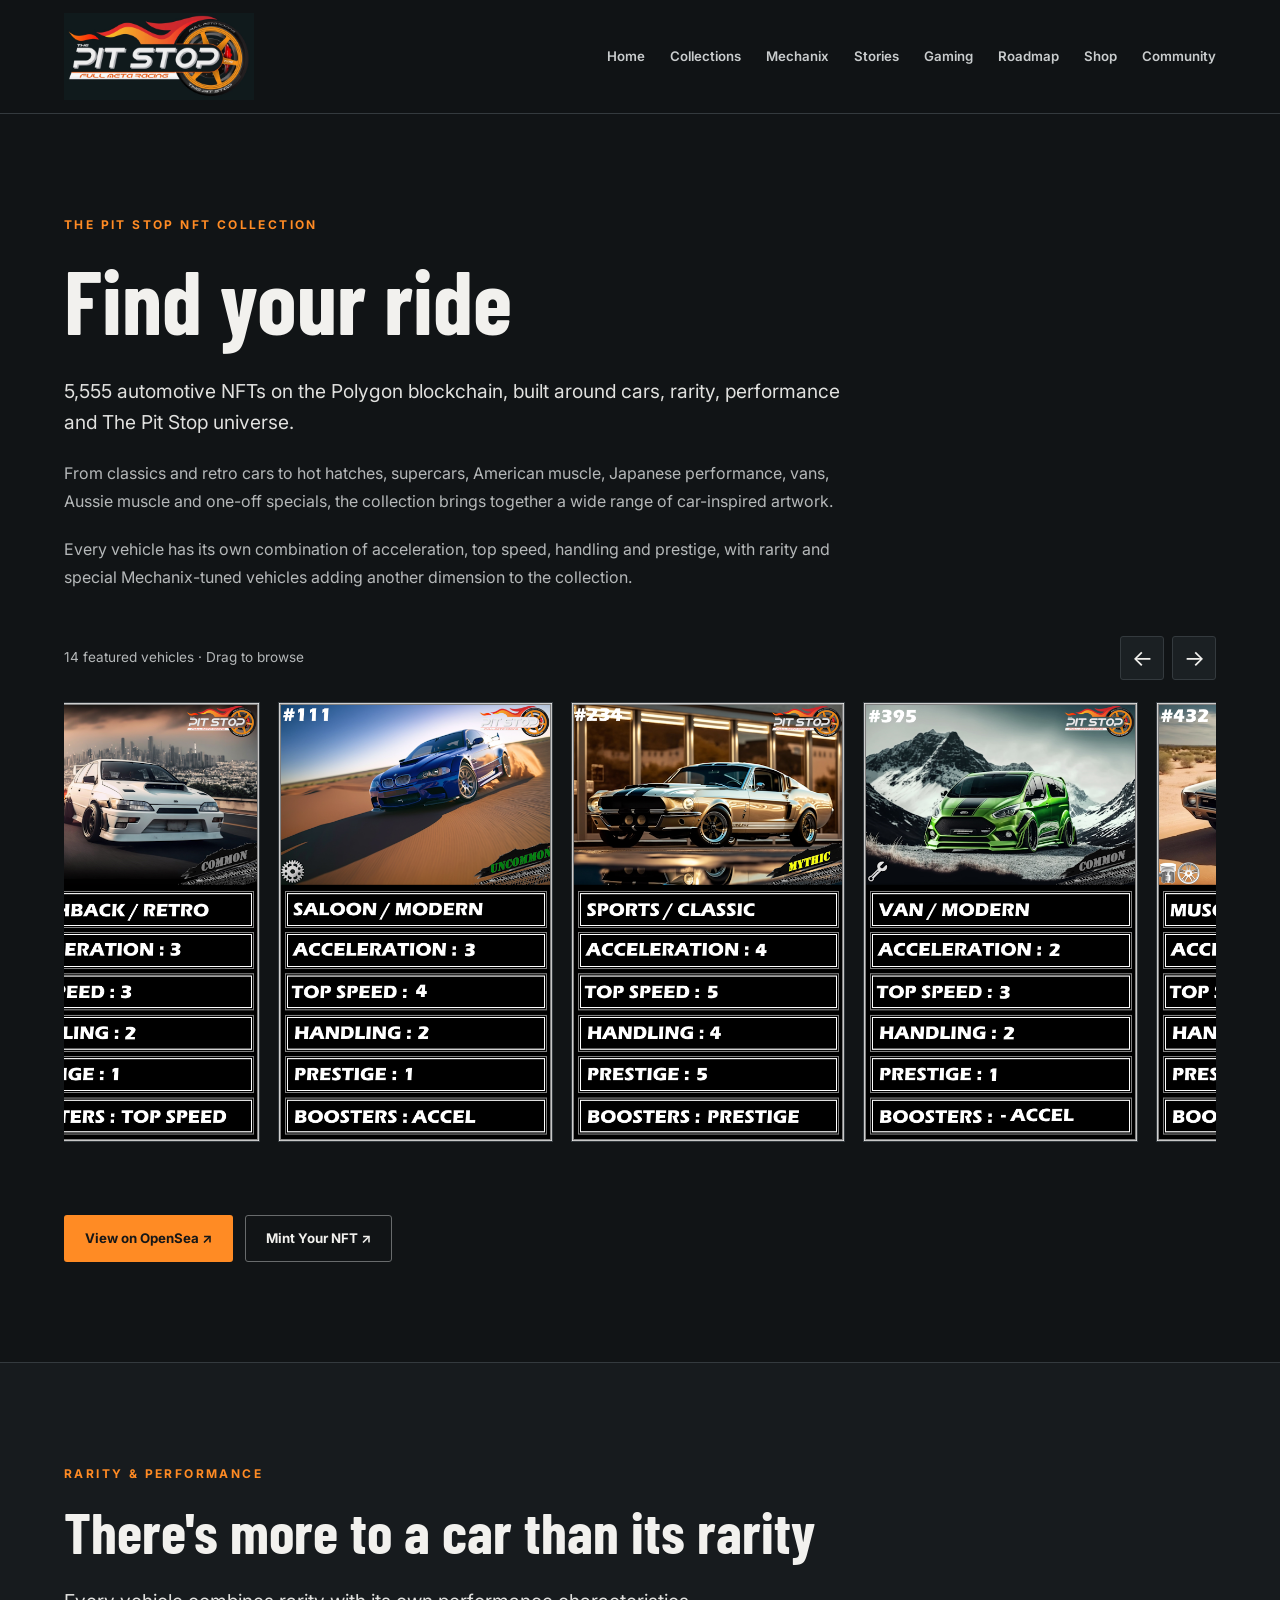
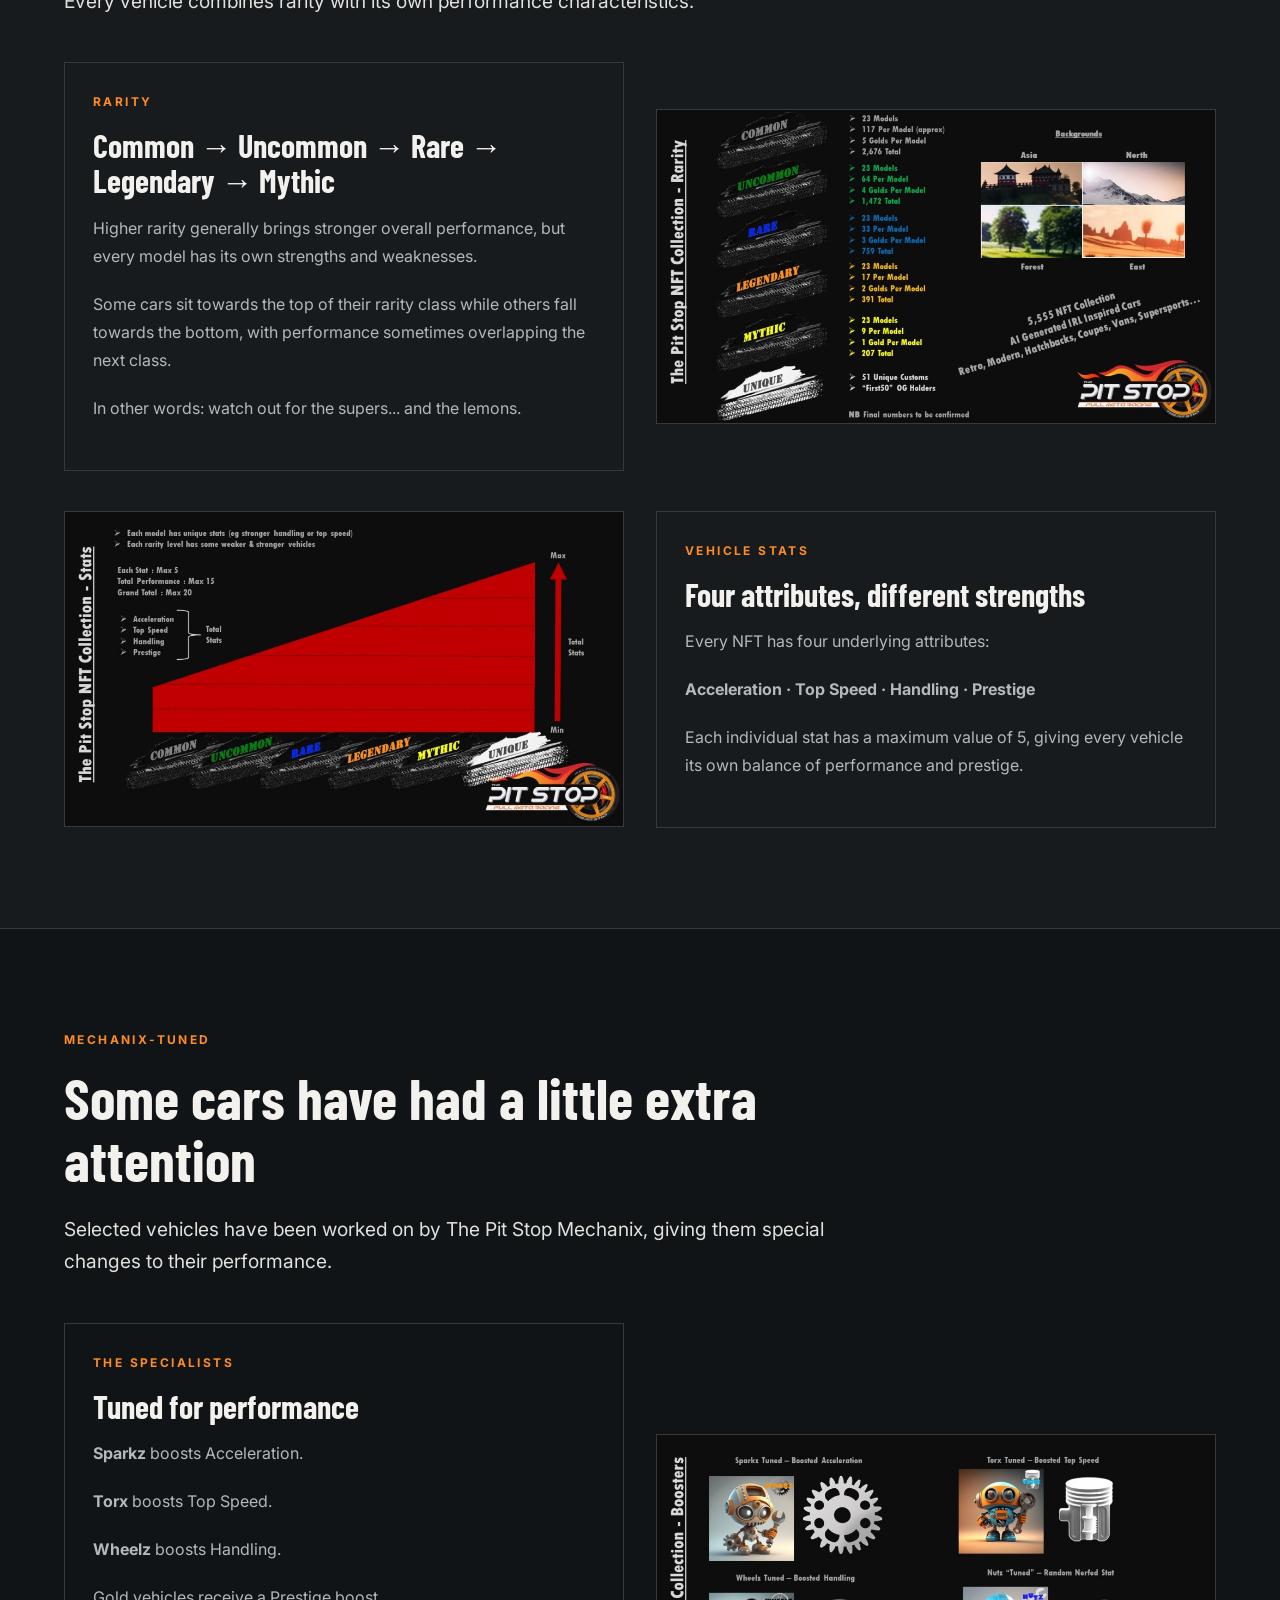
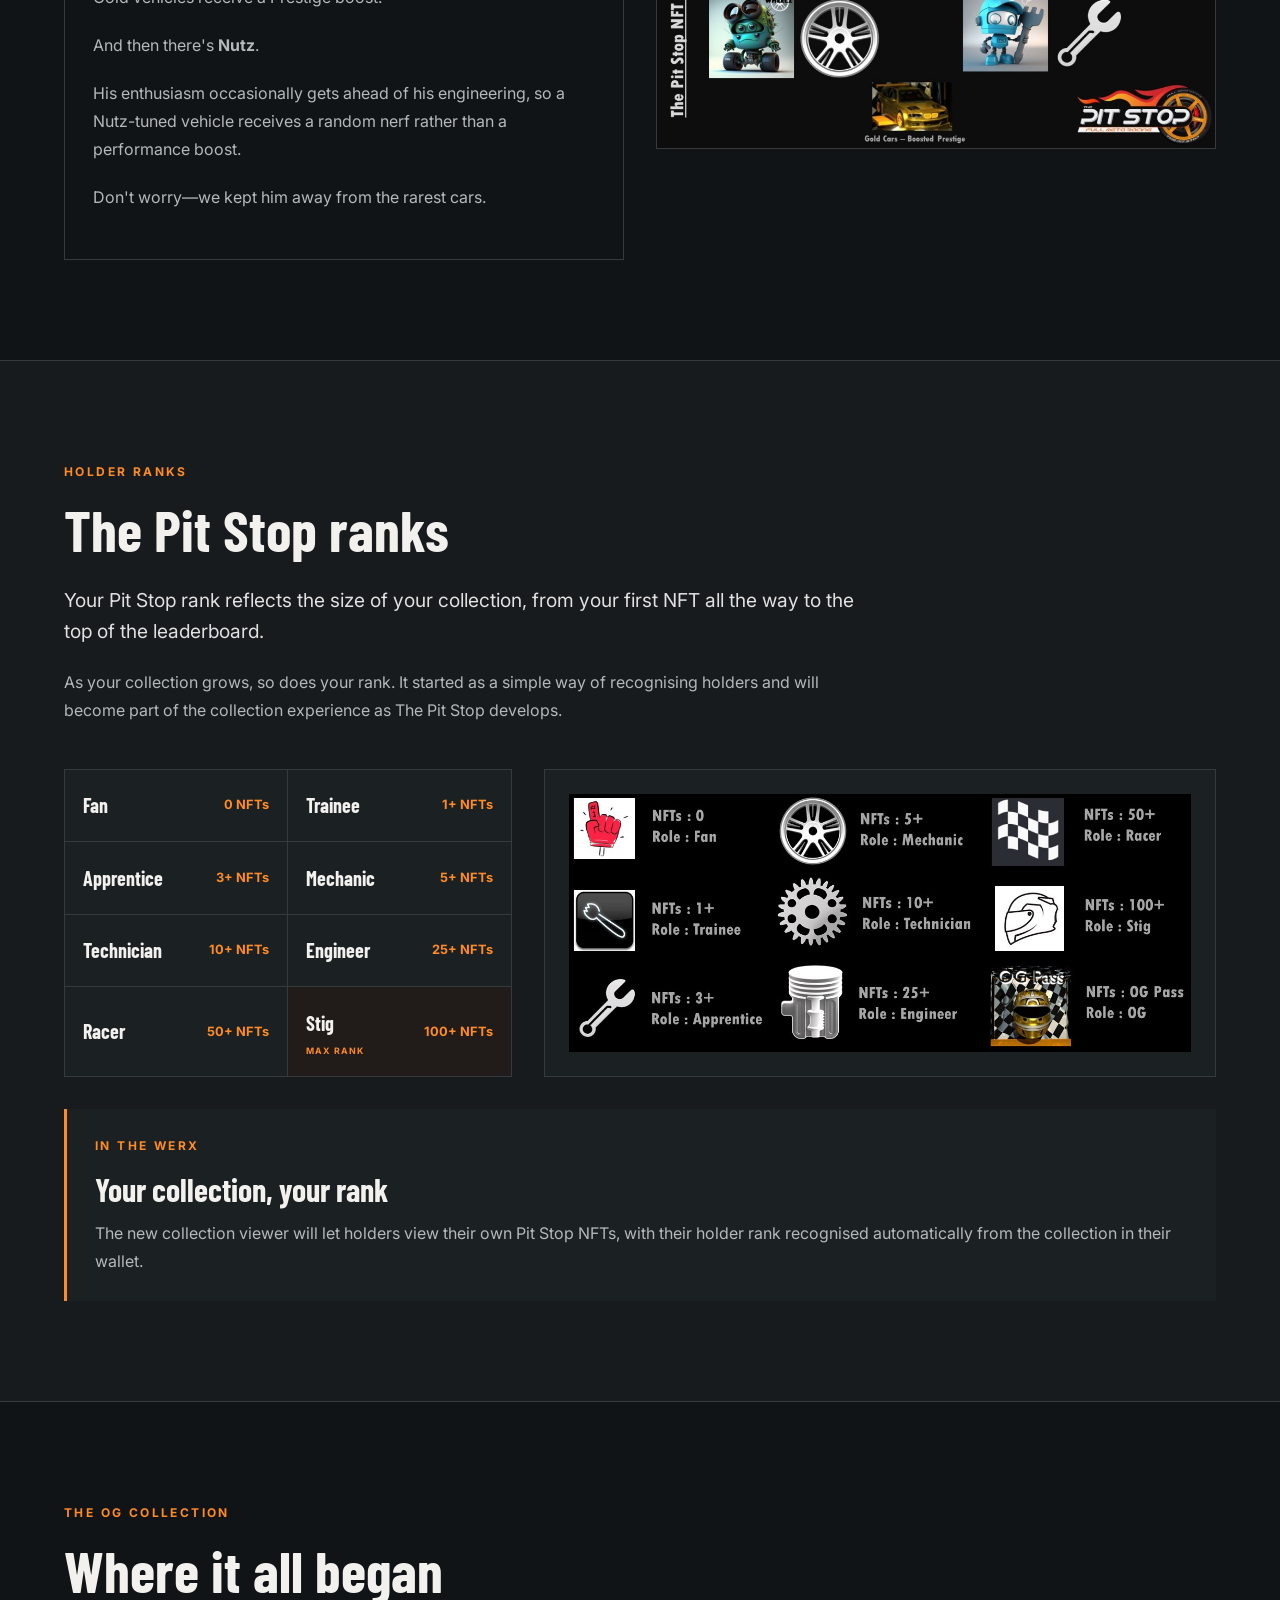
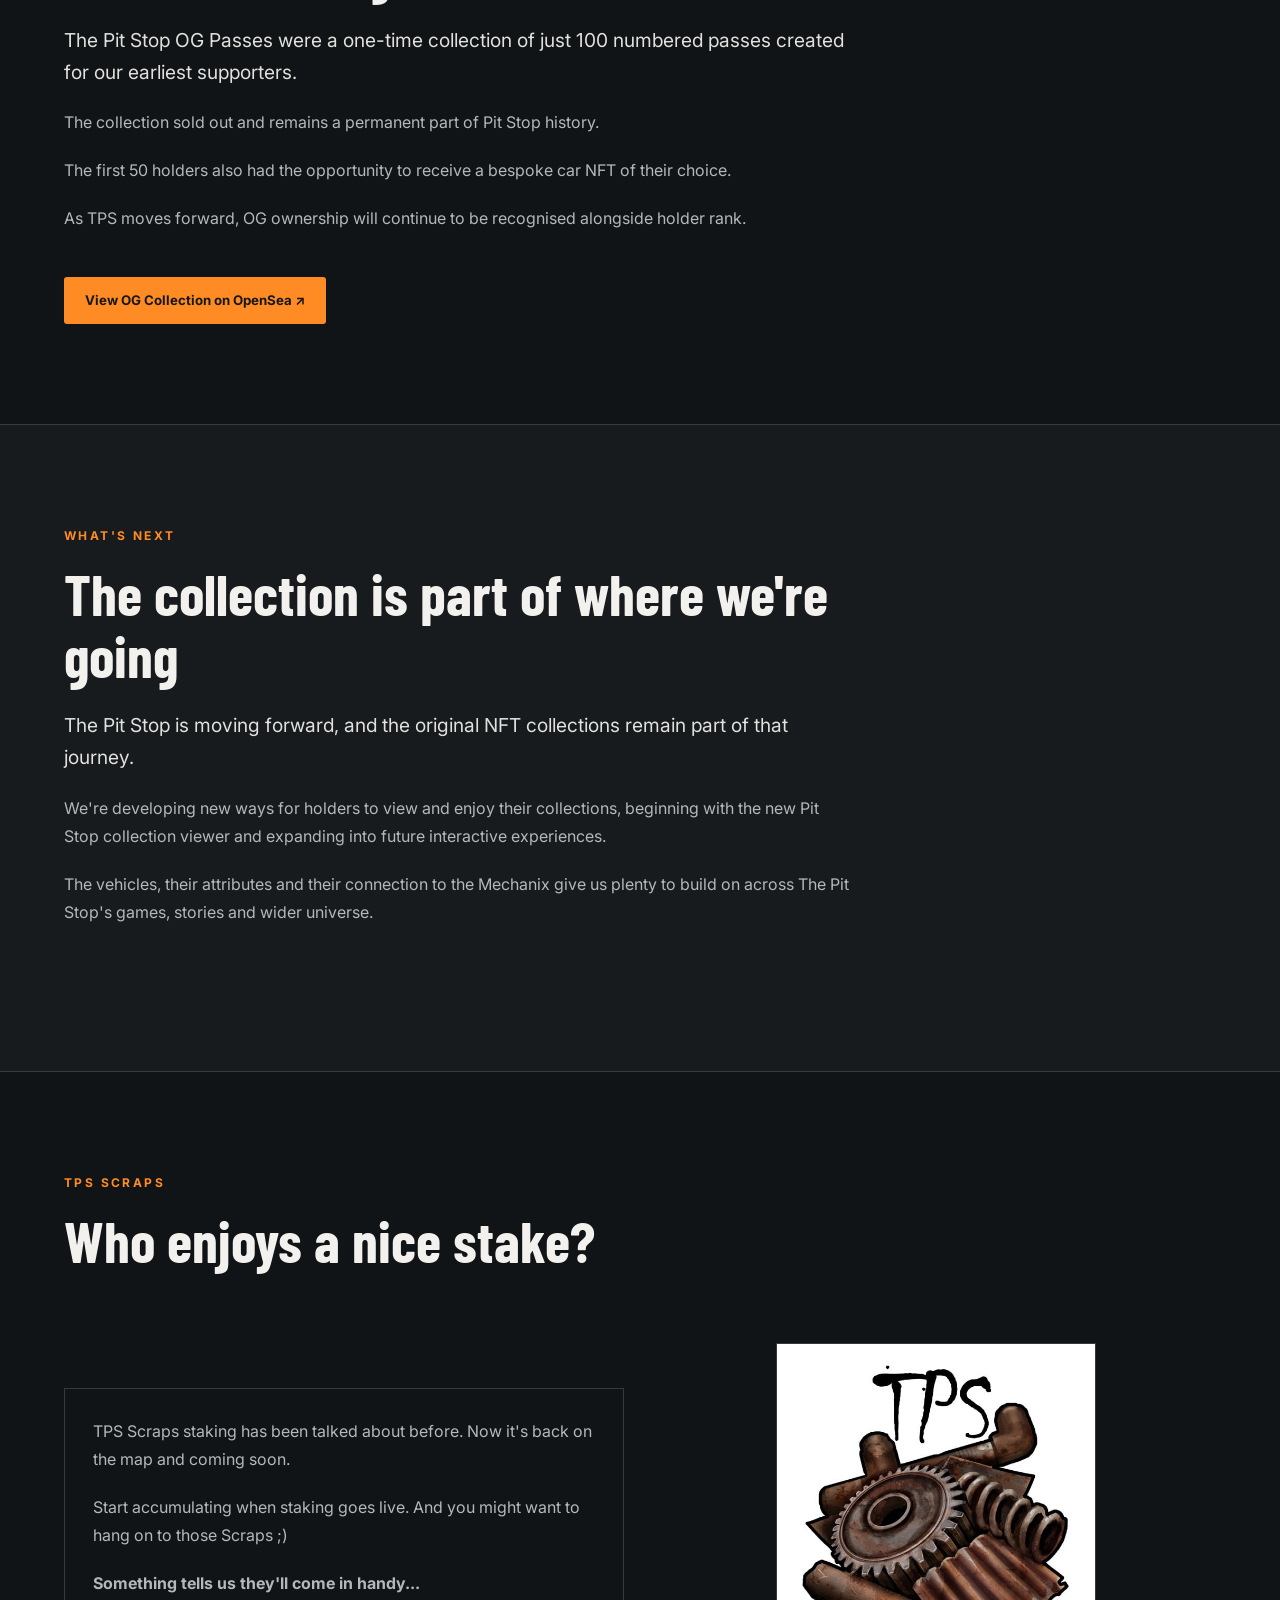
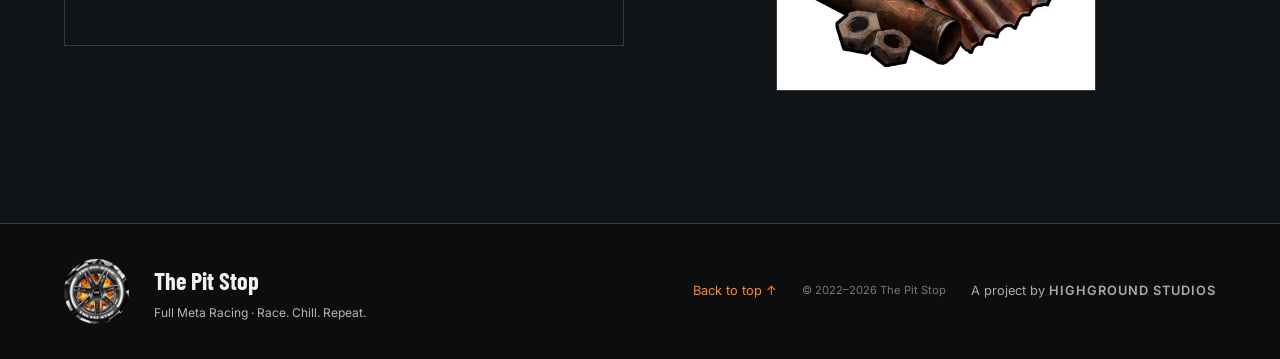
==== collections.html @ e1a6be69 "New Collections Page" ====
<!DOCTYPE html>
<html lang="en">

<head>
    <meta charset="utf-8" />
    <meta content="width=device-width,initial-scale=1" name="viewport" />
    <title>The Pit Stop | NFT Collection</title>

    <link href="styles.css" rel="stylesheet" />
    <link href="assets/images/favicon.png" rel="icon" type="image/png" />
</head>

<body>

<header>
    <a href="index.html#home">
        <img alt="The Pit Stop" src="assets/images/main-banner.jpg" />
    </a>

    <button aria-expanded="false" id="menu">
        Menu ☰
    </button>

    <nav id="nav">
        <a href="index.html#home">Home</a>
        <a href="collections.html">Collections</a>
        <a href="index.html#mechanix">Mechanix</a>
        <a href="index.html#stories">Stories</a>
        <a href="index.html#gaming">Gaming</a>
        <a href="roadmap.html">Roadmap</a>
        <a href="index.html#shop">Shop</a>
        <a href="index.html#community">Community</a>
    </nav>
</header>


<main>

<!-- COLLECTION INTRODUCTION -->

<section>

    <div class="heading">

        <p class="eyebrow">THE PIT STOP NFT COLLECTION</p>

        <h1>Find your ride</h1>

        <p class="lead">
            5,555 automotive NFTs on the Polygon blockchain, built around
            cars, rarity, performance and The Pit Stop universe.
        </p>

        <p>
            From classics and retro cars to hot hatches, supercars,
            American muscle, Japanese performance, vans, Aussie muscle
            and one-off specials, the collection brings together a wide
            range of car-inspired artwork.
        </p>

        <p>
            Every vehicle has its own combination of acceleration,
            top speed, handling and prestige, with rarity and special
            Mechanix-tuned vehicles adding another dimension to the collection.
        </p>

    </div>


    <!-- SHOWCASE VIEWER -->

    <div aria-label="Featured Pit Stop vehicle artwork"
         class="carousel">

        <div class="carousel-controls">

            <p class="carousel-count">
                <span id="card-count">14</span>
                featured vehicles · Drag to browse
            </p>

            <div class="carousel-buttons">

                <button aria-label="Previous vehicles"
                        id="cards-prev"
                        title="Click to move, hold to scroll"
                        type="button">
                    ←
                </button>

                <button aria-label="Next vehicles"
                        id="cards-next"
                        title="Click to move, hold to scroll"
                        type="button">
                    →
                </button>

            </div>

        </div>

        <div aria-label="Vehicle gallery"
             class="carousel-track"
             id="collection-cards"
             tabindex="0">
        </div>

    </div>


    <dialog aria-label="Vehicle artwork"
            class="card-dialog"
            id="card-dialog">

        <button aria-label="Close artwork"
                class="dialog-close"
                type="button">
            ×
        </button>

        <img alt="" id="card-dialog-image" />

        <p id="card-dialog-caption"></p>

    </dialog>


    <div class="actions">

        <a class="button primary"
           href="https://opensea.io/collection/the-pit-stop-nfts"
           rel="noopener noreferrer"
           target="_blank">
            View on OpenSea ↗
        </a>

        <a class="button secondary"
           href="https://launchpad.heymint.xyz/mint/the-pit-stop"
           rel="noopener noreferrer"
           target="_blank">
            Mint Your NFT ↗
        </a>

    </div>

</section>


<!-- RARITY & PERFORMANCE -->

<section class="dark">

    <div class="heading">

        <p class="eyebrow">RARITY &amp; PERFORMANCE</p>

        <h2>There's more to a car than its rarity</h2>

        <p class="lead">
            Every vehicle combines rarity with its own performance
            characteristics.
        </p>

    </div>


    <div class="collection-detail-row">

        <div class="collection-detail-copy">

            <p class="eyebrow">RARITY</p>

            <h3>
                Common → Uncommon → Rare → Legendary → Mythic
            </h3>

            <p>
                Higher rarity generally brings stronger overall performance,
                but every model has its own strengths and weaknesses.
            </p>

            <p>
                Some cars sit towards the top of their rarity class while
                others fall towards the bottom, with performance sometimes
                overlapping the next class.
            </p>

            <p>
                In other words: watch out for the supers... and the lemons.
            </p>

        </div>

        <div class="collection-detail-image">
            <img alt="The Pit Stop NFT collection rarity structure"
                 loading="lazy"
                 src="assets/images/nft-rarity.jpg" />
        </div>

    </div>


    <div class="collection-detail-row reverse">

        <div class="collection-detail-copy">

            <p class="eyebrow">VEHICLE STATS</p>

            <h3>Four attributes, different strengths</h3>

            <p>
                Every NFT has four underlying attributes:
            </p>

            <p>
                <strong>
                    Acceleration · Top Speed · Handling · Prestige
                </strong>
            </p>

            <p>
                Each individual stat has a maximum value of 5, giving
                every vehicle its own balance of performance and prestige.
            </p>

        </div>

        <div class="collection-detail-image">
            <img alt="The Pit Stop NFT collection stats"
                 loading="lazy"
                 src="assets/images/nft-stats.jpg" />
        </div>

    </div>

</section>


<!-- MECHANIX TUNING -->

<section>

    <div class="heading">

        <p class="eyebrow">MECHANIX-TUNED</p>

        <h2>Some cars have had a little extra attention</h2>

        <p class="lead">
            Selected vehicles have been worked on by The Pit Stop Mechanix,
            giving them special changes to their performance.
        </p>

    </div>


    <div class="collection-detail-row">

        <div class="collection-detail-copy">

            <p class="eyebrow">THE SPECIALISTS</p>

            <h3>Tuned for performance</h3>

            <p>
                <strong>Sparkz</strong> boosts Acceleration.
            </p>

            <p>
                <strong>Torx</strong> boosts Top Speed.
            </p>

            <p>
                <strong>Wheelz</strong> boosts Handling.
            </p>

            <p>
                Gold vehicles receive a Prestige boost.
            </p>

            <p>
                And then there's <strong>Nutz</strong>.
            </p>

            <p>
                His enthusiasm occasionally gets ahead of his engineering,
                so a Nutz-tuned vehicle receives a random nerf rather than
                a performance boost.
            </p>

            <p>
                Don't worry—we kept him away from the rarest cars.
            </p>

        </div>

        <div class="collection-detail-image">
            <img alt="The Pit Stop Mechanix NFT boosters"
                 loading="lazy"
                 src="assets/images/nft-boosters.jpg" />
        </div>

    </div>

</section>


<!-- HOLDER RANKS -->

<section class="dark">

    <div class="heading">

        <p class="eyebrow">HOLDER RANKS</p>

        <h2>The Pit Stop ranks</h2>

        <p class="lead">
            Your Pit Stop rank reflects the size of your collection,
            from your first NFT all the way to the top of the leaderboard.
        </p>

        <p>
            As your collection grows, so does your rank. It started as
            a simple way of recognising holders and will become part of
            the collection experience as The Pit Stop develops.
        </p>

    </div>


    <div class="ranks-layout">

        <div class="ranks-list">

            <div class="rank-item">
                <span>Fan</span>
                <strong>0 NFTs</strong>
            </div>

            <div class="rank-item">
                <span>Trainee</span>
                <strong>1+ NFTs</strong>
            </div>

            <div class="rank-item">
                <span>Apprentice</span>
                <strong>3+ NFTs</strong>
            </div>

            <div class="rank-item">
                <span>Mechanic</span>
                <strong>5+ NFTs</strong>
            </div>

            <div class="rank-item">
                <span>Technician</span>
                <strong>10+ NFTs</strong>
            </div>

            <div class="rank-item">
                <span>Engineer</span>
                <strong>25+ NFTs</strong>
            </div>

            <div class="rank-item">
                <span>Racer</span>
                <strong>50+ NFTs</strong>
            </div>

            <div class="rank-item rank-max">
                <span>
                    Stig
                    <small>MAX RANK</small>
                </span>
                <strong>100+ NFTs</strong>
            </div>

        </div>


        <div class="ranks-artwork">

            <img
                alt="The Pit Stop NFT holder ranks"
                loading="lazy"
                src="assets/images/ranks.png"
            />

        </div>

    </div>


    <div class="rank-future">

        <p class="eyebrow">IN THE WERX</p>

        <h3>Your collection, your rank</h3>

        <p>
            The new collection viewer will let holders view their own
            Pit Stop NFTs, with their holder rank recognised automatically
            from the collection in their wallet.
        </p>

    </div>

</section>

<!-- OG COLLECTION -->

<section>

    <div class="heading">

        <p class="eyebrow">THE OG COLLECTION</p>

        <h2>Where it all began</h2>

        <p class="lead">
            The Pit Stop OG Passes were a one-time collection of just
            100 numbered passes created for our earliest supporters.
        </p>

        <p>
            The collection sold out and remains a permanent part of
            Pit Stop history.
        </p>

        <p>
            The first 50 holders also had the opportunity to receive
            a bespoke car NFT of their choice.
        </p>

        <p>
            As TPS moves forward, OG ownership will continue to be
            recognised alongside holder rank.
        </p>

    </div>


    <div class="actions">

        <a class="button primary"
           href="https://opensea.io/collection/the-pit-stop-og-pass-collection"
           rel="noopener noreferrer"
           target="_blank">
            View OG Collection on OpenSea ↗
        </a>

    </div>

</section>


<!-- WHAT'S NEXT -->

<section class="dark">

    <div class="heading">

        <p class="eyebrow">WHAT'S NEXT</p>

        <h2>The collection is part of where we're going</h2>

        <p class="lead">
            The Pit Stop is moving forward, and the original NFT
            collections remain part of that journey.
        </p>

        <p>
            We're developing new ways for holders to view and enjoy
            their collections, beginning with the new Pit Stop collection
            viewer and expanding into future interactive experiences.
        </p>

        <p>
            The vehicles, their attributes and their connection to the
            Mechanix give us plenty to build on across The Pit Stop's
            games, stories and wider universe.
        </p>

    </div>
</section>

<section class="section">
    <div class="container">

        <p class="eyebrow">TPS SCRAPS</p>
        <h2>Who enjoys a nice stake?</h2>

        <div class="collection-detail-row">

            <div class="collection-detail-copy">

                <p>
                    TPS Scraps staking has been talked about before.
                    Now it's back on the map and coming soon.
                </p>

                <p>
                    Start accumulating when staking goes live.
                    And you might want to hang on to those Scraps ;)
                </p>

                <p>
                    <strong>Something tells us they'll come in handy...</strong>
                </p>

            </div>

            <div class="collection-detail-image scraps-artwork">

                <img
                    src="assets/images/scraps.png"
                    alt="TPS Scraps"
                    loading="lazy"
                />

            </div>

        </div>

    </div>
</section>

</main>


<footer>

    <img alt="The Pit Stop"
         src="assets/images/alt-logo.jpg" />

    <div>
        <strong>The Pit Stop</strong>

        <p>
            Full Meta Racing · Race. Chill. Repeat.
        </p>
    </div>

    <a href="#">
        Back to top ↑
    </a>

    <small>
        © 2022–<span id="year"></span>
        The Pit Stop
    </small>

    <div class="studio-credit">
        A project by
        <a href="https://highgroundstudios.net/"
           target="_blank"
           rel="noopener noreferrer">
            HIGHGROUND STUDIOS
        </a>
    </div>

</footer>


<script defer src="collection.js"></script>
<script defer src="site.js"></script>

</body>
</html>
---- styles.css ----
@import url('https://fonts.googleapis.com/css2?family=Barlow+Condensed:wght@500;600;700;800&family=Inter:wght@400;500;600;700&display=swap');
:root {
    --bg:#111416;
    --surface:#1b2023;
    --text:#f2f1ee;
    --muted:#b5b8b9;
    --orange:#ff8b24;
    --line:#343a3e;
    --max:1180px
}



* {
    box-sizing:border-box
}



html {
    scroll-behavior:smooth;
    scroll-padding-top:95px
}



body {
    margin:0;
    background:var(--bg);
    color:var(--text);
    font:16px/1.75 Inter,Arial,sans-serif
}



img {
    max-width:100%;
    display:block
}



a {
    color:inherit;
    text-decoration:none
}



button {
    font:inherit
}



h1,h2,h3,p {
    margin-top:0
}



h1,h2,h3 {
    font-family:'Barlow Condensed',Impact,sans-serif;
    line-height:1.08
}



h1 {
    font-size:clamp(3.8rem,7vw,7rem);
    margin-bottom:28px
}



h2 {
    font-size:clamp(2.7rem,4.5vw,4.3rem);
    margin-bottom:24px
}



h3 {
    font-size:2rem;
    margin-bottom:16px
}



p {
    color:var(--muted);
    margin-bottom:20px
}



h1 em {
    font-style:normal;
    color:var(--orange)
}



.lead {
    font-size:clamp(1.08rem,1.5vw,1.3rem);
    color:#e1e1df;
    line-height:1.65
}



.eyebrow {
    font-size:.75rem;
    font-weight:700;
    letter-spacing:.2em;
    color:var(--orange);
    text-transform:uppercase;
    margin-bottom:16px
}



header {
    position:sticky;
    top:0;
    z-index:10;
    display:flex;
    align-items:center;
    justify-content:space-between;
    gap:30px;
    padding:13px max(5%,calc((100% - var(--max))/2));
    background:rgba(17,20,22,.97);
    border-bottom:1px solid var(--line)
}



header>a {
    width:190px;
    flex-shrink:0
}



header nav {
    display:flex;
    gap:25px
}



header nav a {
    font-size:.83rem;
    font-weight:600;
    color:#c9cccd;
    white-space:nowrap
}



header nav a:hover {
    color:var(--orange)
}



#menu {
    display:none;
    background:none;
    border:1px solid var(--line);
    color:var(--text);
    padding:8px 12px;
    border-radius:4px
}



main>section {
    padding:100px max(5%,calc((100% - var(--max))/2));
    border-bottom:1px solid var(--line)
}



.dark {
    background:#171b1e
}



.hero {
    min-height:650px;
    display:grid;
    grid-template-columns:1fr 1fr;
    align-items:center;
    gap:8%;
    background:radial-gradient(ellipse at 75% 40%,#29201b,#111416 55%)
}



.hero-art {
    border:1px solid #3d332b;
    background:#151b1c;
    padding:35px 25px;
    box-shadow:0 25px 80px #0005
}



.actions {
    display:flex;
    flex-wrap:wrap;
    gap:12px;
    margin-top:30px
}



.button {
    display:inline-flex;
    align-items:center;
    justify-content:center;
    padding:13px 20px;
    border:1px solid transparent;
    border-radius:3px;
    font-size:.83rem;
    font-weight:700;
    line-height:1.4;
    transition:background .2s,transform .2s
}



.button:hover {
    transform:translateY(-2px)
}



.primary {
    background:var(--orange);
    color:#171717
}



.primary:hover {
    background:#ffac57
}



.secondary {
    border-color:#686b6c
}



.secondary:hover {
    border-color:var(--orange);
    color:var(--orange)
}



.heading {
    max-width:790px;
    margin-bottom:45px
}



.feature {
    display:grid;
    grid-template-columns:1.1fr .9fr;
    align-items:center;
    gap:8%;
    margin-bottom:50px
}



.info-grid {
    display:grid;
    grid-template-columns:repeat(2,minmax(0,1fr));
    gap:20px
}



.panel {
    padding:30px;
    background:var(--surface);
    border:1px solid var(--line)
}



.panel p:last-child {
    margin-bottom:0
}



.og {
    display:grid;
    grid-template-columns:1fr 220px;
    align-items:center;
    gap:40px;
    margin-top:35px;
    padding:35px;
    background:#191d20;
    border:1px solid var(--line)
}



.og img {
    width:100%;
    max-height:220px;
    object-fit:contain
}



.crew {
    display:grid;
    grid-template-columns:repeat(2,minmax(0,1fr));
    gap:24px
}



.crew article {
    background:var(--surface);
    border:1px solid var(--line);
    overflow:hidden
}



.crew img {
    width:100%;
    height:320px;
    object-fit:contain;
    background:radial-gradient(ellipse,#333a3d,#1b2023 70%);
    padding:18px
}



.crew article>div {
    padding:25px 30px 30px
}



.crew article p:last-child {
    margin-bottom:0
}



.story-art {
    min-height:340px;
    background:linear-gradient(135deg,#29211c,#15191b);
    border:1px solid var(--line);
    display:flex;
    flex-direction:column;
    align-items:center;
    justify-content:center;
    gap:35px;
    padding:40px
}



.story-art img {
    max-width:380px
}



.story-art span {
    font-family:'Barlow Condensed',sans-serif;
    letter-spacing:.25em;
    color:var(--orange)
}



.status {
    display:inline-block;
    margin-top:12px;
    padding:5px 10px;
    border:1px solid #5b4937;
    color:#e7a76c;
    font-size:.7rem;
    font-weight:700;
    letter-spacing:.08em;
    text-transform:uppercase
}



.games {
    display:grid;
    grid-template-columns:repeat(3,minmax(0,1fr));
    gap:20px
}



.games .panel {
    display:flex;
    flex-direction:column;
    align-items:flex-start
}



.games .status {
    margin-top:auto
}


.community {
    text-align:center;
    background:radial-gradient(ellipse at center,#29201b,#111416 70%)
}

.community {
    padding-top: 130px;
}


.community h2 {
    font-size:clamp(3rem,6vw,5.5rem)
}



.community>p:not(.eyebrow) {
    max-width:680px;
    margin-left:auto;
    margin-right:auto
}



.community .button {
    margin-top:15px
}


.community-links {
    display: flex;
    justify-content: center;
    flex-wrap: wrap;
    gap: 12px;
    margin-top: 30px;
}

.community-links .button {
    margin-top: 0;
}

@media (max-width: 700px) {
    .community-links {
        flex-direction: column;
    }
}


footer {
    display:flex;
    align-items:center;
    gap:25px;
    padding:35px max(5%,calc((100% - var(--max))/2));
    background:#0b0d0e
}



footer img {
    width:65px;
    height:65px;
    object-fit:cover;
    border-radius:50%
}



footer strong {
    font-family:'Barlow Condensed',sans-serif;
    font-size:1.5rem
}



footer p {
    font-size:.75rem;
    margin:0
}



footer a {
    margin-left:auto;
    font-size:.8rem;
    color:var(--orange)
}



footer small {
    font-size:.7rem;
    color:#777
}

.inline-link {
    color: var(--orange);
    font-weight: 600;
}

.inline-link:hover {
    text-decoration: underline;
}

@media(max-width:1000px) {
    header {
    flex-wrap:wrap
}



header nav {
    gap:15px
}



header nav a {
    font-size:.75rem
}



.hero {
    gap:5%
}



main>section {
    padding-top:80px;
    padding-bottom:80px
}



.games {
    grid-template-columns:1fr 1fr
}



.games .panel:last-child {
    grid-column:1/-1
}


}



@media(max-width:700px) {
    html {
        scroll-padding-top:75px
    }

    .community {
        padding-top:80px
    }

    header {
    padding:12px 5%;
    flex-wrap:nowrap
}



header>a {
    width:150px
}



#menu {
    display:block
}



header nav {
    display:none;
    position:absolute;
    top:100%;
    left:0;
    right:0;
    background:#171b1e;
    padding:15px 5% 25px;
    border-bottom:1px solid var(--line);
    flex-direction:column;
    align-items:stretch;
    gap:0
}



header nav.open {
    display:flex
}



header nav a {
    font-size:.95rem;
    padding:10px 0
}



main>section {
    padding:65px 6%
}



.hero {
    min-height:0;
    grid-template-columns:1fr;
    gap:40px
}



.hero-art {
    padding:20px
}



.feature {
    grid-template-columns:1fr;
    gap:30px
}



.info-grid,.crew,.games {
    grid-template-columns:1fr
}



.games .panel:last-child {
    grid-column:auto
}



.crew img {
    height:280px
}



.og {
    grid-template-columns:1fr;
    gap:15px
}



.og img {
    max-width:160px
}



.story-art {
    min-height:260px;
    padding:25px
}



.actions {
    flex-direction:column
}



.button {
    width:100%
}



footer {
    flex-wrap:wrap;
    padding:30px 6%
}



footer a {
    margin-left:0
}



footer small {
    width:100%
}


}



@media(prefers-reduced-motion:reduce) {
    html {
    scroll-behavior:auto
}



*,*:before,*:after {
    transition:none!important;
    animation:none!important
}


}




/* Collection carousel */
.collection-intro {
    display: block;
    max-width: 850px;
}



.carousel {
    margin: 35px 0 55px;
}



.carousel-controls {
    display: flex;
    align-items: center;
    justify-content: space-between;
    gap: 20px;
    margin-bottom: 18px;
}



.carousel-count {
    margin: 0;
    font-size: .85rem;
}



.carousel-buttons {
    display: flex;
    gap: 8px;
}



.carousel-buttons button,
.dialog-close {
    cursor: pointer;
    background: var(--surface);
    border: 1px solid var(--line);
    color: var(--text);
    border-radius: 3px;
}



.carousel-buttons button {
    width: 44px;
    height: 44px;
    font-size: 1.4rem;
}



.carousel-buttons button:hover,
.dialog-close:hover {
    border-color: var(--orange);
    color: var(--orange);
}



.carousel-track {
    display: flex;
    gap: 18px;
    overflow-x: auto;
    scroll-snap-type: x mandatory;
    scroll-behavior: smooth;
    scrollbar-width: thin;
    padding: 4px 0 18px;
}



.carousel-card {
    flex: 0 0 calc((100% - 54px) / 4);
    min-width: 0;
    padding: 0;
    border: 1px solid var(--line);
    background: var(--surface);
    cursor: pointer;
    scroll-snap-align: start;
    transition: transform .2s, border-color .2s;
}



.carousel-card:hover {
    transform: translateY(-4px);
    border-color: var(--orange);
}



.carousel-card img {
    width: 100%;
    height: auto;
}



.card-dialog {
    position: fixed;
    max-width: min(92vw, 620px);
    max-height: 92vh;
    padding: 28px;
    border: 1px solid var(--line);
    background: var(--surface);
    color: var(--text);
}



.card-dialog::backdrop {
    background: rgba(0, 0, 0, .85);
}



.card-dialog img {
    max-height: 75vh;
    width: auto;
    margin: auto;
    object-fit: contain;
}



.card-dialog p {
    text-align: center;
    margin: 12px 0 0;
}



.dialog-close {
    position: absolute;
    top: 8px;
    right: 8px;
    width: 34px;
    height: 34px;
    font-size: 1.5rem;
}



@media (max-width: 1000px) {
    .carousel-card {
    flex-basis: calc((100% - 36px) / 3);
}


}



@media (max-width: 700px) {
    .carousel-card {
    flex-basis: calc((100% - 12px) / 2);
}



    .carousel-track {
    gap: 12px;
}



    .card-dialog {
    padding: 20px 12px;
}


}



@media (max-width: 420px) {
    .carousel-card {
    flex-basis: 75%;
}


}



/* =========================================================
   Featured collection and interactive gallery
   ========================================================= */
.collection-featured {
    display: grid;
    grid-template-columns: minmax(0, 1fr) minmax(240px, .65fr);
    align-items: center;
    gap: 40px;
    margin: 35px 0 45px;
    padding: 30px;
    background: var(--surface);
    border: 1px solid var(--line);
}



#featured-card {
    display: block;
    width: 100%;
    padding: 0;
    border: 0;
    background: transparent;
    cursor: zoom-in;
}



#featured-image {
    width: 100%;
    max-height: 580px;
    object-fit: contain;
}



.carousel-track {
    scroll-snap-type: none;
    scroll-behavior: auto;
    cursor: grab;
    user-select: none;
    touch-action: pan-x pan-y;
    overscroll-behavior-x: contain;
}



.carousel-track.is-dragging {
    cursor: grabbing;
}



.carousel-card {
    touch-action: auto;
    user-select: none;
}



.carousel-card img {
    pointer-events: none;
    user-select: none;
    -webkit-user-drag: none;
}



.carousel-buttons button {
    touch-action: none;
    user-select: none;
}



.carousel-buttons button:disabled {
    opacity: .35;
    cursor: default;
}



/* Mechanix speech bubbles */
.crew-portrait {
    position: relative;
    outline-offset: -4px;
}



.crew-portrait:focus-visible {
    outline: 2px solid var(--orange);
}



.crew-portrait img {
    transition: transform .25s ease;
}



.crew-portrait:hover img,
.crew-portrait:focus img {
    transform: scale(1.035);
}



.crew-bubble {
    position: absolute;
    left: 50%;
    top: 12px;
    bottom: auto;
    width: max-content;
    max-width: calc(100% - 36px);
    padding: 10px 15px;
    background: #f2f1ee;
    color: #171717;
    border-radius: 8px;
    font-size: .85rem;
    font-weight: 600;
    line-height: 1.4;
    text-align: center;
    box-shadow: 0 5px 20px #0006;
    opacity: 0;
    visibility: hidden;
    transform: translate(-50%, 8px);
    transition: opacity .2s, transform .2s, visibility .2s;
    pointer-events: none;
}



.crew-bubble::after {
    content: "";
    position: absolute;
    top: 100%;
    left: 50%;
    transform: translateX(-50%);
    border: 7px solid transparent;
    border-top-color: #f2f1ee;
}



.crew-portrait:hover .crew-bubble,
.crew-portrait:focus .crew-bubble {
    opacity: 1;
    visibility: visible;
    transform: translate(-50%, 0);
}



/* Stories */
.story-feature {
    display: grid;
    grid-template-columns: 1.1fr .9fr;
    align-items: center;
    gap: 7%;
    margin-bottom: 30px;
}



.story-grid {
    display: grid;
    grid-template-columns: repeat(3, minmax(0, 1fr));
    gap: 20px;
}



.story-grid h3 {
    font-size: 1.65rem;
}



.story-note {
    margin-top: 25px;
    padding: 30px;
    border-left: 3px solid var(--orange);
    background: var(--surface);
}



.story-note p:last-child {
    margin-bottom: 0;
}



/* Games */
.garage-feature {
    display: grid;
    grid-template-columns: minmax(0, .8fr) minmax(0, 1.2fr);
    align-items: center;
    gap: 35px;
    margin-bottom: 25px;
}



.garage-feature h3 {
    font-size: clamp(2.5rem, 4vw, 4rem);
}



.garage-art {
    margin: 0;
}



.garage-art img {
    width: 100%;
    border: 1px solid var(--line);
}



.garage-art figcaption {
    margin-top: 10px;
    color: var(--muted);
    font-size: .75rem;
}



.games {
    grid-template-columns: repeat(2, minmax(0, 1fr));
}



.games .panel:last-child {
    grid-column: auto;
}


/* Collections detail rows */

.collection-detail-row {
  display: grid;
  grid-template-columns: 1fr 1fr;
  gap: 32px;
  align-items: center;
  margin-top: 40px;
}

.collection-detail-row.reverse .collection-detail-copy {
  order: 2;
}

.collection-detail-row.reverse .collection-detail-image {
  order: 1;
}

.collection-detail-copy {
  padding: 28px;
  border: 1px solid var(--line);
  background: var(--panel);
}

.collection-detail-copy h3 {
  margin-top: 0;
}

.collection-detail-image {
  display: flex;
  align-items: center;
  justify-content: center;
  min-width: 0;
}

.collection-detail-image img {
  display: block;
  width: 100%;
  height: auto;
  border: 1px solid var(--line);
}

.collection-ranks-image {
  display: flex;
  justify-content: center;
  margin-top: 36px;
}

.collection-ranks-image img {
  display: block;
  width: min(100%, 960px);
  height: auto;
}

@media (max-width: 800px) {

  .collection-detail-row {
    grid-template-columns: 1fr;
  }

  .collection-detail-row.reverse .collection-detail-copy,
  .collection-detail-row.reverse .collection-detail-image {
    order: initial;
  }

}


@media (max-width: 900px) {
    .collection-featured,
    .story-feature,
    .garage-feature {
    grid-template-columns: 1fr;
}



    .story-grid {
    grid-template-columns: 1fr;
}


}



@media (max-width: 700px) {
    .collection-featured {
    padding: 18px;
    gap: 20px;
}



    .garage-feature {
    padding: 20px;
}



    .games {
    grid-template-columns: 1fr;
}



    .story-note {
    padding: 22px;
}


}



@media (prefers-reduced-motion: reduce) {
    .crew-portrait img,
    .crew-bubble {
    transition: none;
}


}



/* Mechanix dialogue: anchored above the portrait, not at its feet. */
.crew-portrait {
    position: relative;
    overflow: visible;
}
.crew-portrait .crew-bubble {
    top: 12px;
    bottom: auto;
    z-index: 5;
}
.crew-portrait .crew-bubble::after {
    top: 100%;
    bottom: auto;
}
.crew article {
    overflow: visible;
}

/* Shop */
.shop-feature {
    display: grid;
    grid-template-columns: 1.1fr .9fr;
    align-items: center;
    gap: 7%;
    margin-top: 36px;
}
.shop-art img {
    display: block;
    width: 100%;
    height: auto;
    border-radius: 12px;
}
.shop-copy h3 {
    margin-top: 0;
}
.shop-copy .button {
    margin-top: 12px;
}

@media (max-width: 700px) {
    .shop-feature {
        grid-template-columns: 1fr;
        gap: 24px;
    }
}

.studio-credit {
    text-align: center;
    font-size: 0.8rem;
    color: #aaa;
}

.studio-credit a {
    color: inherit;
    text-decoration: none;
    font-weight: 600;
    letter-spacing: 0.08em;
}

.studio-credit a:hover {
    color: var(--orange);
}


/* =========================================================
   Roadmap
   ========================================================= */

.inline-link {
    color: var(--orange);
    font-weight: 600;
}

.inline-link:hover {
    text-decoration: underline;
}


/* Roadmap hero */

.roadmap-hero {
    min-height: 600px;
    display: grid;
    grid-template-columns: 1fr 1fr;
    align-items: center;
    gap: 8%;
    background:
        radial-gradient(ellipse at 75% 40%, #29201b, #111416 55%);
}

.roadmap-hero-copy {
    max-width: 650px;
}

.roadmap-hero-art {
    border: 1px solid #3d332b;
    background: #151b1c;
    padding: 35px 25px;
    box-shadow: 0 25px 80px #0005;
}

.roadmap-hero-art img {
    width: 100%;
}


/* Roadmap list */

.roadmap-list {
    position: relative;
    display: grid;
    gap: 24px;
    max-width: 950px;
}

.roadmap-list::before {
    content: "";
    position: absolute;
    top: 45px;
    bottom: 45px;
    left: 41px;
    width: 2px;
    background: linear-gradient(
        to bottom,
        var(--orange),
        #5b4937
    );
}

.roadmap-item {
    position: relative;
    display: grid;
    grid-template-columns: 82px 1fr;
    gap: 28px;
    padding: 34px 38px 34px 0;
}

.roadmap-item h3 {
    font-size: clamp(2rem, 3vw, 2.7rem);
}

.roadmap-marker {
    position: relative;
    z-index: 2;
    display: flex;
    justify-content: center;
    padding-top: 4px;
}

.roadmap-marker span {
    display: flex;
    align-items: center;
    justify-content: center;
    width: 52px;
    height: 52px;
    border: 2px solid var(--orange);
    border-radius: 50%;
    background: var(--bg);
    color: var(--orange);
    font-family: 'Barlow Condensed', sans-serif;
    font-size: 1.15rem;
    font-weight: 700;
}

.roadmap-item p:last-child {
    margin-bottom: 0;
}

.roadmap-item-featured {
    border-color: #5b4937;
    background:
        linear-gradient(135deg, #211c19, var(--surface) 65%);
}


/* Klipz teaser */

.roadmap-teaser {
    margin-top: 26px;
    padding: 17px 20px;
    border-left: 3px solid var(--orange);
    background: #15191b;
    color: #e1e1df;
    font-style: italic;
}


/* Closing */

.roadmap-outro {
    text-align: center;
    background:
        radial-gradient(ellipse at center, #29201b, #111416 70%);
}

.roadmap-outro > p {
    max-width: 760px;
    margin-left: auto;
    margin-right: auto;
}

.roadmap-signoff {
    margin-top: 38px;
    margin-bottom: 0;
    font-size: clamp(2.8rem, 5vw, 4.8rem);
}

.roadmap-signoff span {
    color: var(--orange);
}


/* Roadmap responsive */

@media (max-width: 900px) {

    .roadmap-hero {
        grid-template-columns: 1fr;
        gap: 45px;
    }

    .roadmap-hero-art {
        max-width: 650px;
    }

}


@media (max-width: 700px) {

    .roadmap-hero {
        min-height: 0;
    }

    .roadmap-hero-art {
        padding: 20px;
    }

    .roadmap-list {
        gap: 18px;
    }

    .roadmap-list::before {
        left: 28px;
    }

    .roadmap-item {
        grid-template-columns: 56px 1fr;
        gap: 16px;
        padding: 25px 20px 25px 0;
    }

    .roadmap-marker span {
        width: 42px;
        height: 42px;
        font-size: .95rem;
    }

    .roadmap-teaser {
        padding: 15px 17px;
    }

    
}

.scraps-teaser {
  display: grid;
  grid-template-columns: 1fr 220px;
  gap: 36px;
  align-items: center;
  margin-top: 36px;
  padding: 28px;
  border-left: 3px solid var(--accent);
  background: var(--panel);
}

.scraps-image-wrap {
  border: 1px solid var(--border);
  padding: 12px;
  background: #111;
}

.scraps-image {
  display: block;
  width: 100%;
  height: auto;
}

@media (max-width: 700px) {
  .scraps-teaser {
    grid-template-columns: 1fr;
  }

  .scraps-image-wrap {
    width: 180px;
    margin: 0 auto;
  }
}

/* TPS Scraps artwork */

.scraps-artwork {
    display: flex;
    align-items: center;
    justify-content: center;
    padding: 2rem;
}

.scraps-artwork img {
    display: block;
    width: 100%;
    max-width: 320px;
    height: auto;
    object-fit: contain;
}

/* =========================================================
   Holder ranks
   ========================================================= */

.ranks-layout {
    display: grid;
    grid-template-columns: minmax(300px, .8fr) minmax(0, 1.2fr);
    gap: 32px;
    align-items: stretch;
}

.ranks-list {
    display: grid;
    grid-template-columns: 1fr 1fr;
    border: 1px solid var(--line);
    background: var(--surface);
}

.rank-item {
    display: flex;
    align-items: center;
    justify-content: space-between;
    gap: 18px;
    padding: 16px 18px;
    border-bottom: 1px solid var(--line);
}

.rank-item:nth-child(odd) {
    border-right: 1px solid var(--line);
}

.rank-item:nth-last-child(-n+2) {
    border-bottom: 0;
}

.rank-item span {
    font-family: 'Barlow Condensed', sans-serif;
    font-size: 1.25rem;
    font-weight: 700;
    color: var(--text);
}

.rank-item strong {
    color: var(--orange);
    font-size: .8rem;
    white-space: nowrap;
}

.rank-item small {
    display: block;
    margin-top: 2px;
    font-family: Inter, Arial, sans-serif;
    font-size: .55rem;
    letter-spacing: .12em;
    color: var(--orange);
}

.rank-max {
    background: #211c19;
}

.ranks-artwork {
    display: flex;
    align-items: center;
    justify-content: center;
    padding: 24px;
    border: 1px solid var(--line);
    background: var(--surface);
}

.ranks-artwork img {
    display: block;
    width: 100%;
    max-width: 650px;
    height: auto;
    object-fit: contain;
}

.rank-future {
    margin-top: 32px;
    padding: 26px 28px;
    border-left: 3px solid var(--orange);
    background: var(--surface);
}

.rank-future h3 {
    margin-bottom: 12px;
}

.rank-future p:last-child {
    margin-bottom: 0;
}

@media (max-width: 800px) {

    .ranks-layout {
        grid-template-columns: 1fr;
    }

}

@media (max-width: 520px) {

    .ranks-list {
        grid-template-columns: 1fr;
    }

    .rank-item:nth-child(odd) {
        border-right: 0;
    }

    .rank-item:nth-last-child(2) {
        border-bottom: 1px solid var(--line);
    }

}
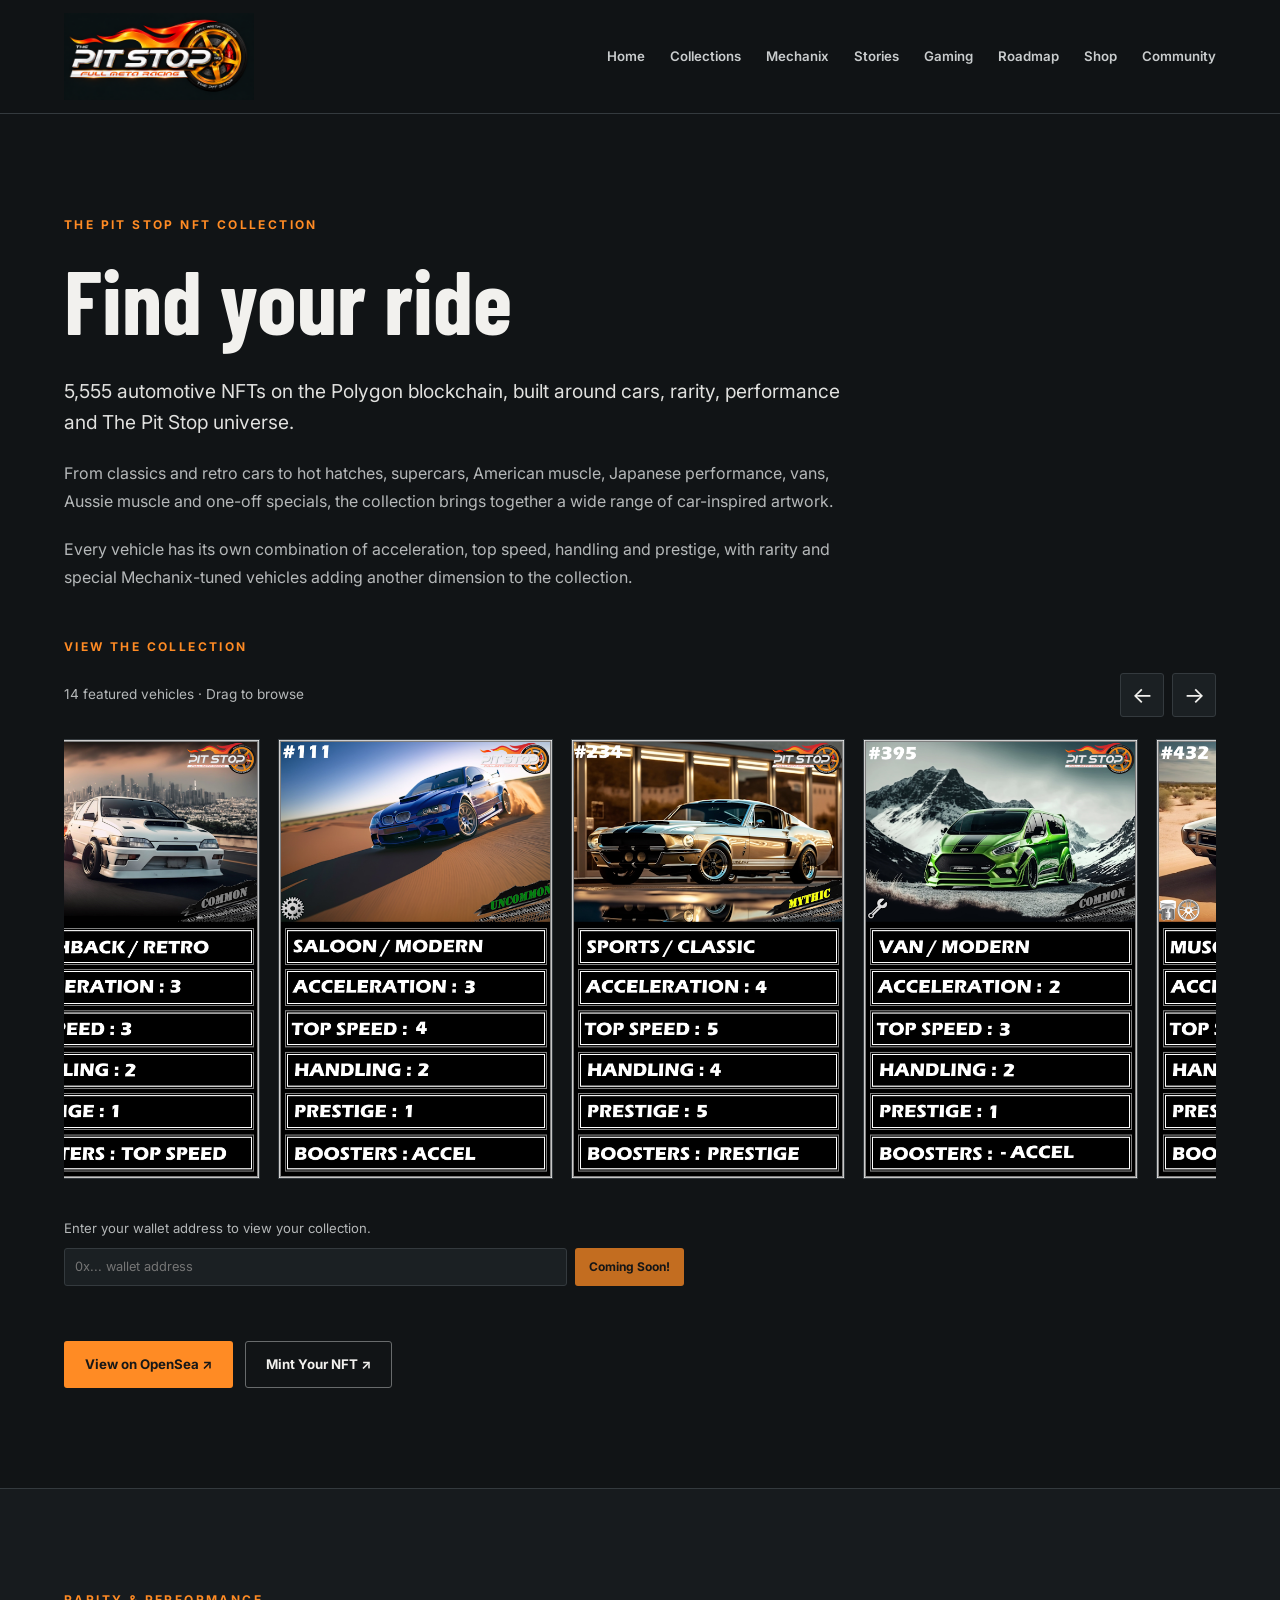
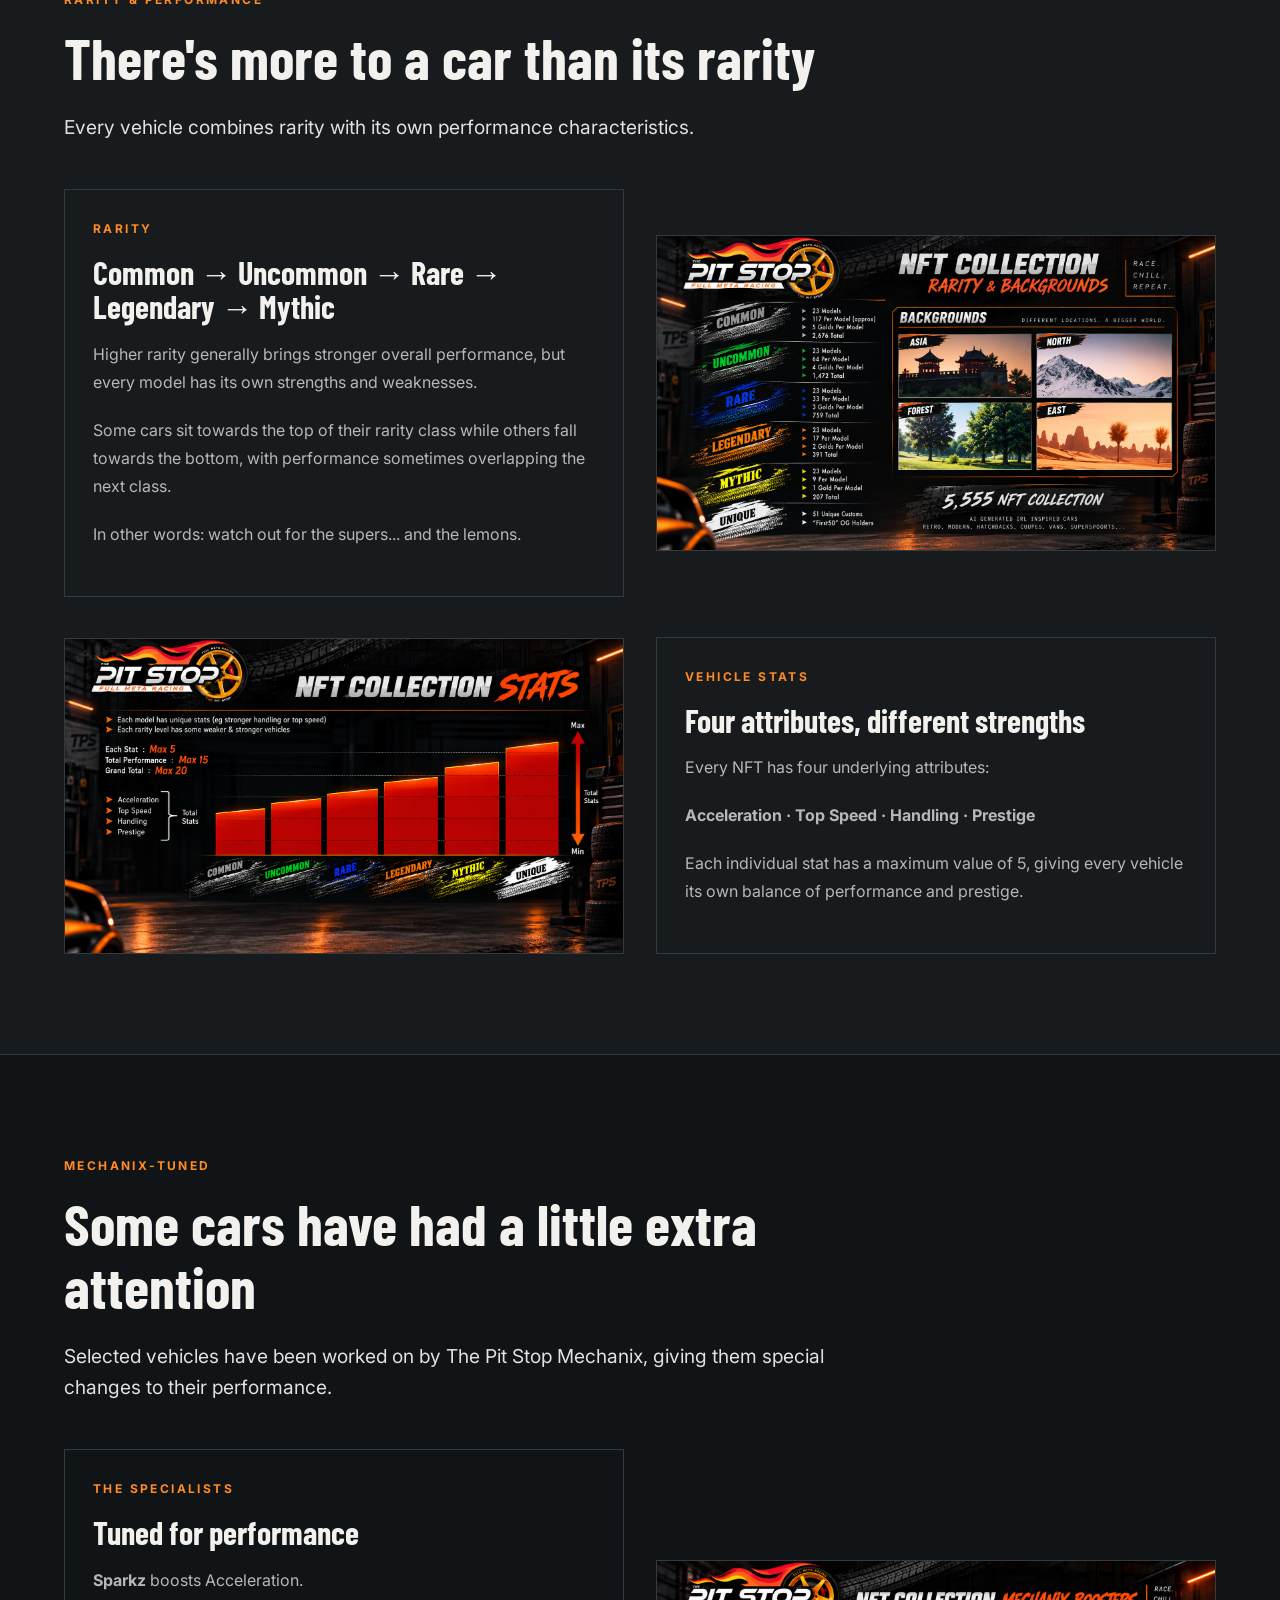
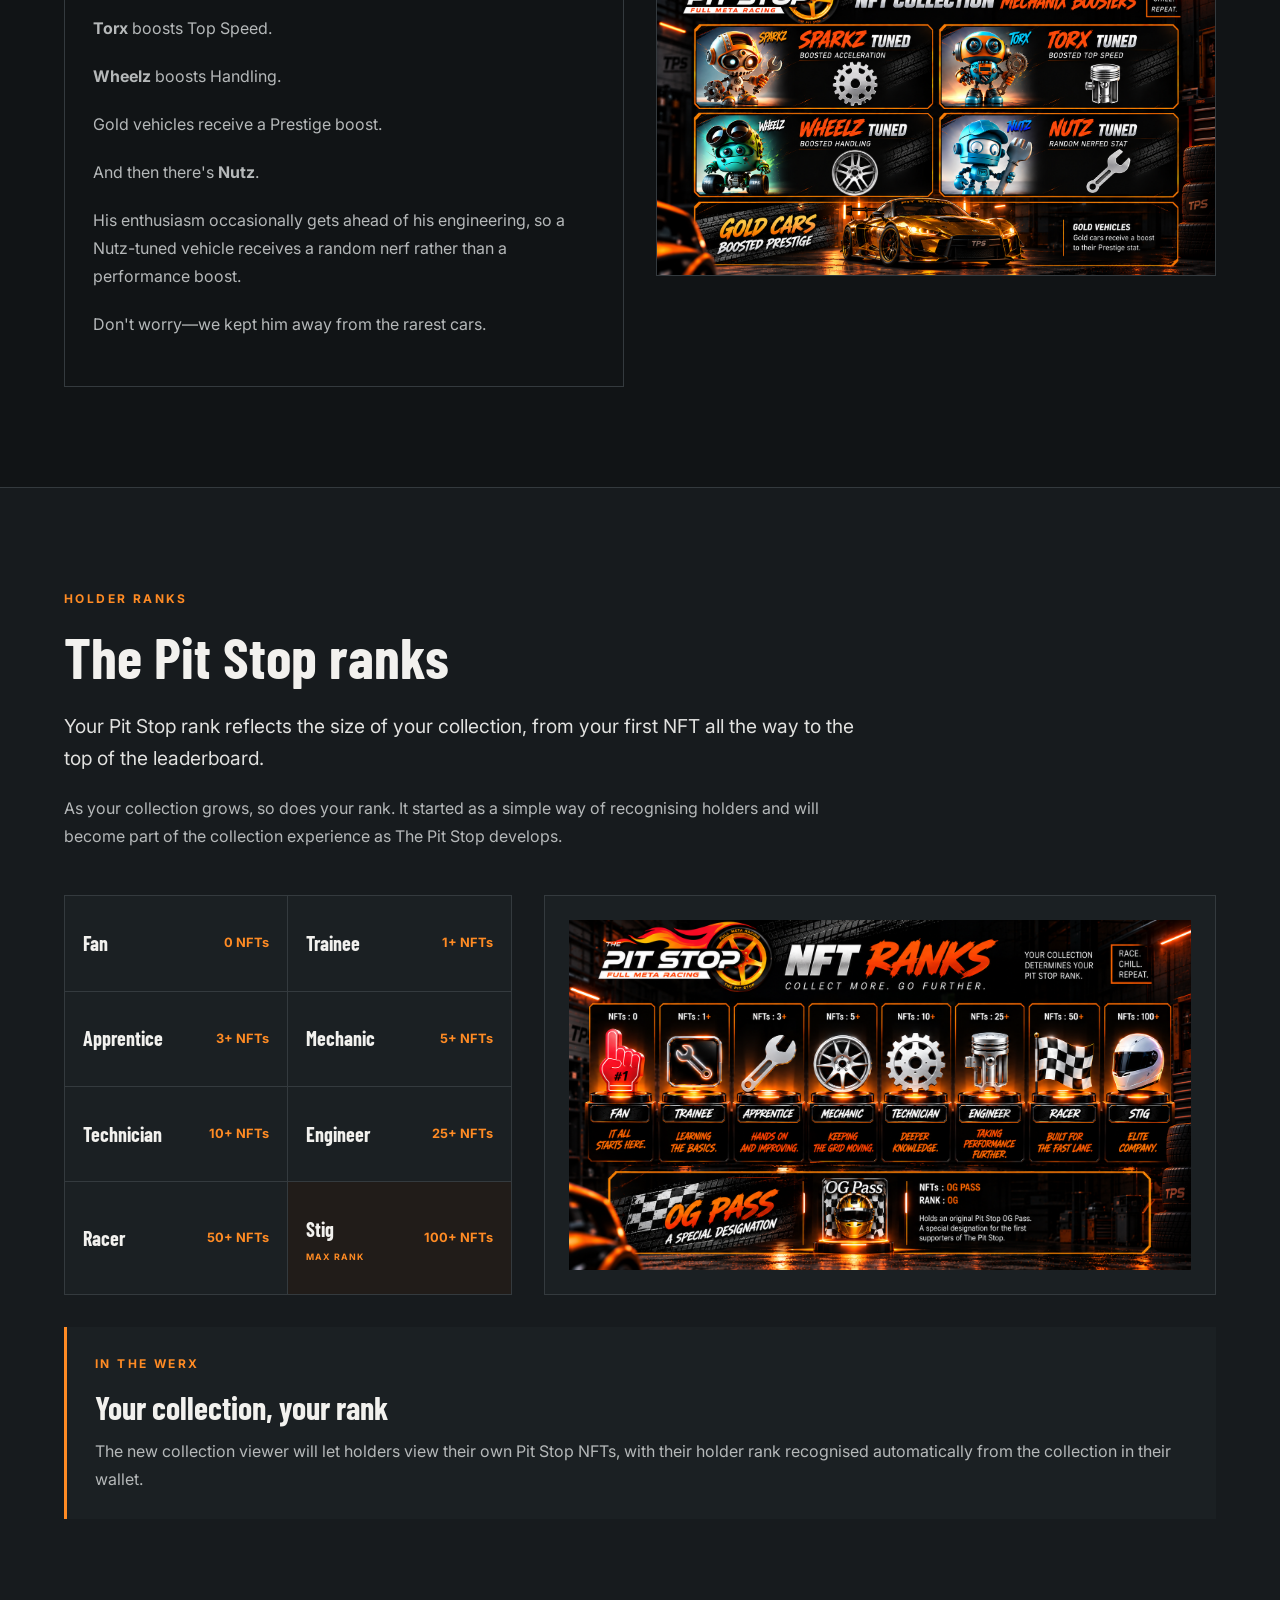
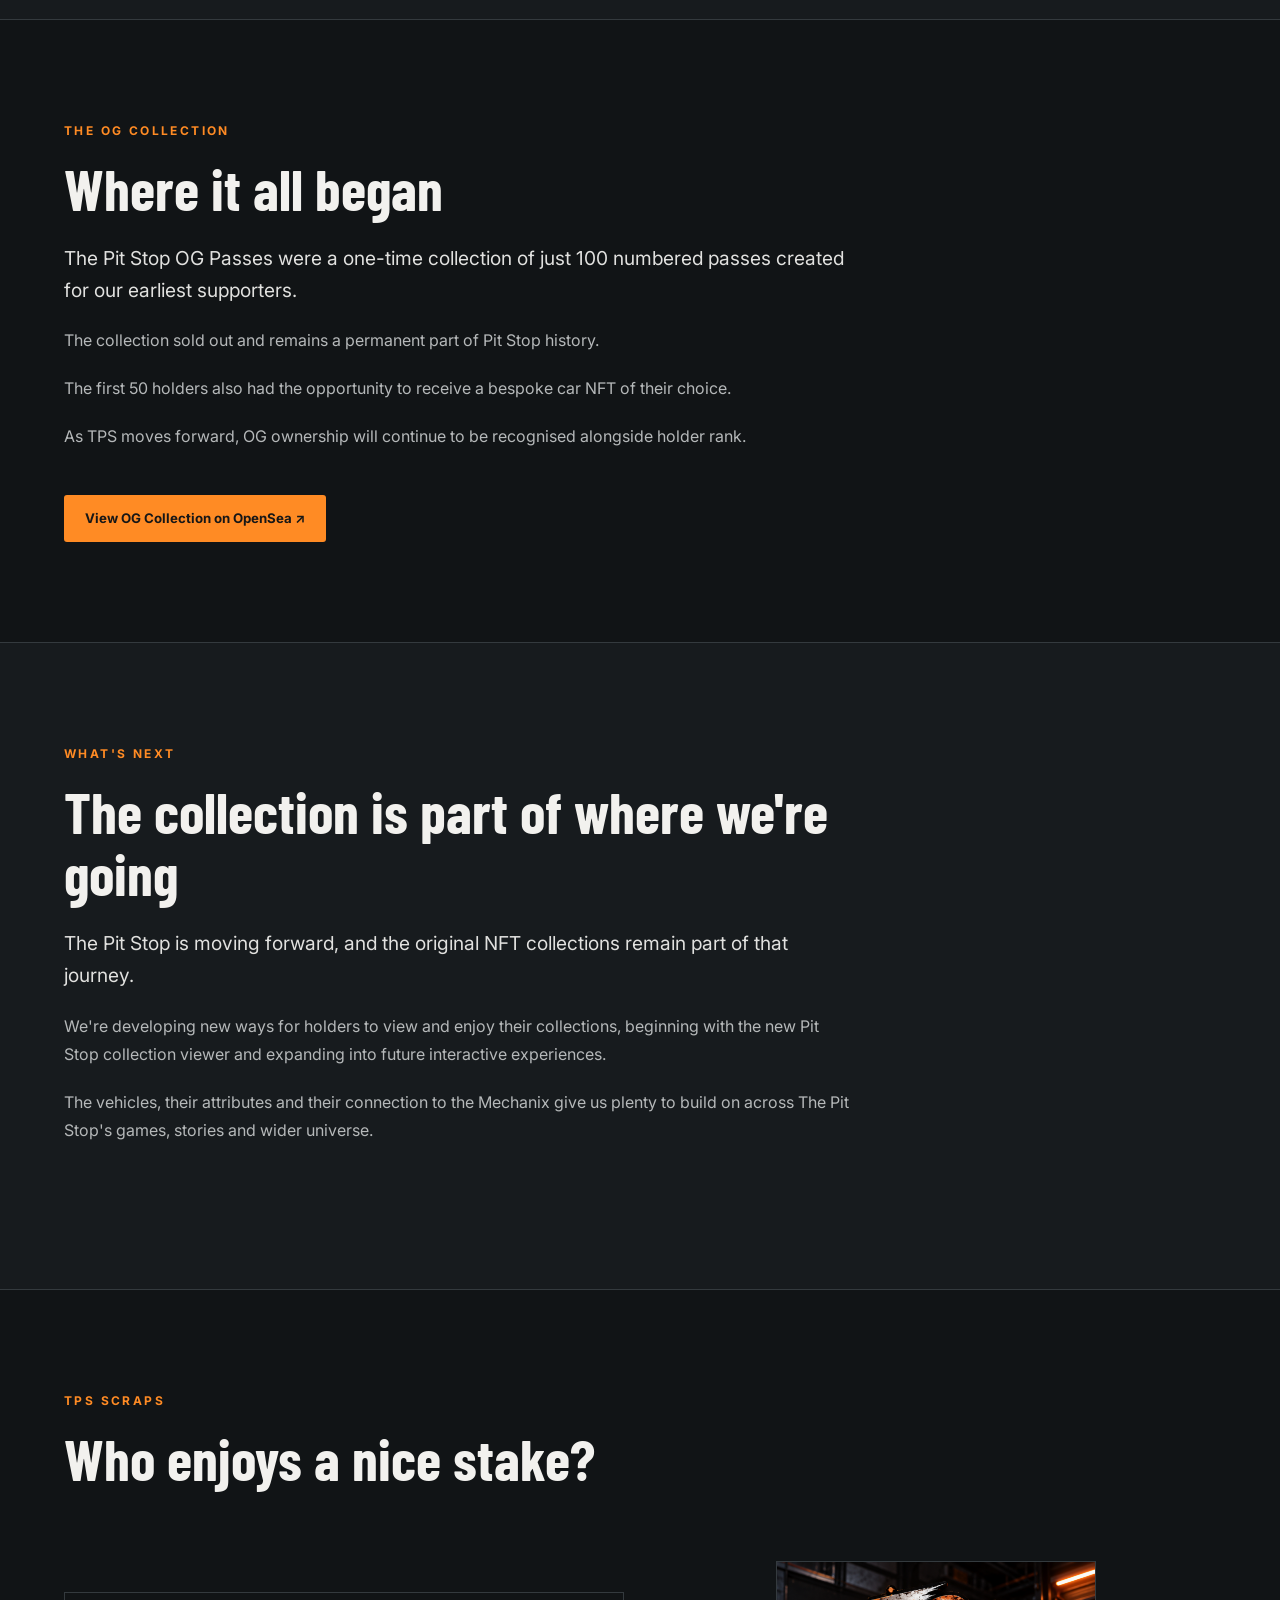
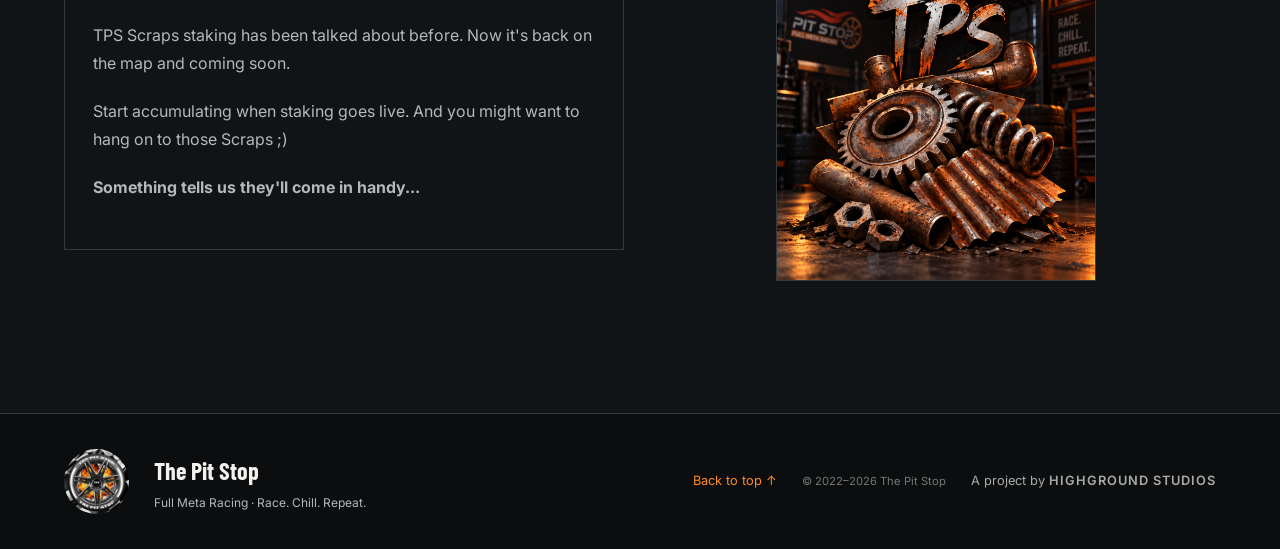
==== commit bd03613b: "Updated Viewer And Artwork" ====
--- a/collections.html
+++ b/collections.html
@@ -14,7 +14,7 @@
 
 <header>
     <a href="index.html#home">
-        <img alt="The Pit Stop" src="assets/images/main-banner.jpg" />
+        <img alt="The Pit Stop" src="assets/images/main-banner.png" />
     </a>
 
     <button aria-expanded="false" id="menu">
@@ -66,8 +66,9 @@
 
     </div>
 
-
     <!-- SHOWCASE VIEWER -->
+    <p class="eyebrow">VIEW THE COLLECTION</p>
+
 
     <div aria-label="Featured Pit Stop vehicle artwork"
          class="carousel">
@@ -105,6 +106,29 @@
              tabindex="0">
         </div>
 
+    <!-- WALLET VIEWER -->
+
+    <div class="wallet-viewer">
+
+        <p>
+            Enter your wallet address to view your collection.
+        </p>
+
+        <div class="wallet-input-row">
+            <input
+                type="text"
+                placeholder="0x... wallet address"
+                disabled
+                aria-label="Wallet address"
+            />
+
+            <button class="button primary" type="button" disabled>
+                Coming Soon!
+            </button>
+        </div>
+
+    </div>  
+
     </div>
 
 
@@ -123,7 +147,6 @@
         <p id="card-dialog-caption"></p>
 
     </dialog>
-
 
     <div class="actions">
 
@@ -194,7 +217,7 @@
         <div class="collection-detail-image">
             <img alt="The Pit Stop NFT collection rarity structure"
                  loading="lazy"
-                 src="assets/images/nft-rarity.jpg" />
+                 src="assets/images/nft-rarity.png" />
         </div>
 
     </div>
@@ -228,7 +251,7 @@
         <div class="collection-detail-image">
             <img alt="The Pit Stop NFT collection stats"
                  loading="lazy"
-                 src="assets/images/nft-stats.jpg" />
+                 src="assets/images/nft-stats.png" />
         </div>
 
     </div>
@@ -297,7 +320,7 @@
         <div class="collection-detail-image">
             <img alt="The Pit Stop Mechanix NFT boosters"
                  loading="lazy"
-                 src="assets/images/nft-boosters.jpg" />
+                 src="assets/images/nft-boosters.png" />
         </div>
 
     </div>
--- a/styles.css
+++ b/styles.css
@@ -200,10 +200,15 @@
 
 
 .hero-art {
-    border:1px solid #3d332b;
-    background:#151b1c;
-    padding:35px 25px;
-    box-shadow:0 25px 80px #0005
+    padding: 0;
+    background: transparent;
+    border: 0;
+    box-shadow: none;
+}
+
+.hero-art img {
+    width: 100%;
+    height: auto;
 }
 
 
@@ -1740,4 +1745,61 @@
         border-bottom: 1px solid var(--line);
     }
 
+}
+
+.wallet-viewer {
+    max-width: 620px;
+    margin: 20px 0 12px;
+}
+
+.wallet-viewer .eyebrow {
+    margin-bottom: 4px;
+}
+
+.wallet-viewer h3 {
+    margin: 0 0 2px;
+    font-size: 1.15rem;
+}
+
+.wallet-viewer > p:not(.eyebrow) {
+    margin: 0;
+    font-size: .82rem;
+}
+
+.wallet-input-row {
+    display: flex;
+    gap: 8px;
+    margin-top: 8px;
+}
+
+.wallet-input-row input {
+    flex: 1;
+    min-width: 0;
+    padding: 7px 10px;
+    border: 1px solid var(--line);
+    border-radius: 3px;
+    background: var(--surface);
+    color: var(--text);
+    font: inherit;
+    font-size: .8rem;
+}
+
+.wallet-input-row .button {
+    padding: 7px 13px;
+    font-size: .75rem;
+}
+
+.wallet-input-row .button:disabled {
+    opacity: .75;
+    cursor: default;
+}
+
+.carousel {
+    margin-top: 15px;
+}
+
+@media (max-width: 700px) {
+    .wallet-input-row {
+        flex-direction: column;
+    }
 }
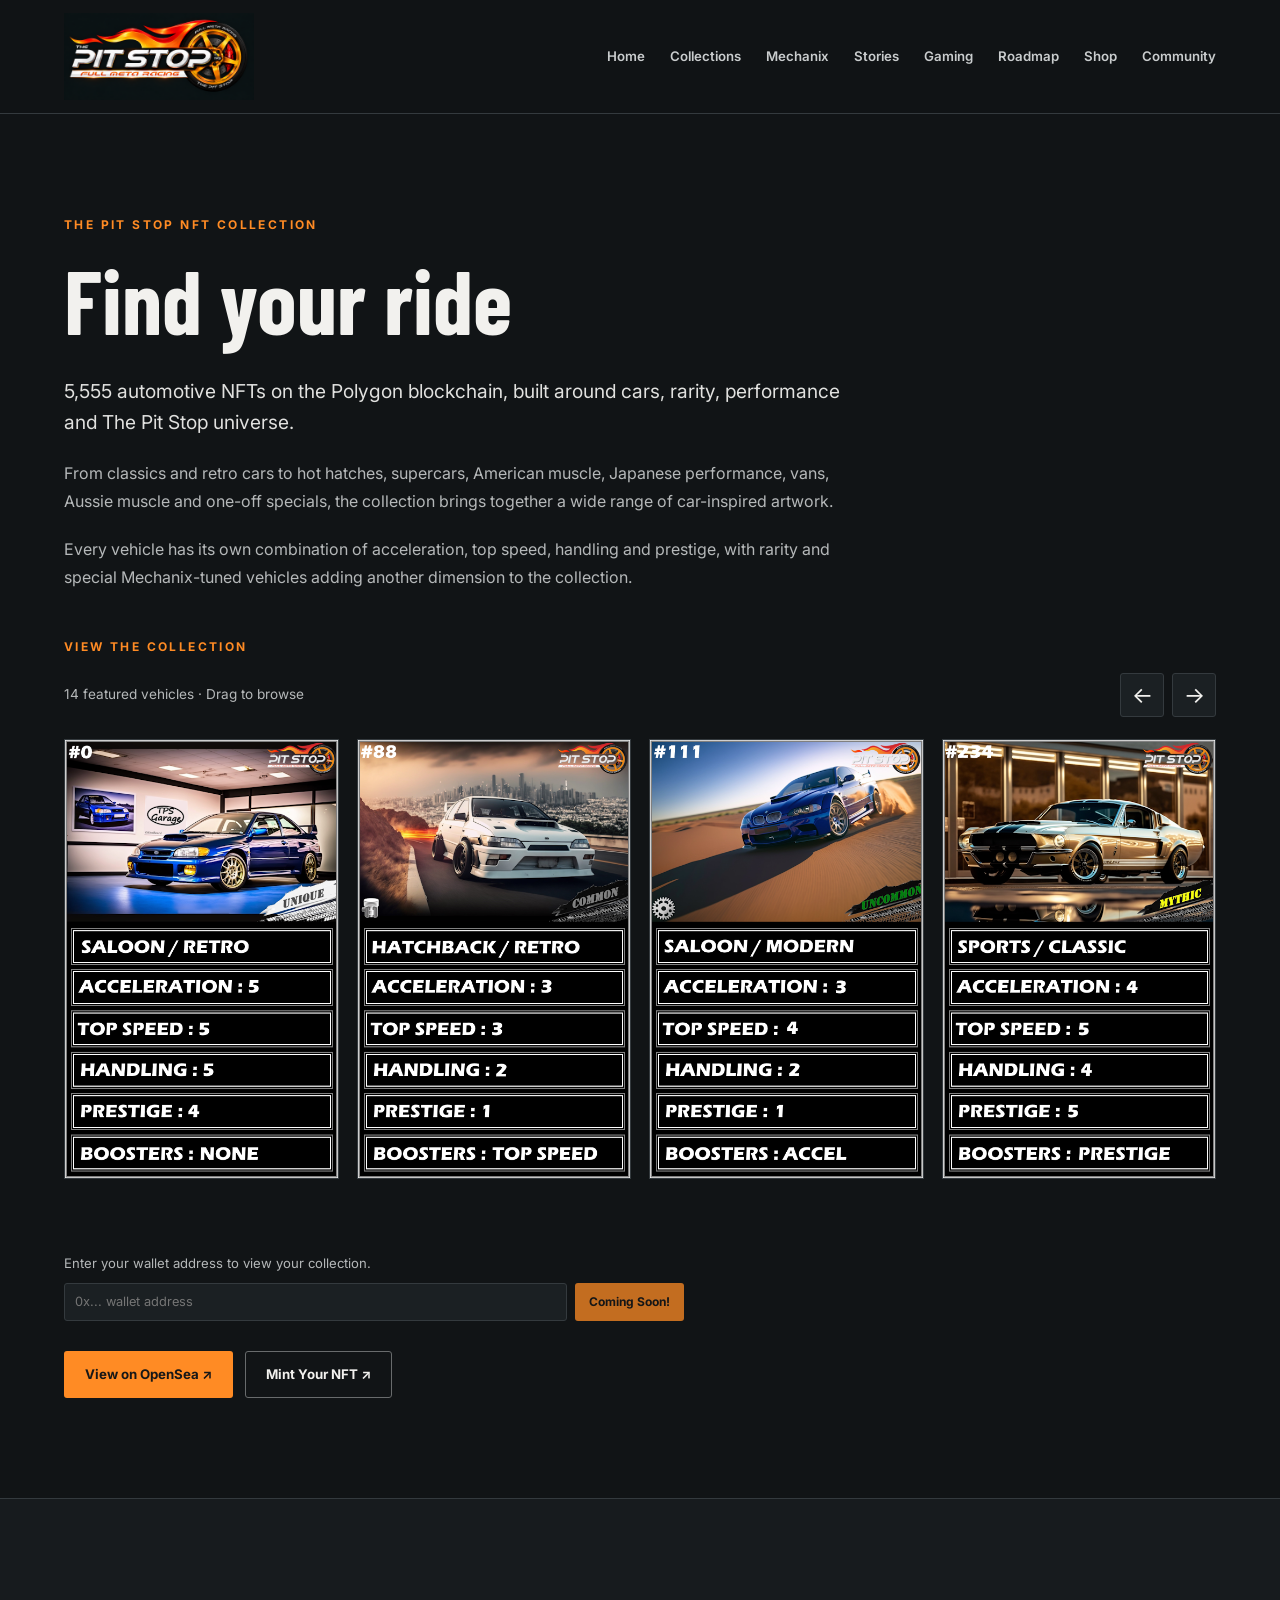
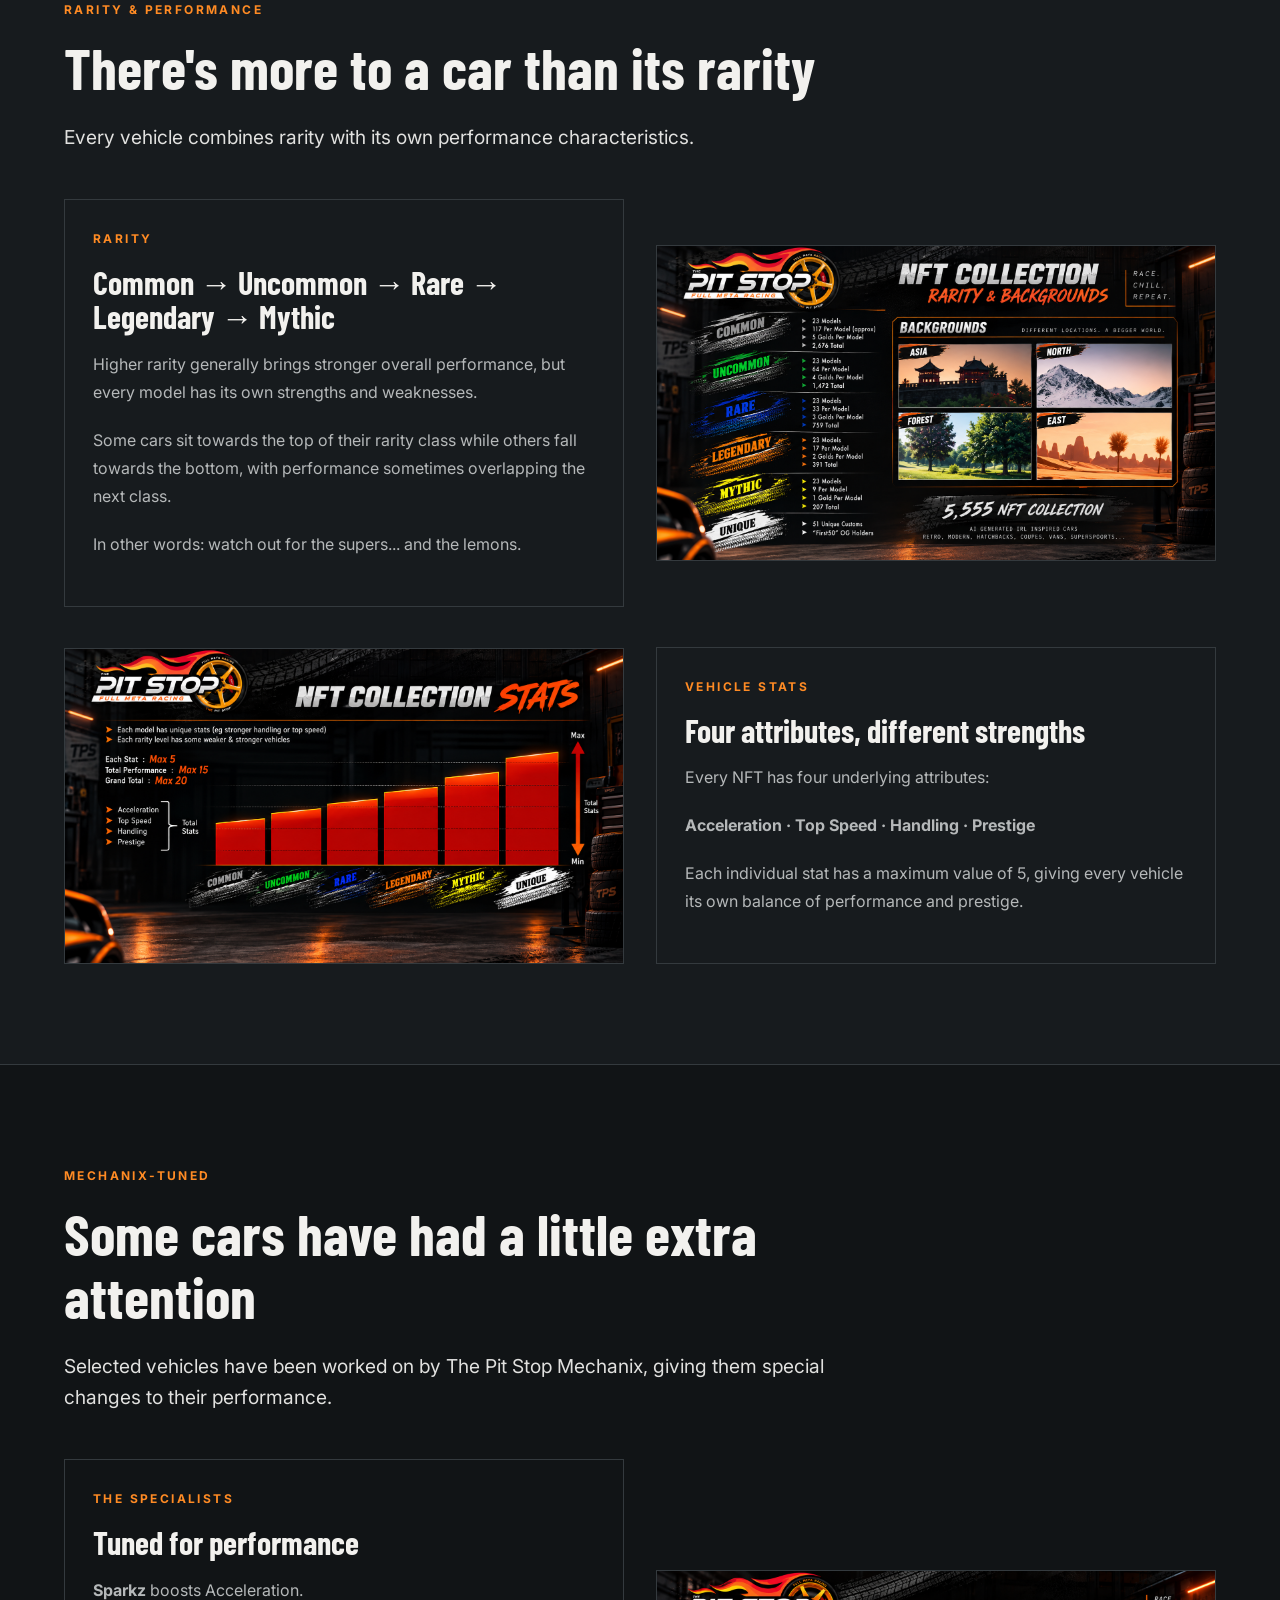
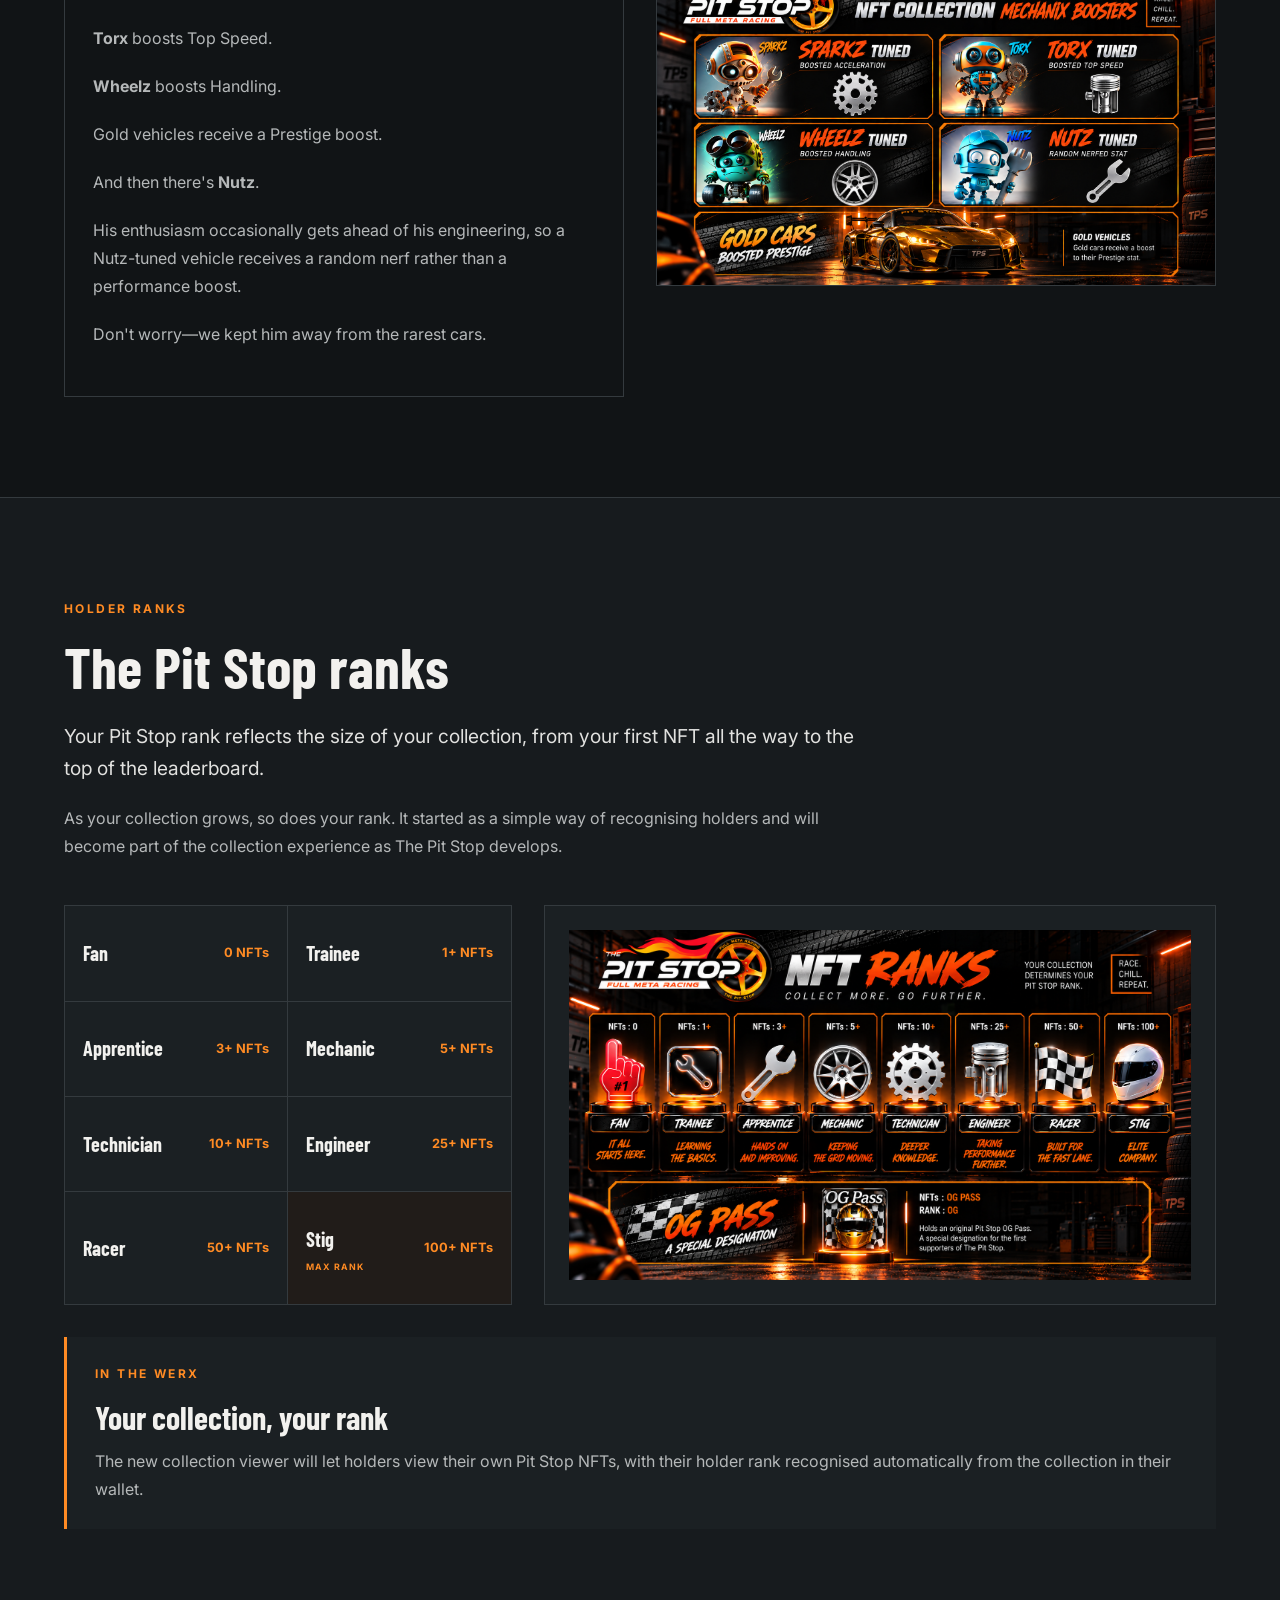
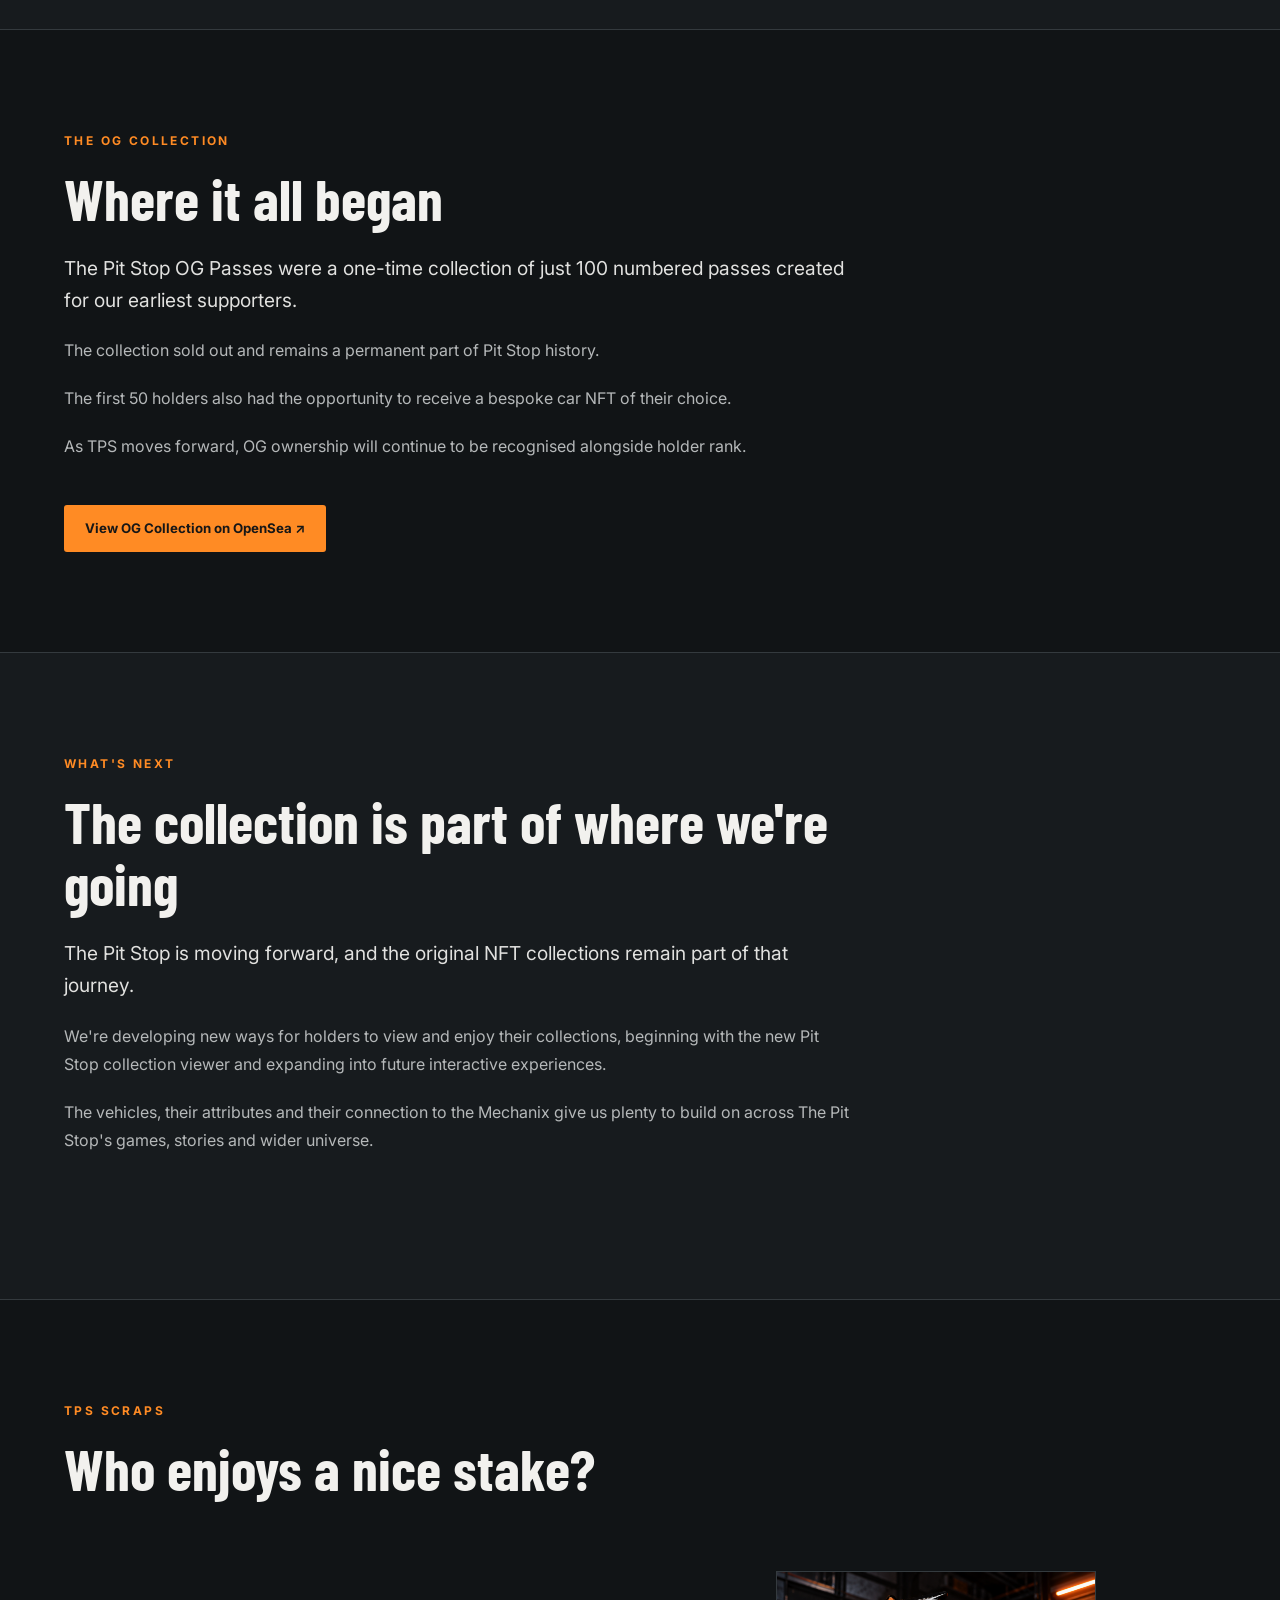
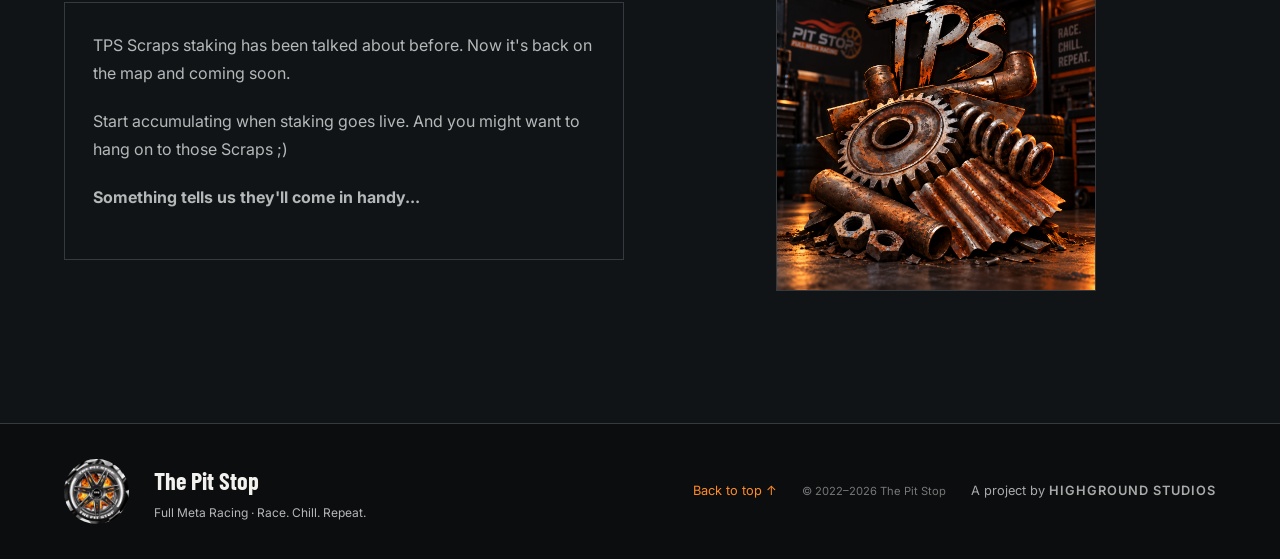
==== commit 09d67b77: "Add TPS NFT API function" ====
--- a/collections.html
+++ b/collections.html
@@ -105,6 +105,7 @@
              id="collection-cards"
              tabindex="0">
         </div>
+    </div>
 
     <!-- WALLET VIEWER -->
 
@@ -118,7 +119,7 @@
             <input
                 type="text"
                 placeholder="0x... wallet address"
-                disabled
+                
                 aria-label="Wallet address"
             />
 
@@ -128,8 +129,6 @@
         </div>
 
     </div>  
-
-    </div>
 
 
     <dialog aria-label="Vehicle artwork"
--- a/styles.css
+++ b/styles.css
@@ -1409,10 +1409,15 @@
 }
 
 .roadmap-hero-art {
-    border: 1px solid #3d332b;
-    background: #151b1c;
-    padding: 35px 25px;
-    box-shadow: 0 25px 80px #0005;
+    padding: 0;
+    background: transparent;
+    border: 0;
+    box-shadow: none;
+}
+
+.roadmap-hero-art img {
+    width: 100%;
+    height: auto;
 }
 
 .roadmap-hero-art img {
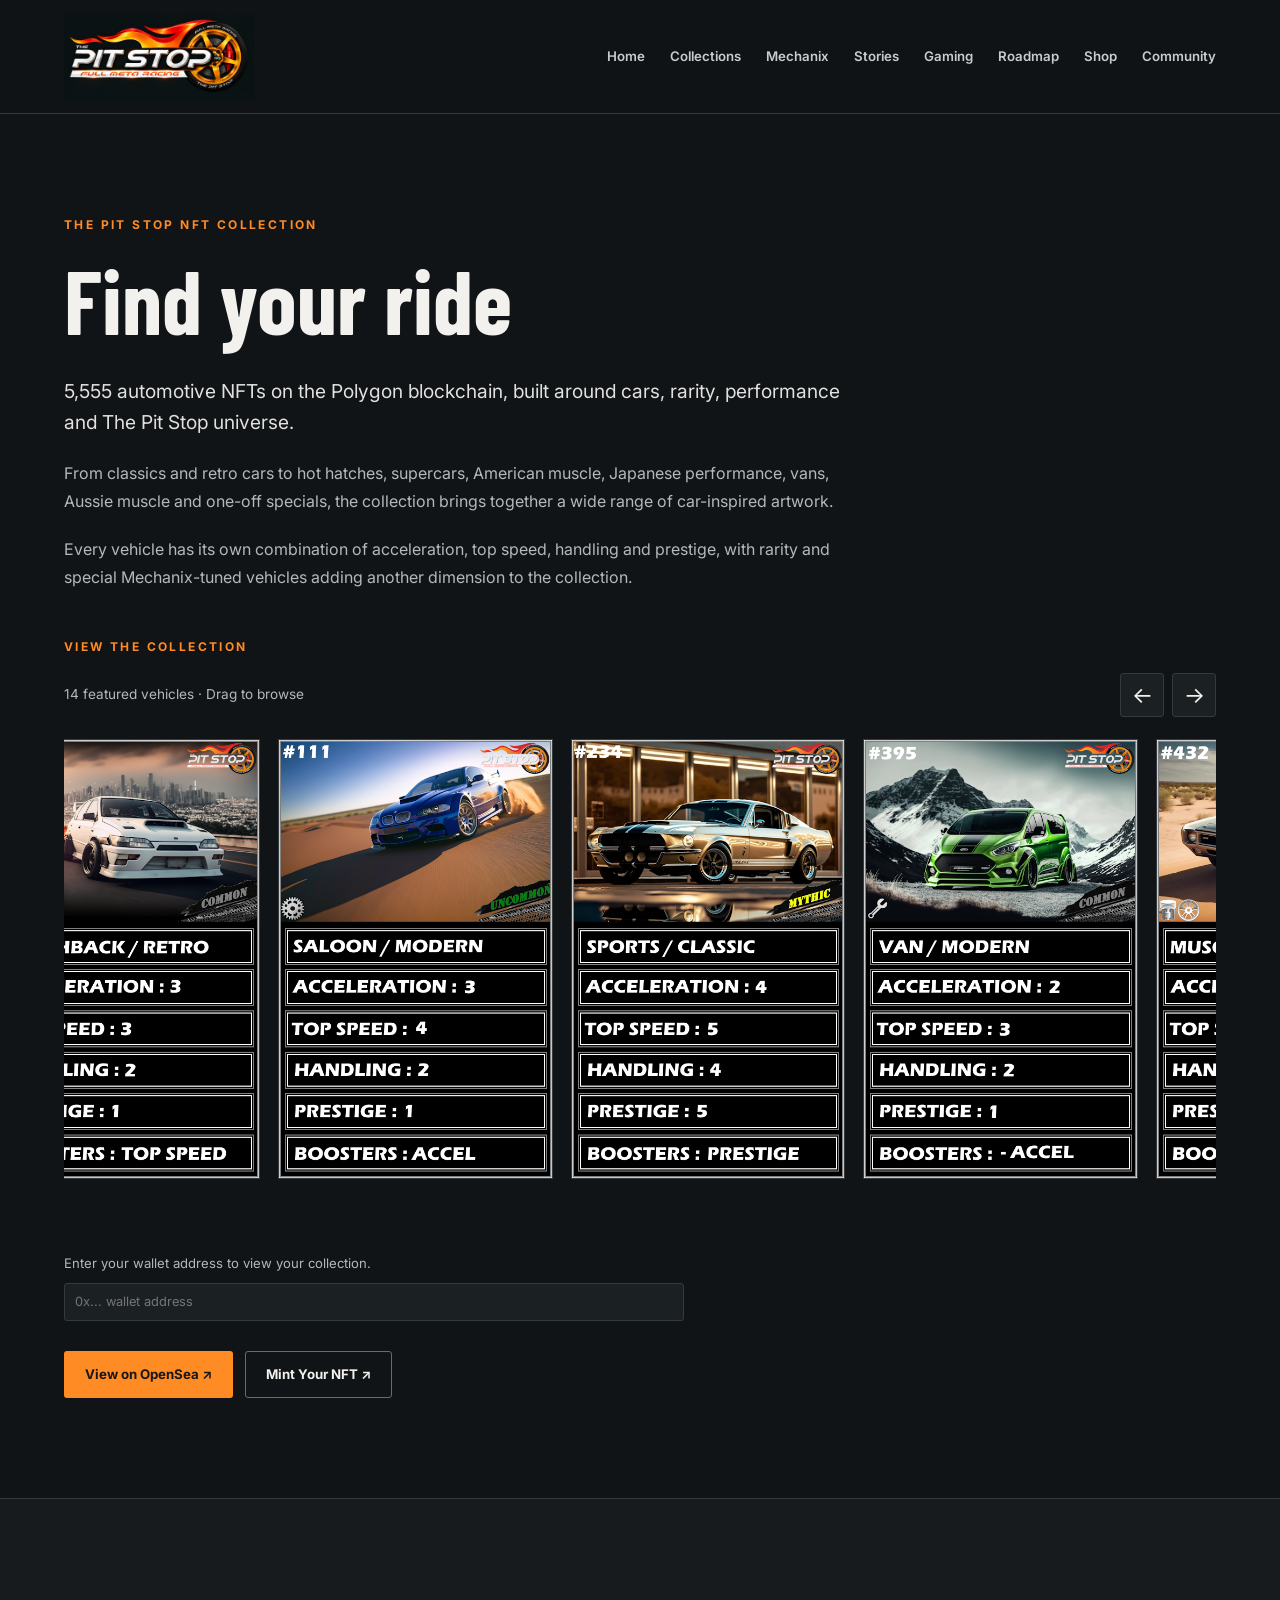
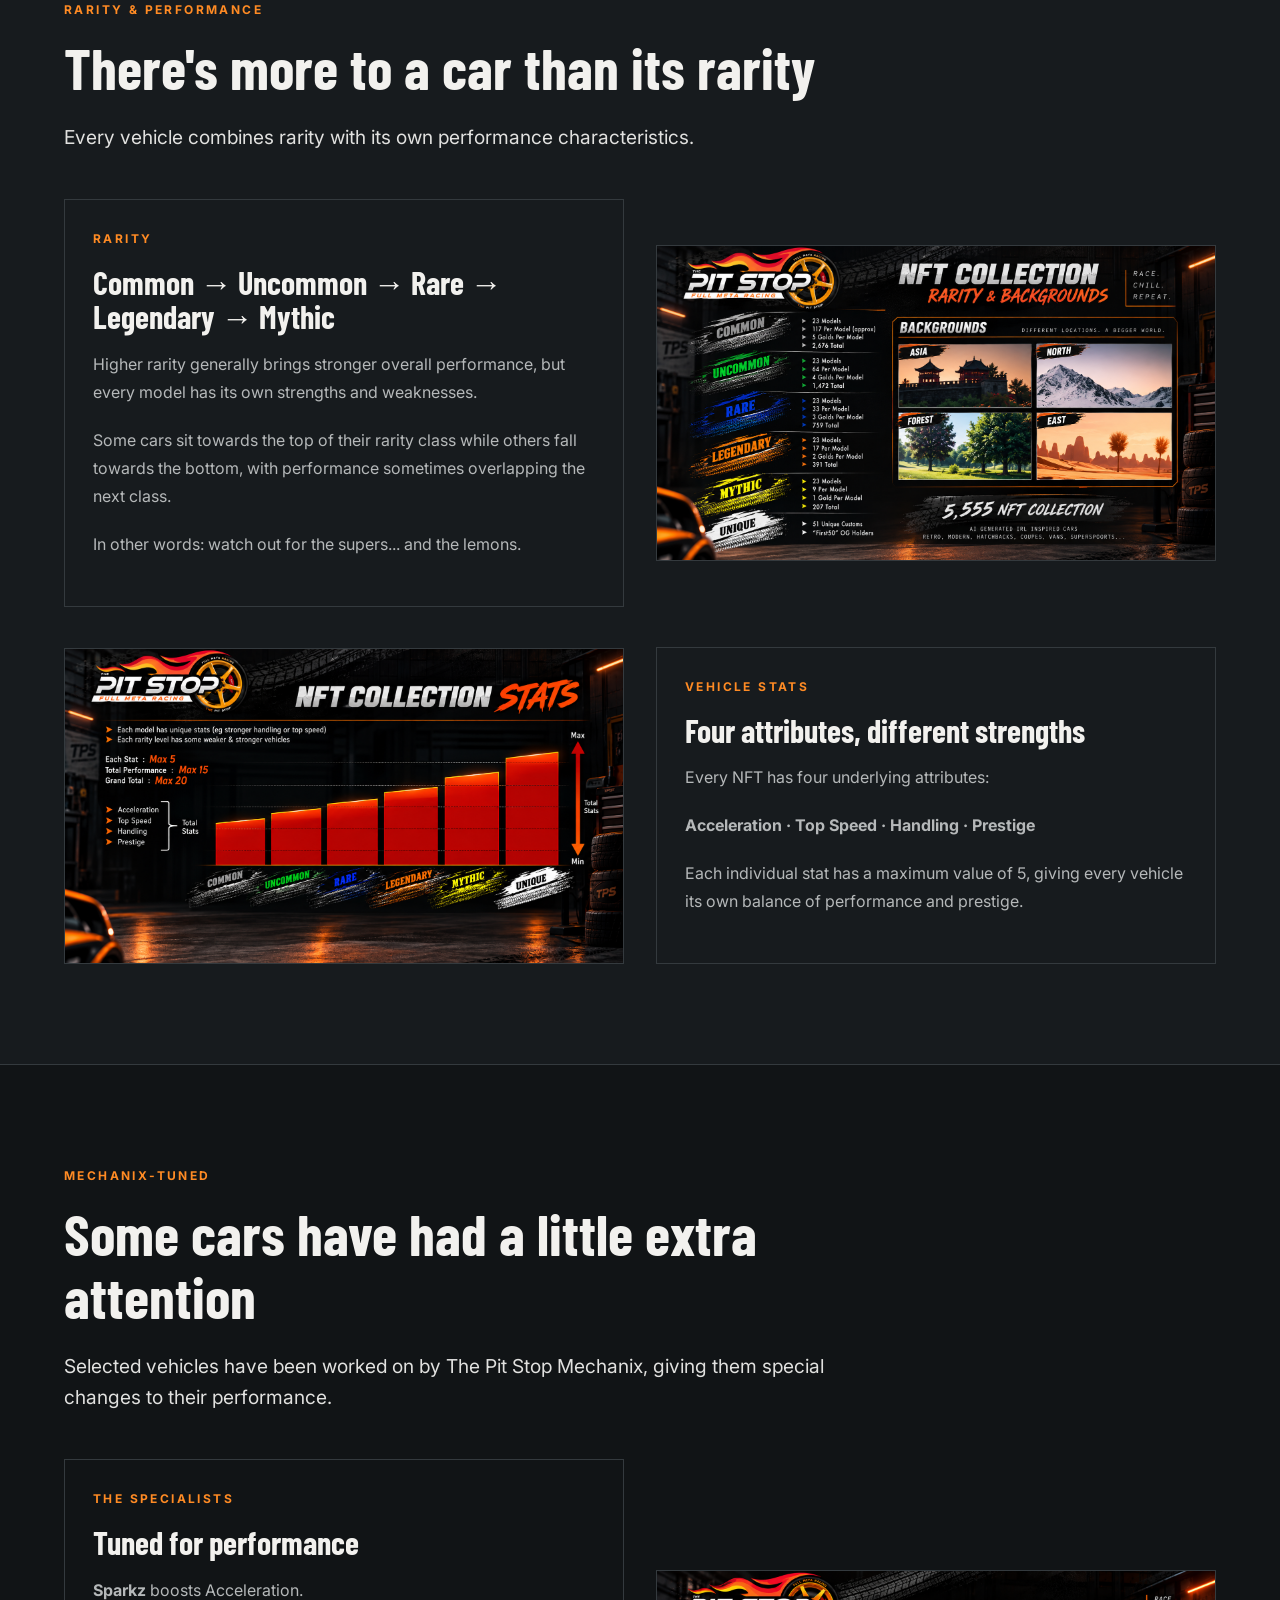
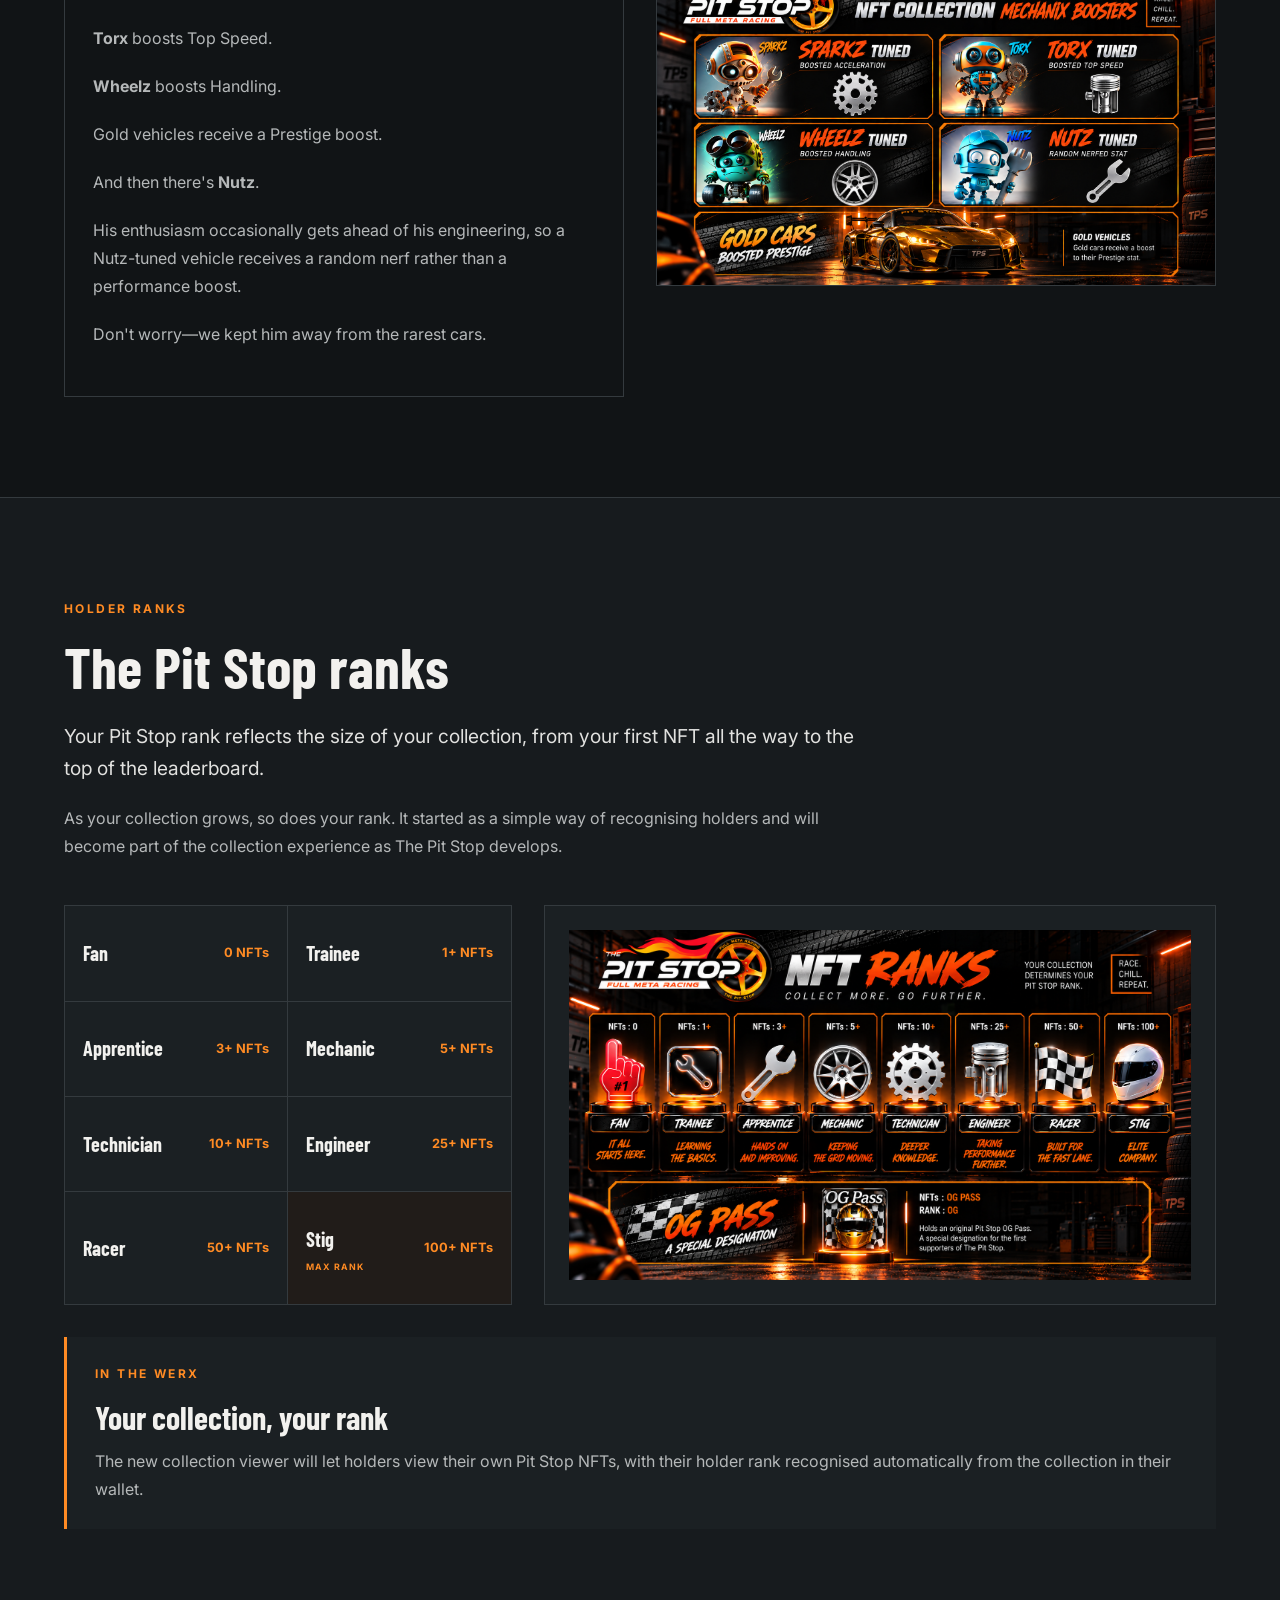
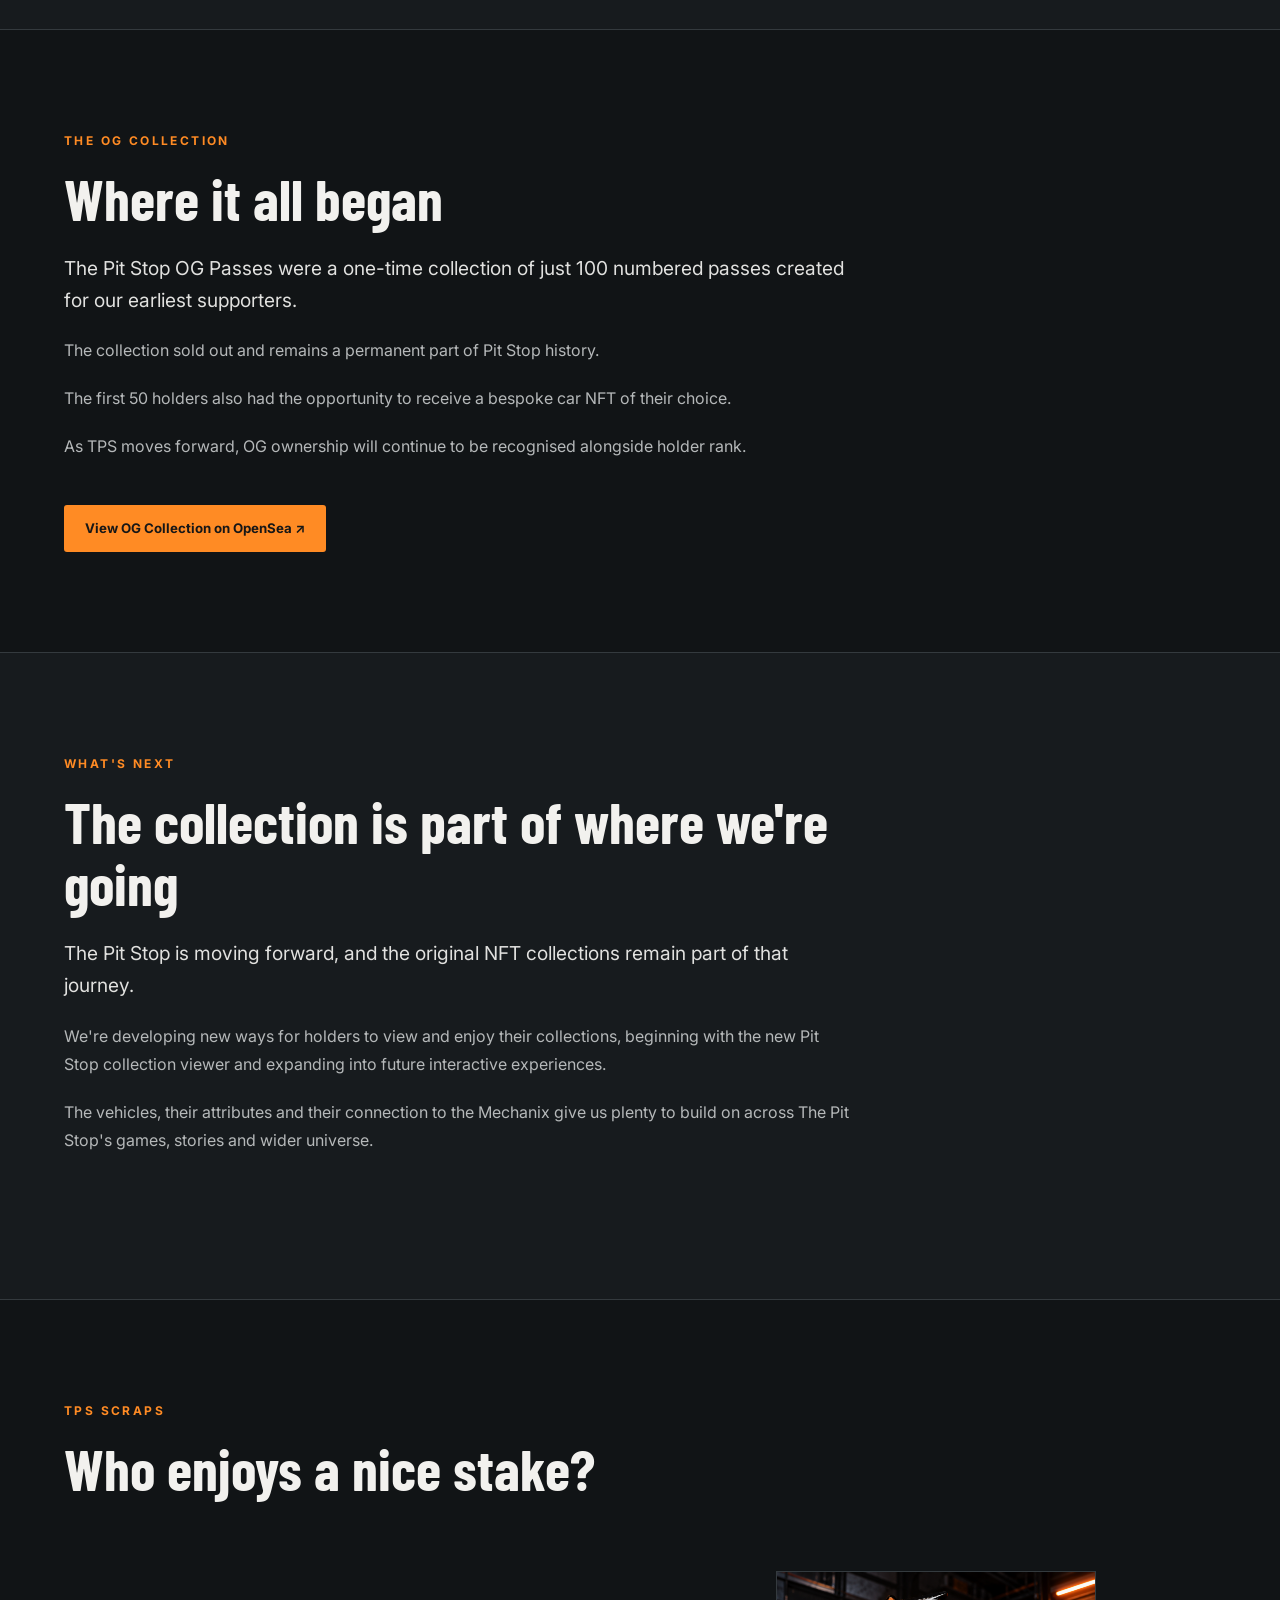
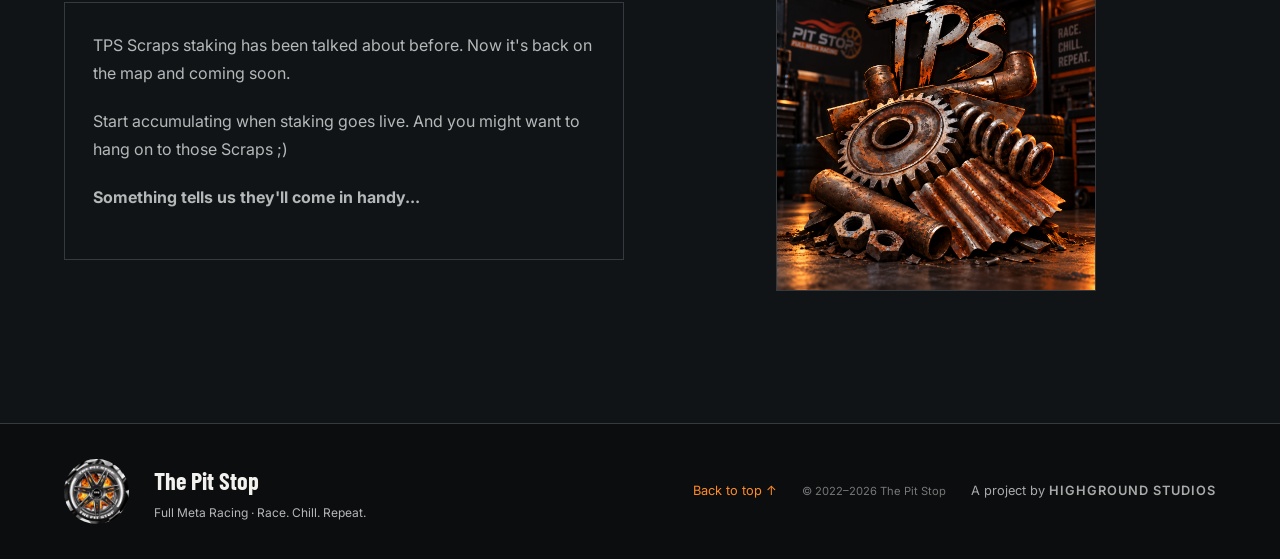
==== commit 3273fa04: "Add wallet NFT lookup" ====
--- a/collections.html
+++ b/collections.html
@@ -117,15 +117,13 @@
 
         <div class="wallet-input-row">
             <input
+                id="wallet-address"
                 type="text"
                 placeholder="0x... wallet address"
-                
                 aria-label="Wallet address"
+                autocomplete="off"
+                spellcheck="false"
             />
-
-            <button class="button primary" type="button" disabled>
-                Coming Soon!
-            </button>
         </div>
 
     </div>  
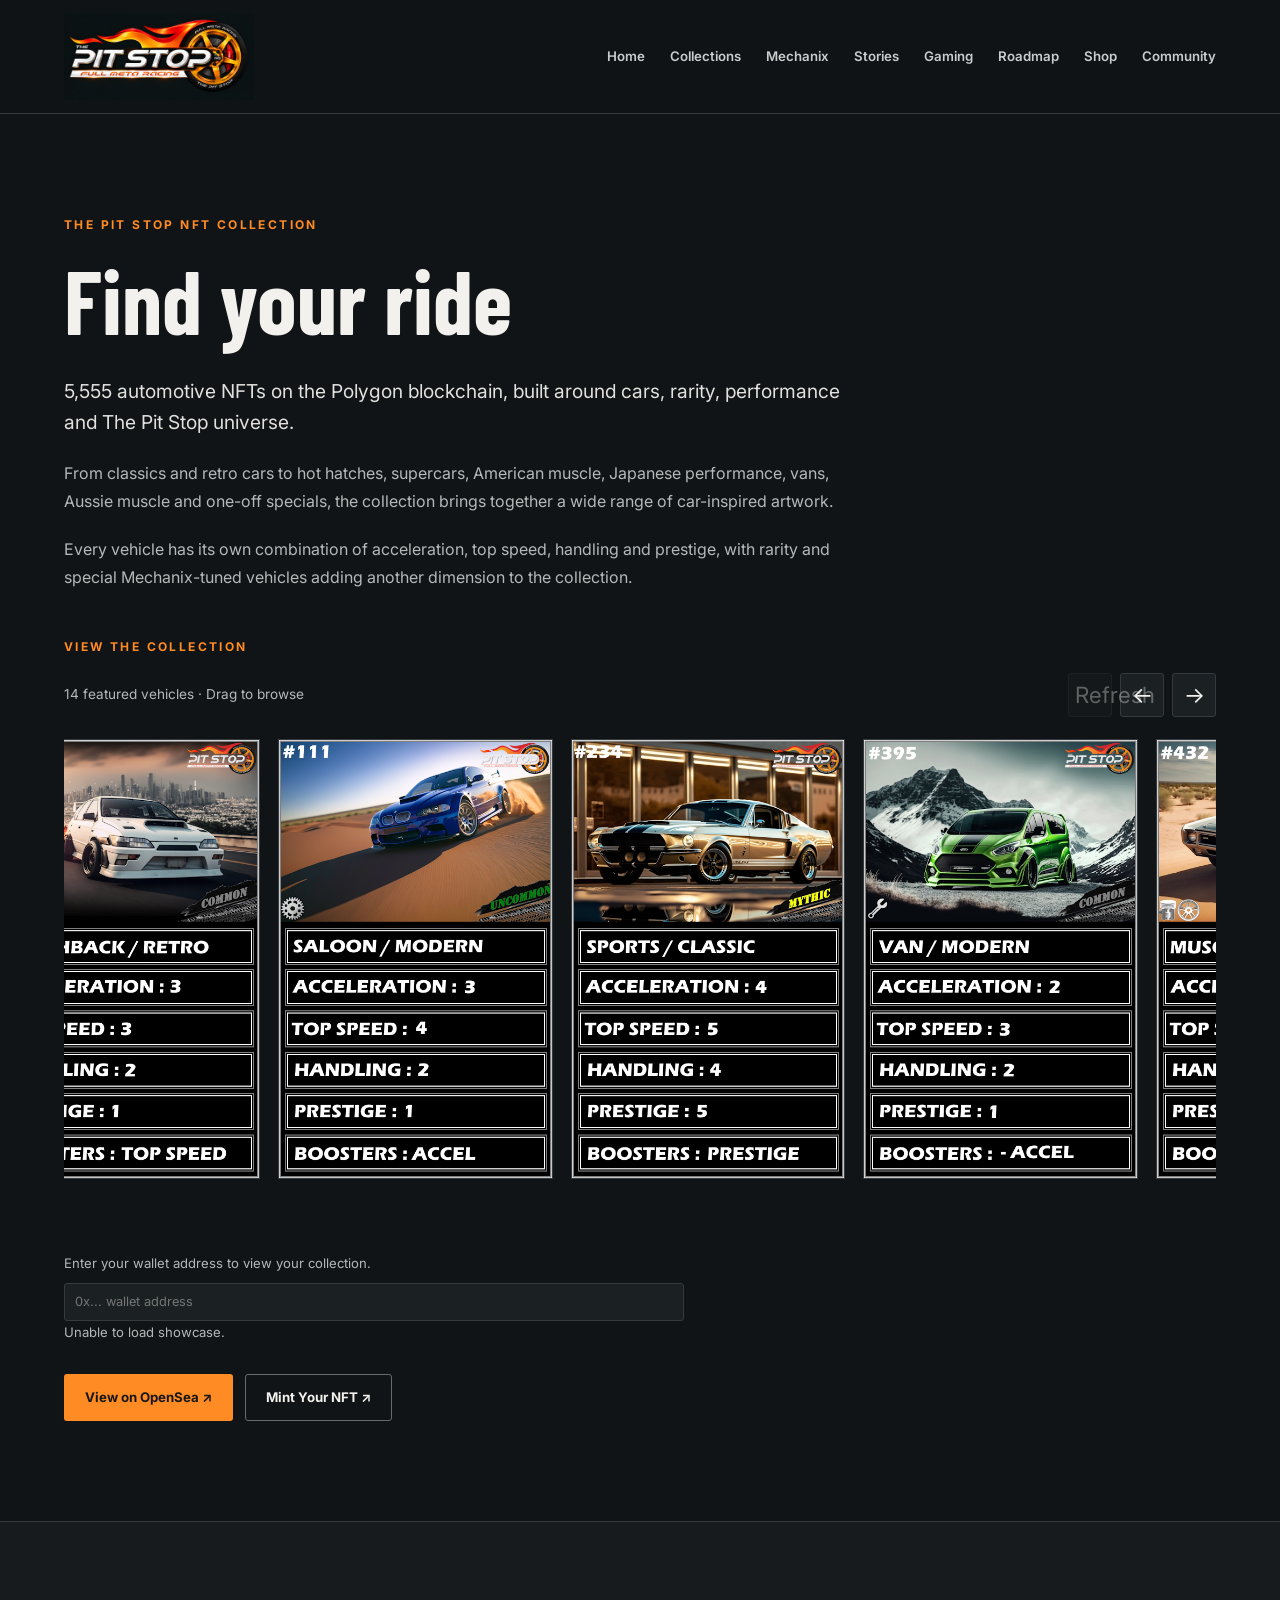
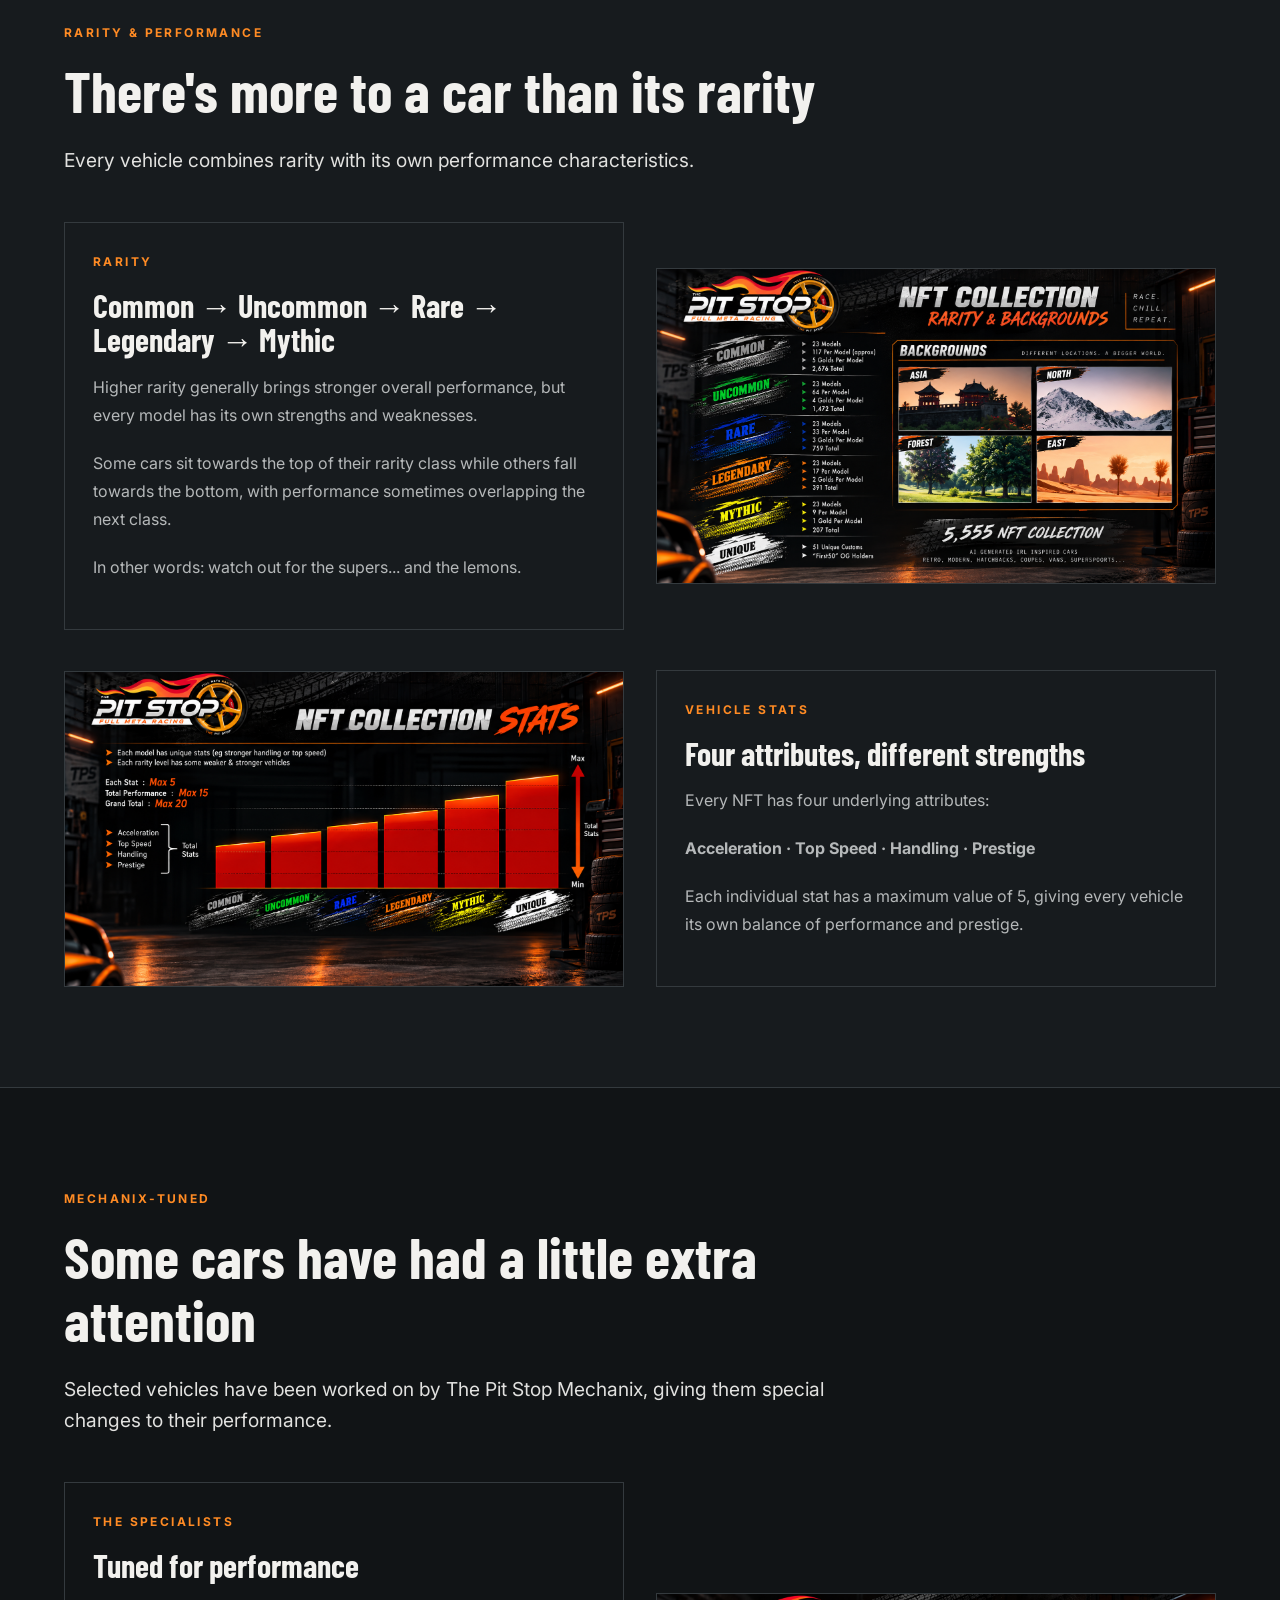
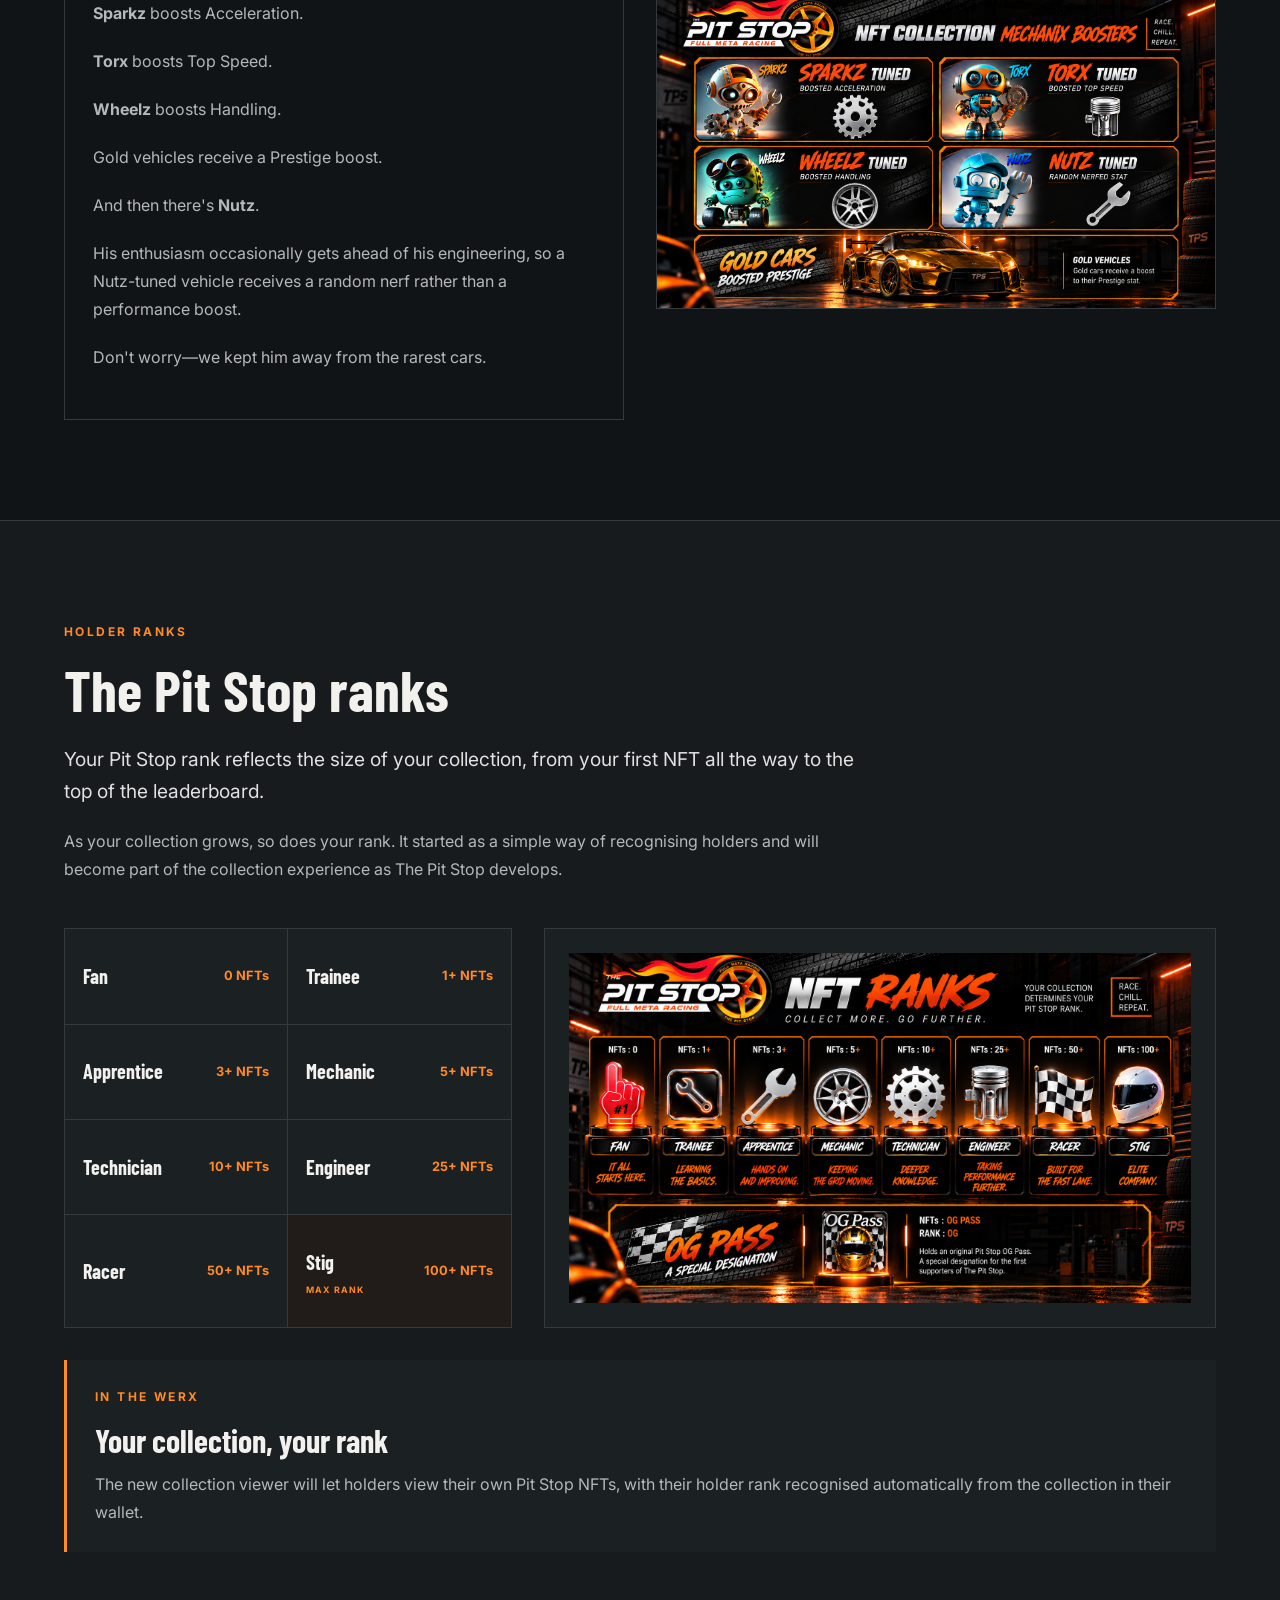
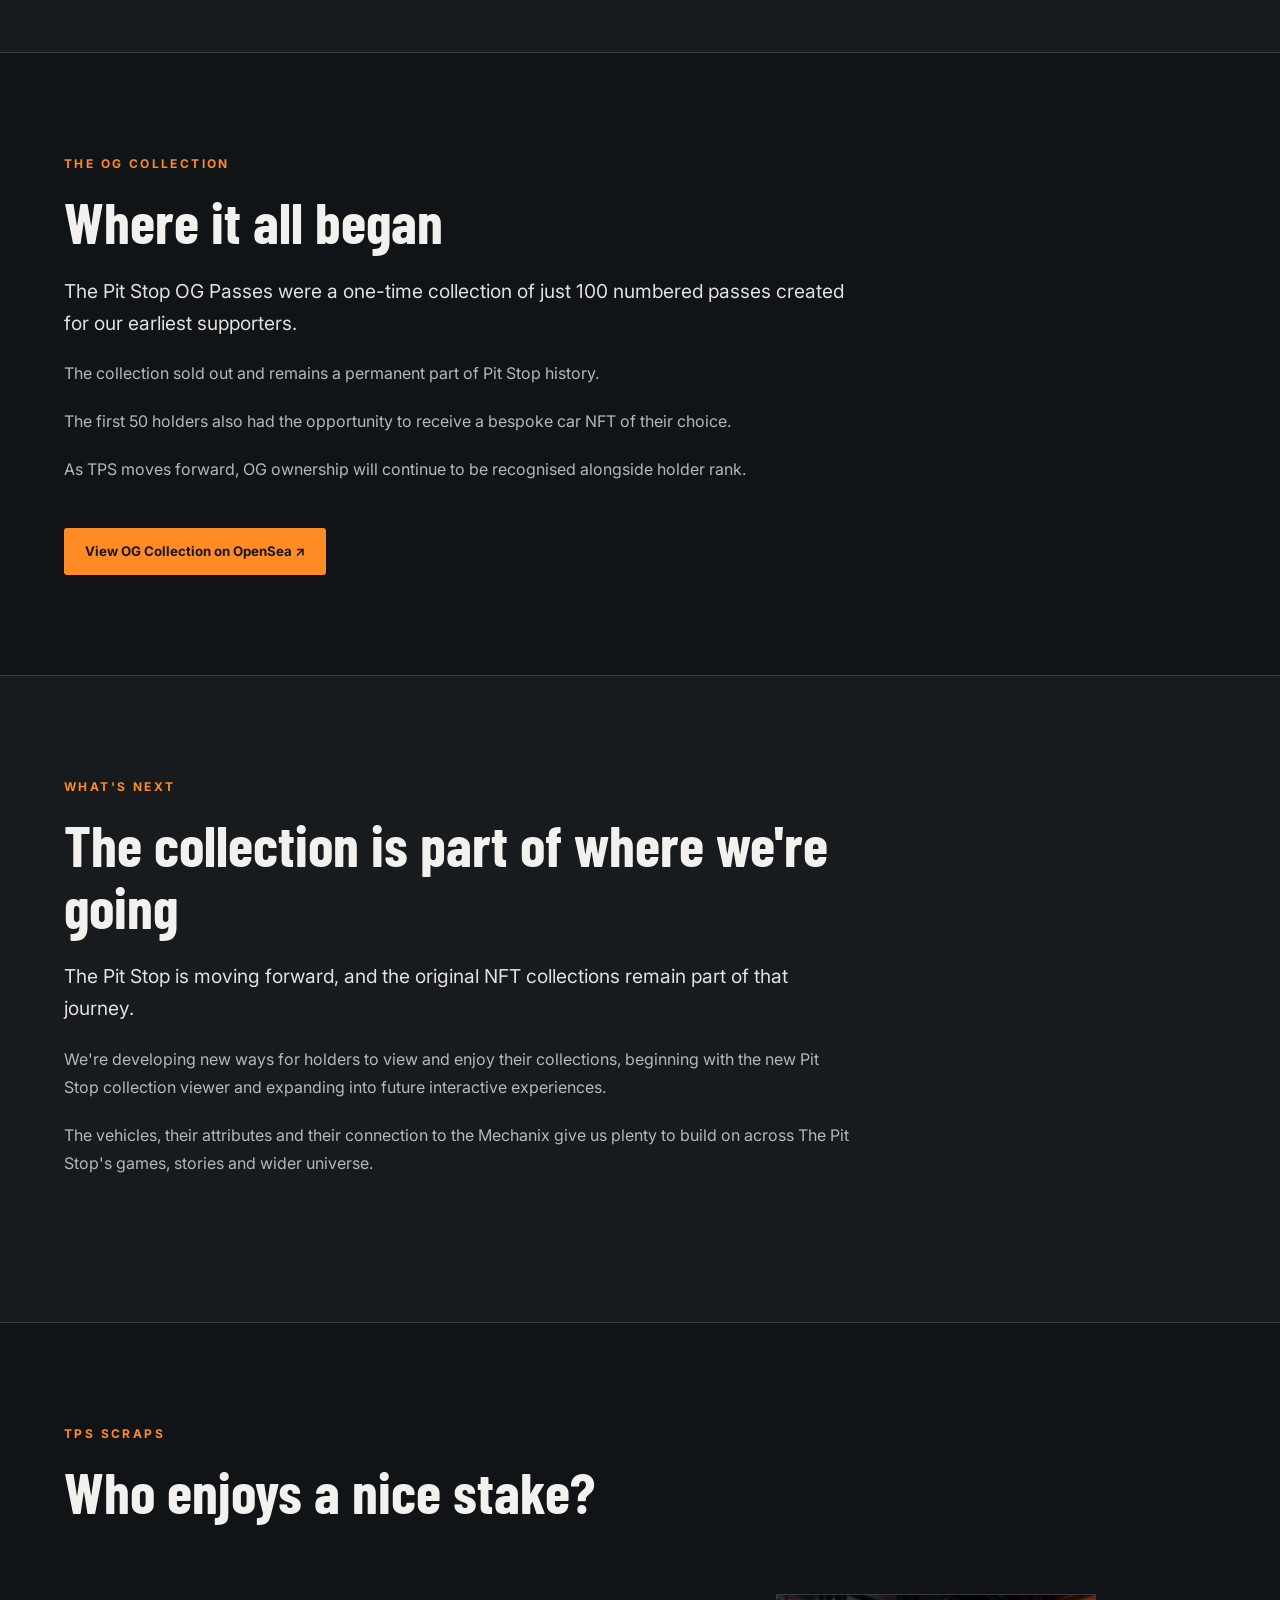
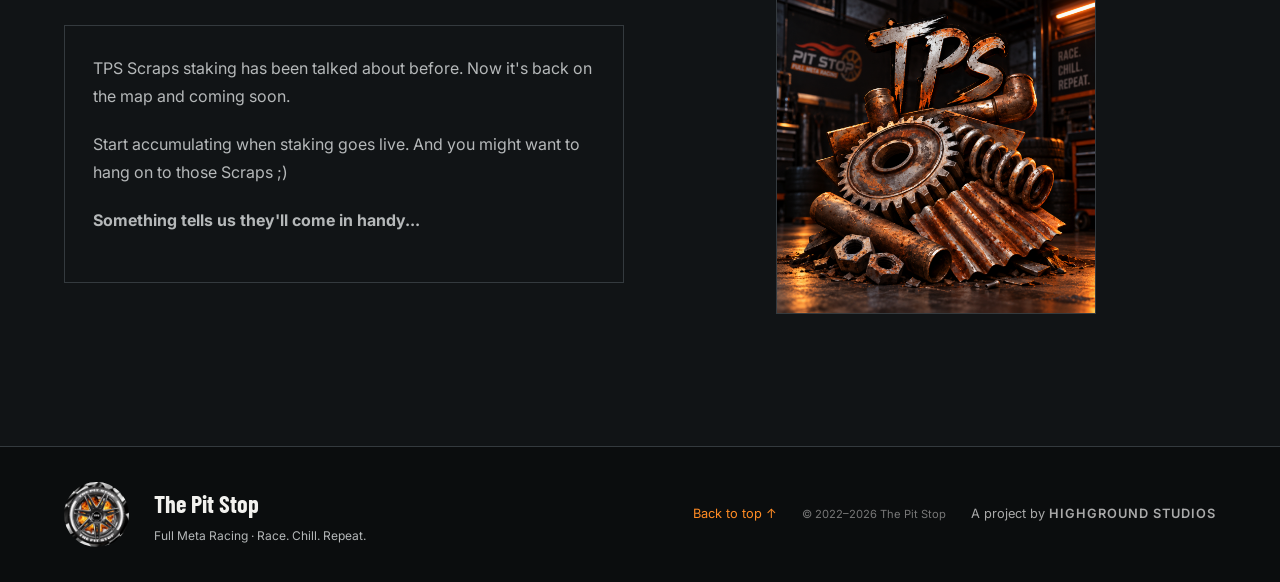
==== commit d1dbed87: "Wallet NFT Viewer Metadata Development" ====
--- a/collections.html
+++ b/collections.html
@@ -82,6 +82,13 @@
 
             <div class="carousel-buttons">
 
+                <button
+                    id="cards-refresh"
+                    type="button"
+                    disabled
+                >
+                    Refresh
+                </button>
                 <button aria-label="Previous vehicles"
                         id="cards-prev"
                         title="Click to move, hold to scroll"
@@ -125,7 +132,7 @@
                 spellcheck="false"
             />
         </div>
-
+        <p id="wallet-status" class="wallet-status"></p>
     </div>  
 
 
@@ -582,7 +589,6 @@
 
 </footer>
 
-
 <script defer src="collection.js"></script>
 <script defer src="site.js"></script>
 
--- a/styles.css
+++ b/styles.css
@@ -832,6 +832,7 @@
 
 
 .carousel-card {
+    position: relative;
     flex: 0 0 calc((100% - 54px) / 4);
     min-width: 0;
     padding: 0;
@@ -843,6 +844,21 @@
 }
 
 
+.carousel-card-number {
+    position: absolute;
+    top: 4px;
+    left: 4px;
+    z-index: 2;
+    padding: 0;
+    background: none;
+    color: #fff;
+    font-size: 1.05rem;
+    font-weight: 800;
+    line-height: 1;
+    text-shadow: 1px 1px 2px #000;
+    pointer-events: none;
+}
+
 
 .carousel-card:hover {
     transform: translateY(-4px);
@@ -856,7 +872,41 @@
     height: auto;
 }
 
-
+.carousel-card img.wallet-nft-image {
+    aspect-ratio: 3 / 2;
+    object-fit: contain;
+    background: var(--surface);
+}
+
+
+.carousel-card:has(.wallet-nft-image) {
+    border: 1px solid #c9a227;
+}
+
+
+.carousel-card-metadata {
+    padding: 6px;
+    background: #000;
+    color: #fff;
+    text-align: left;
+    font-weight: 800;
+}
+
+.carousel-card-type,
+.carousel-card-stat {
+    border: 1px solid #777;
+    padding: 5px 7px;
+    margin-top: 4px;
+    line-height: 1.1;
+}
+
+.carousel-card-type {
+    font-size: 1rem;
+}
+
+.carousel-card-stat {
+    font-size: 0.85rem;
+}
 
 .card-dialog {
     position: fixed;
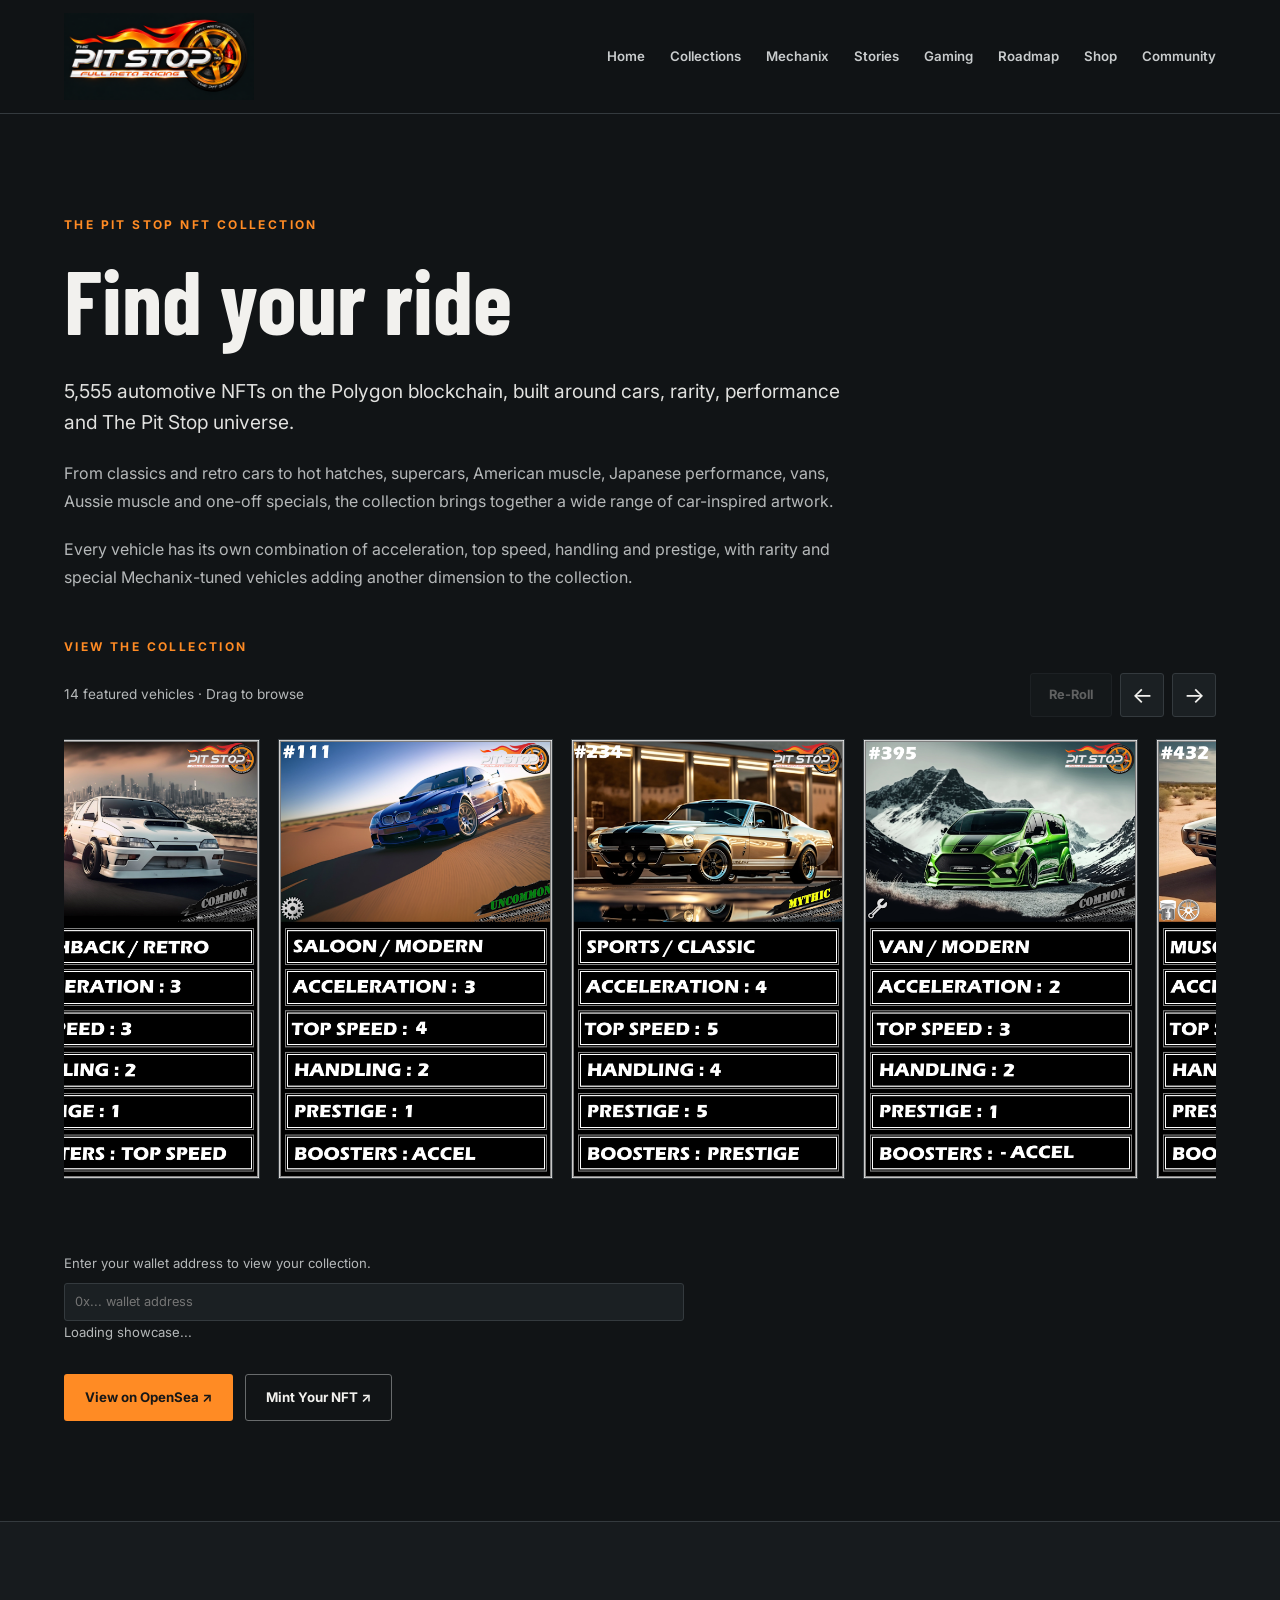
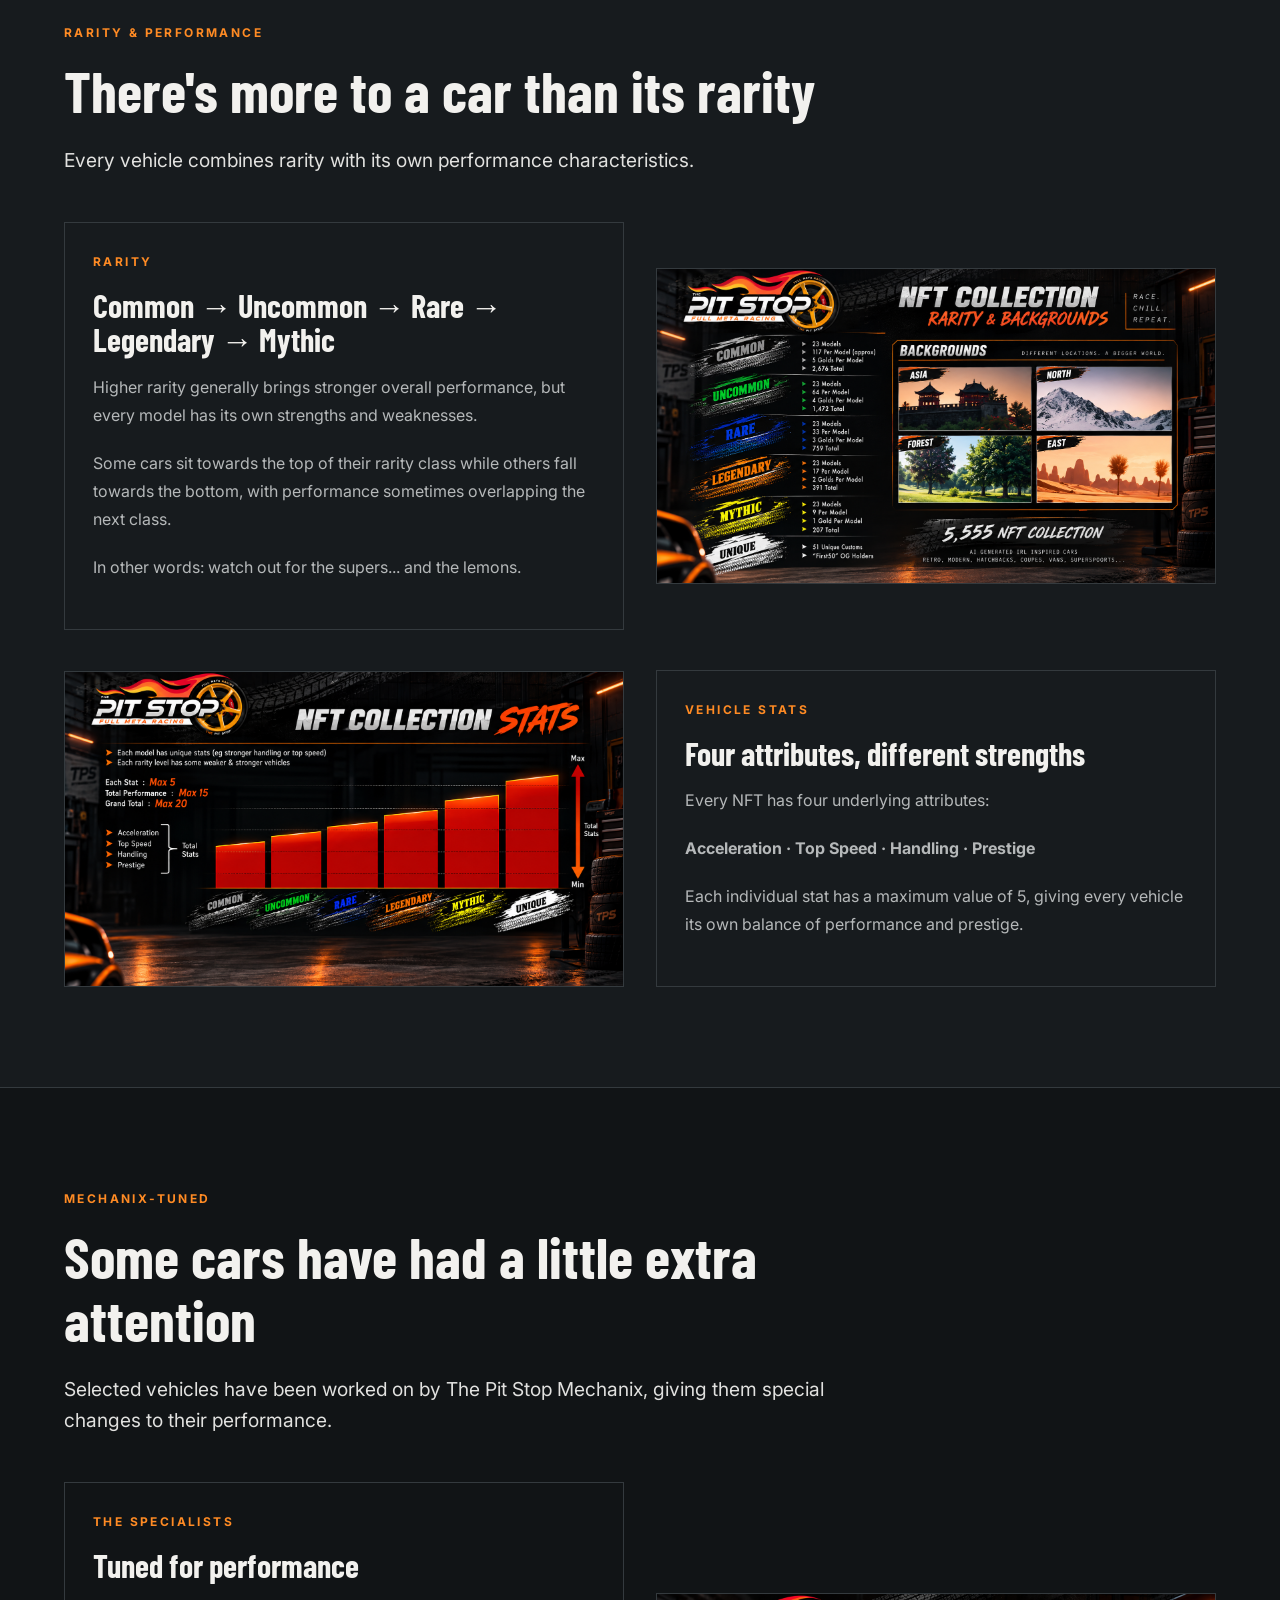
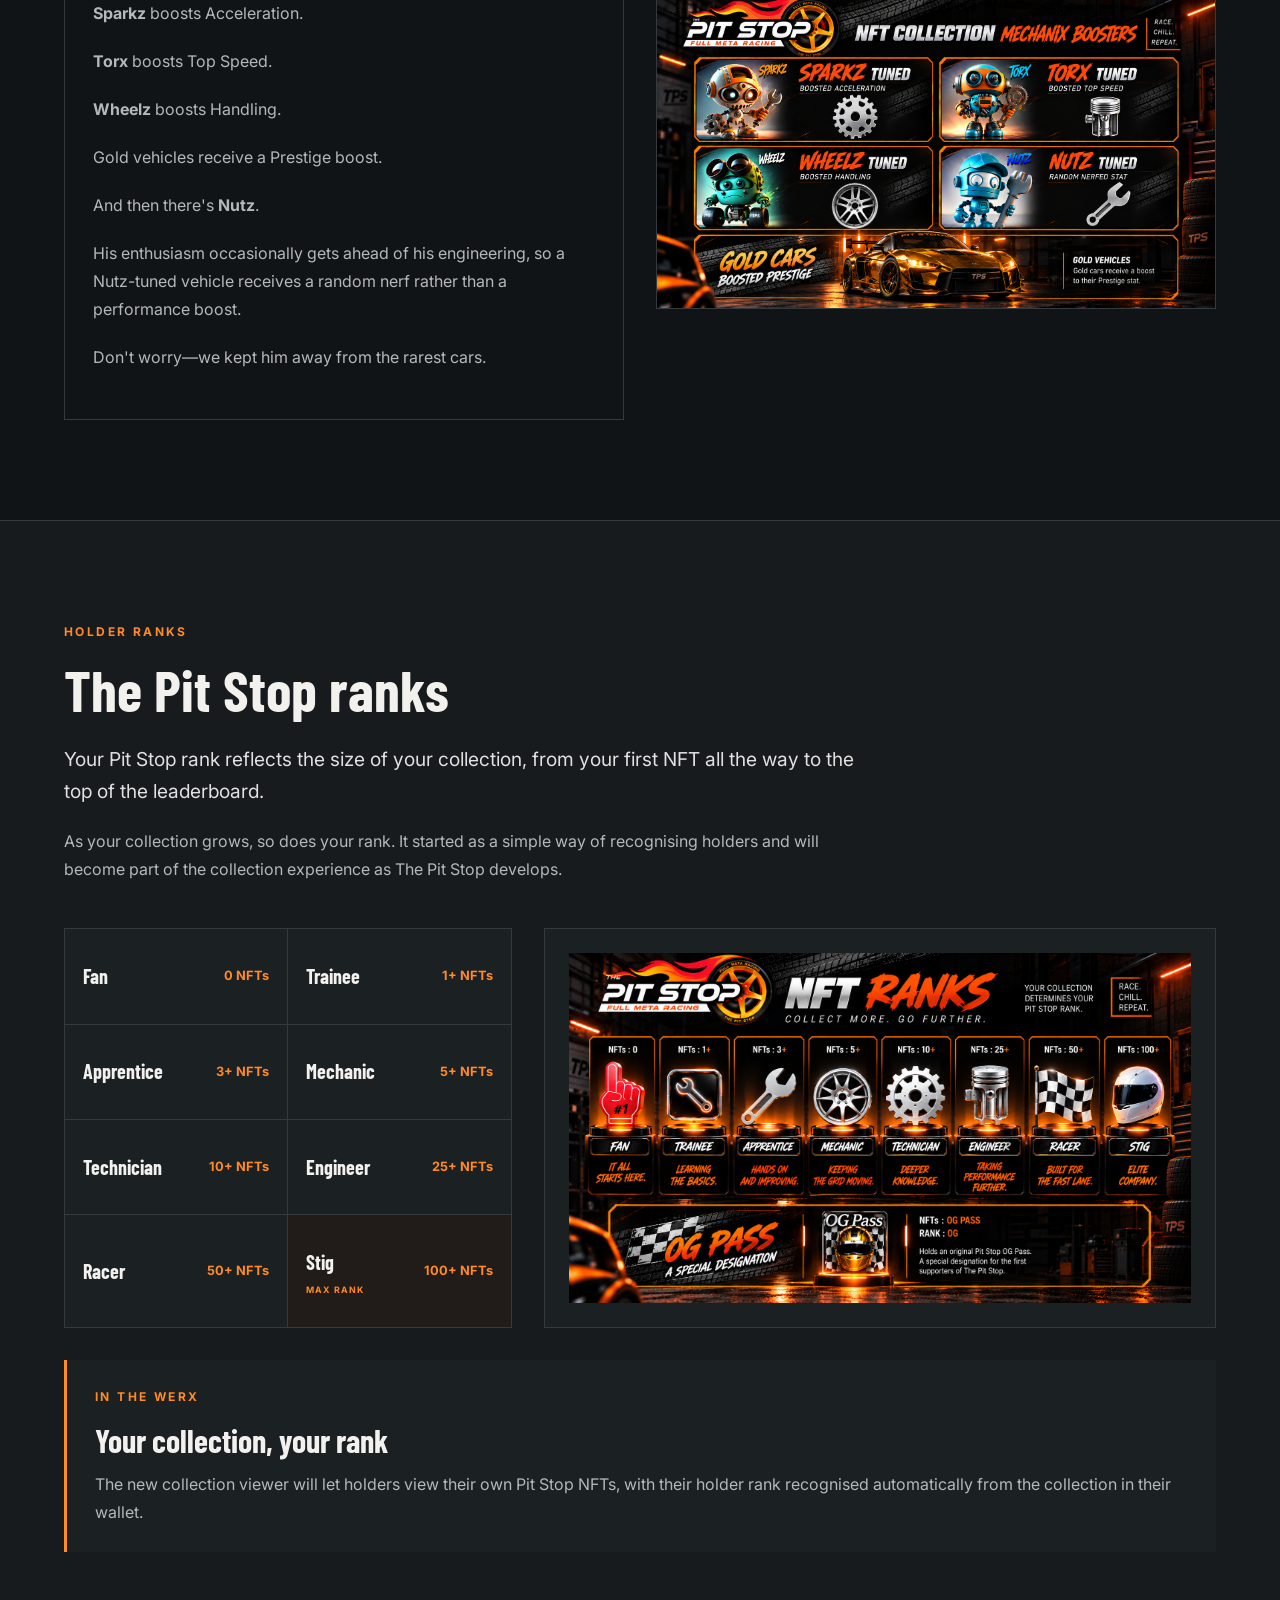
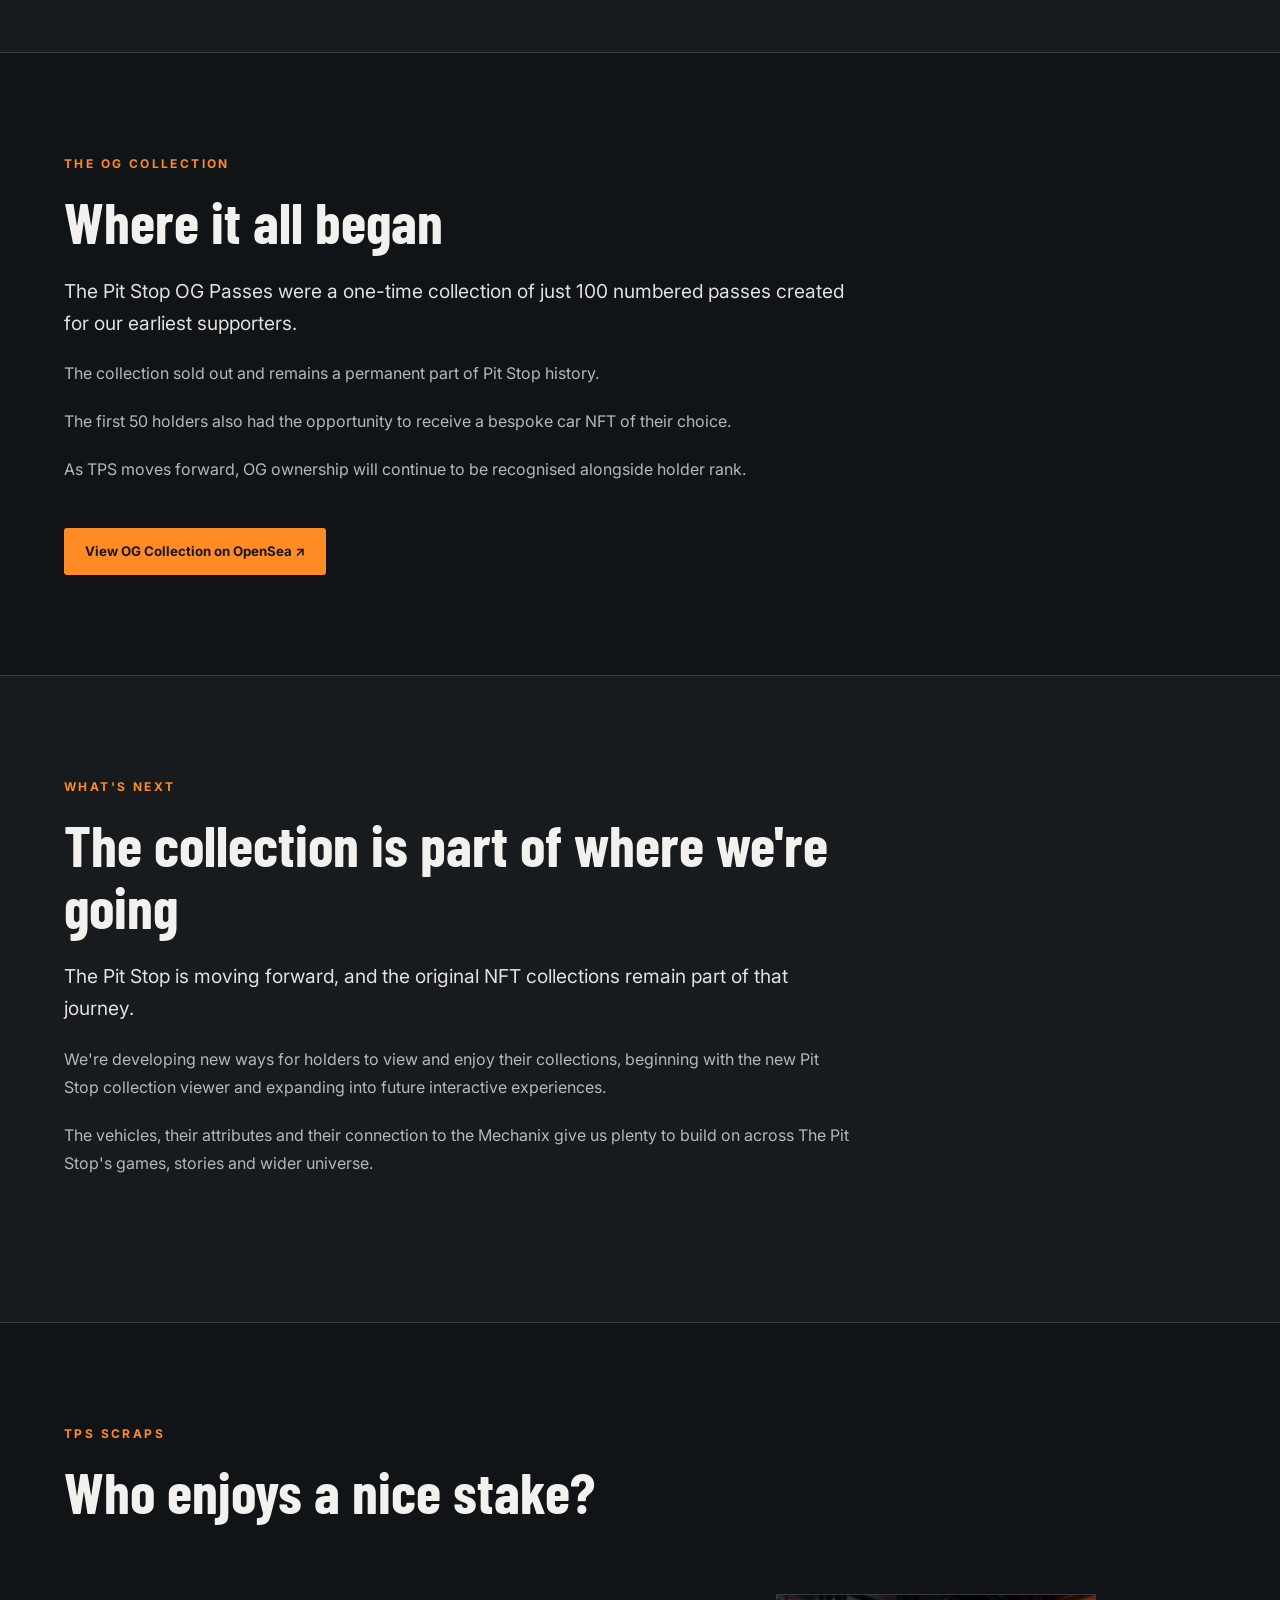
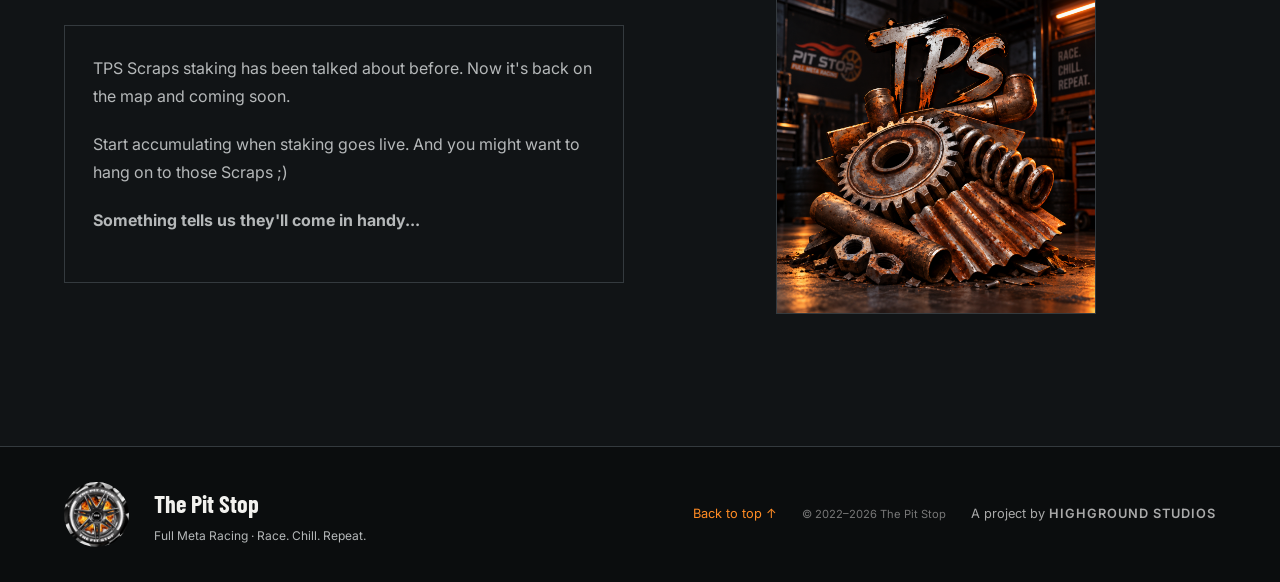
==== commit c5048cc4: "Wallet NFT Viewer Metadata Development" ====
--- a/collections.html
+++ b/collections.html
@@ -87,7 +87,7 @@
                     type="button"
                     disabled
                 >
-                    Refresh
+                    Re-Roll
                 </button>
                 <button aria-label="Previous vehicles"
                         id="cards-prev"
--- a/styles.css
+++ b/styles.css
@@ -809,9 +809,15 @@
     font-size: 1.4rem;
 }
 
-
-
-.carousel-buttons button:hover,
+#cards-refresh {
+    width: auto;
+    min-width: 82px;
+    padding: 0 14px;
+    font-size: .8rem;
+    font-weight: 700;
+}
+
+.carousel-buttons button:not(:disabled):hover,
 .dialog-close:hover {
     border-color: var(--orange);
     color: var(--orange);
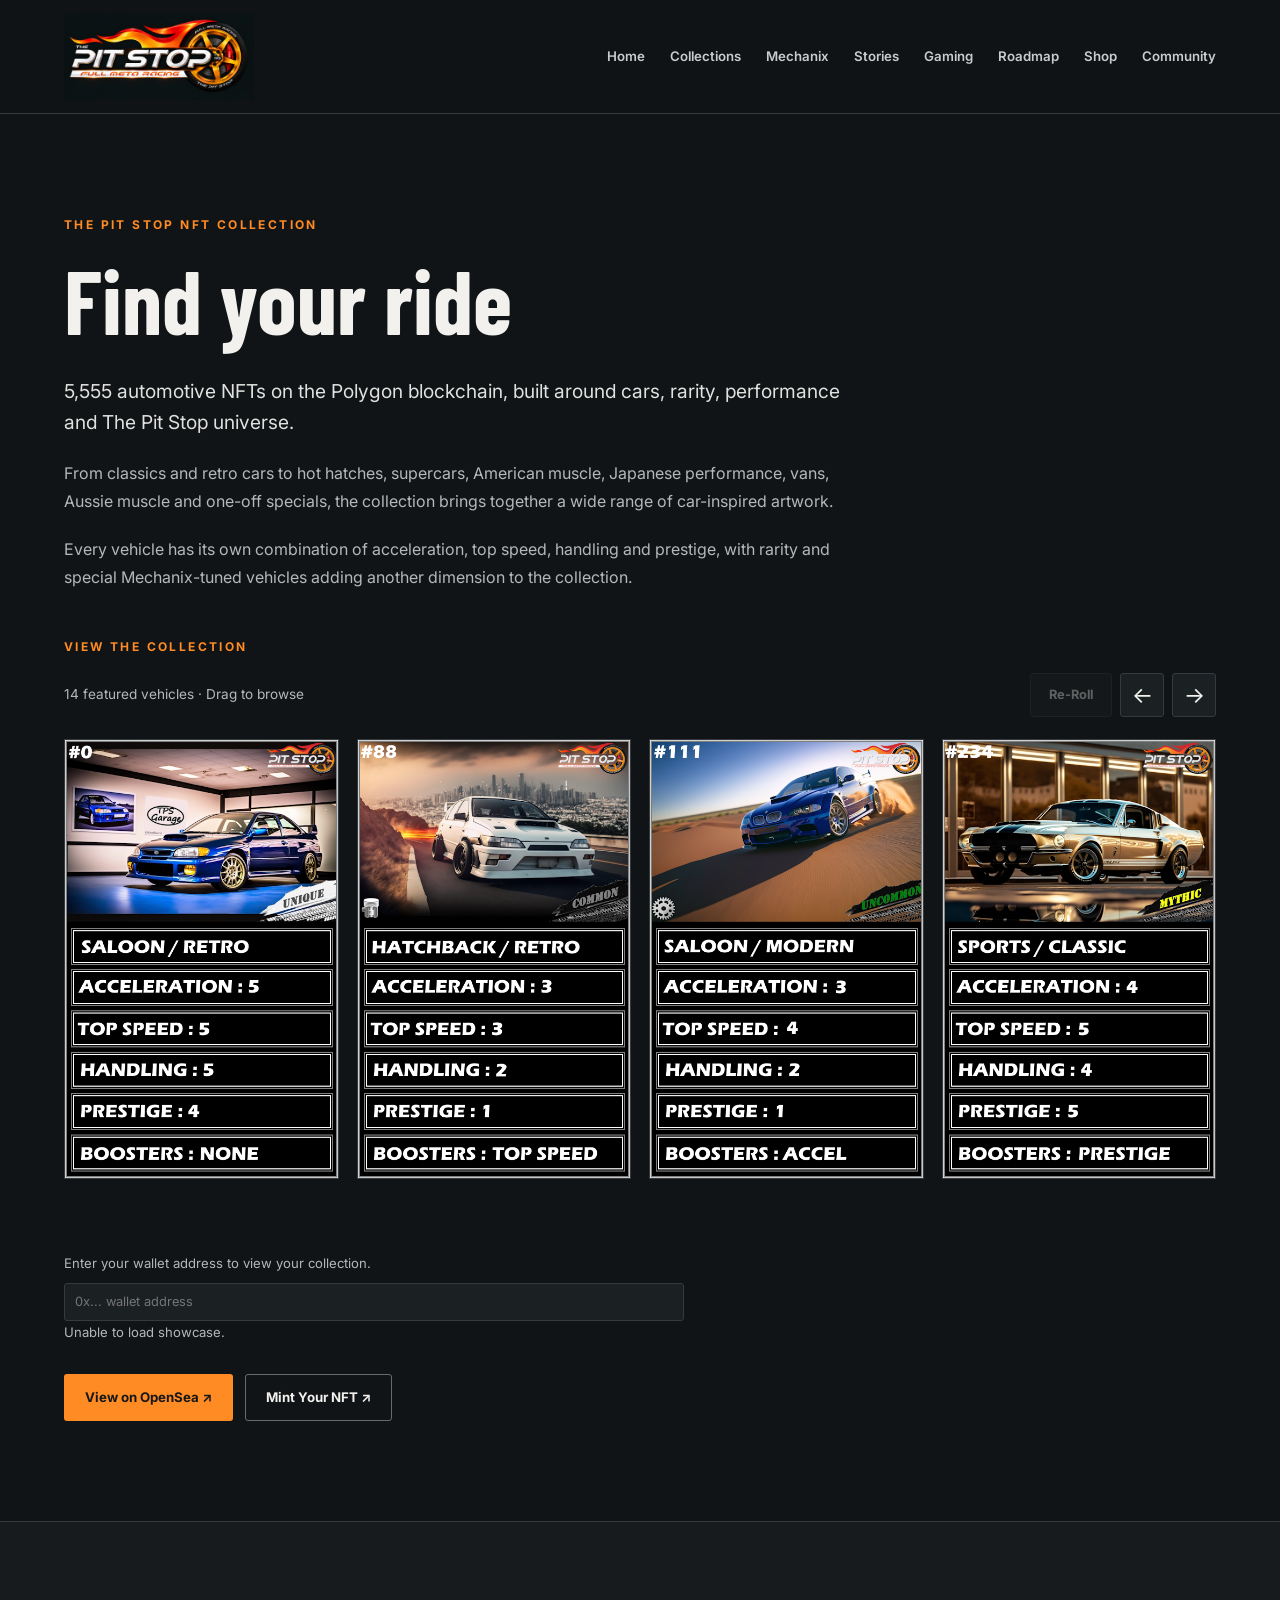
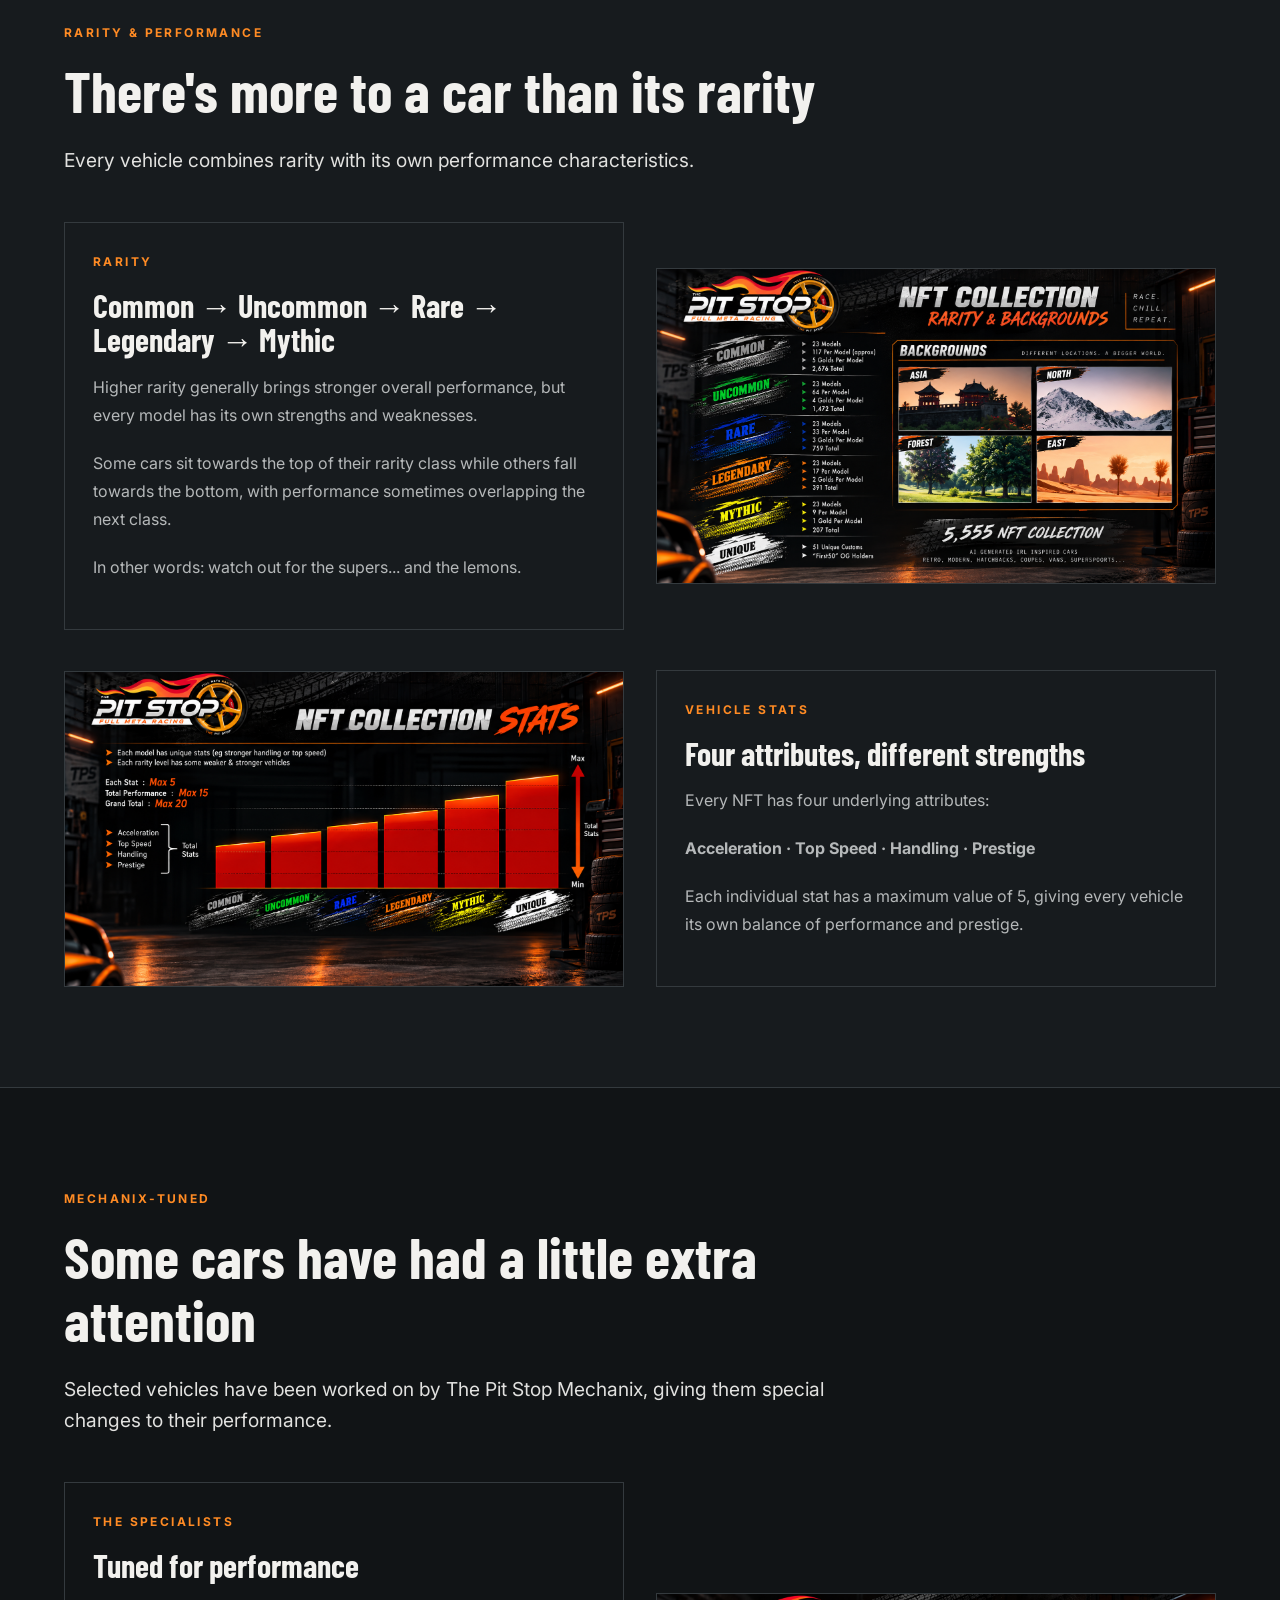
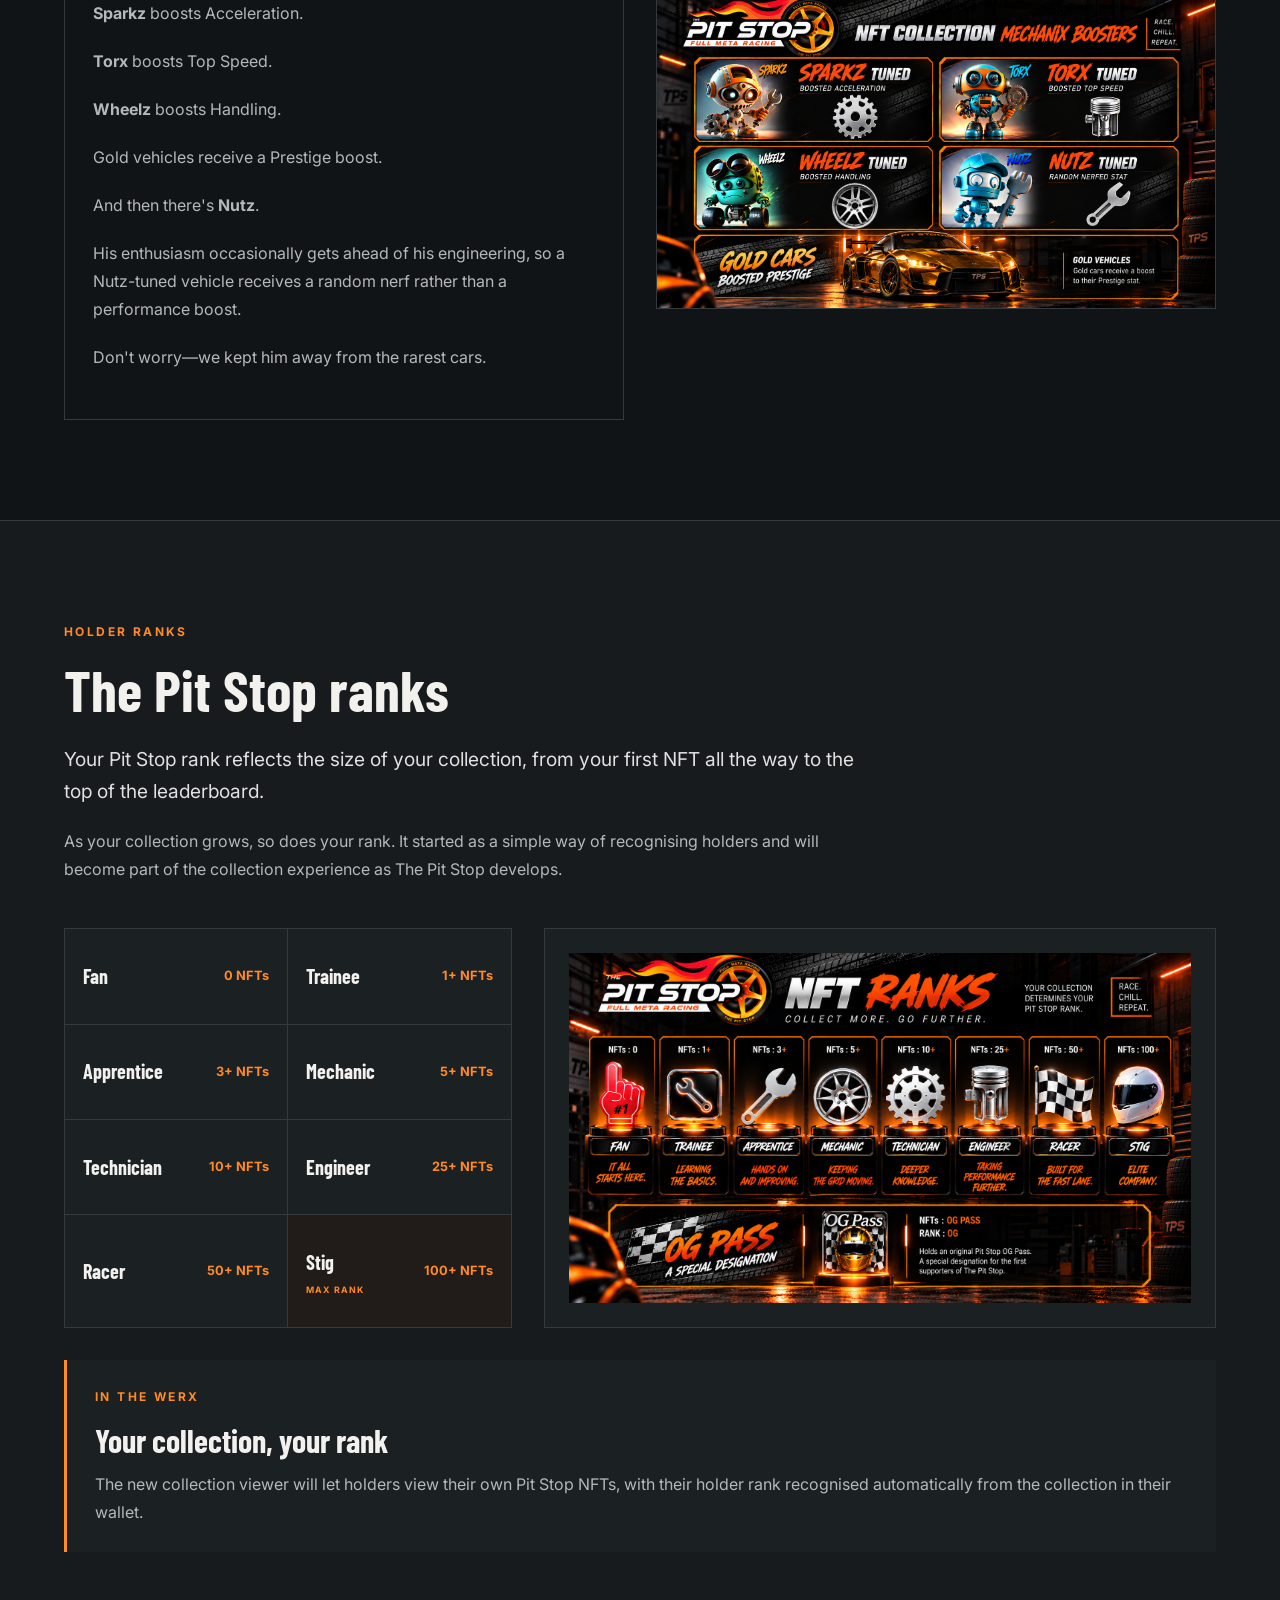
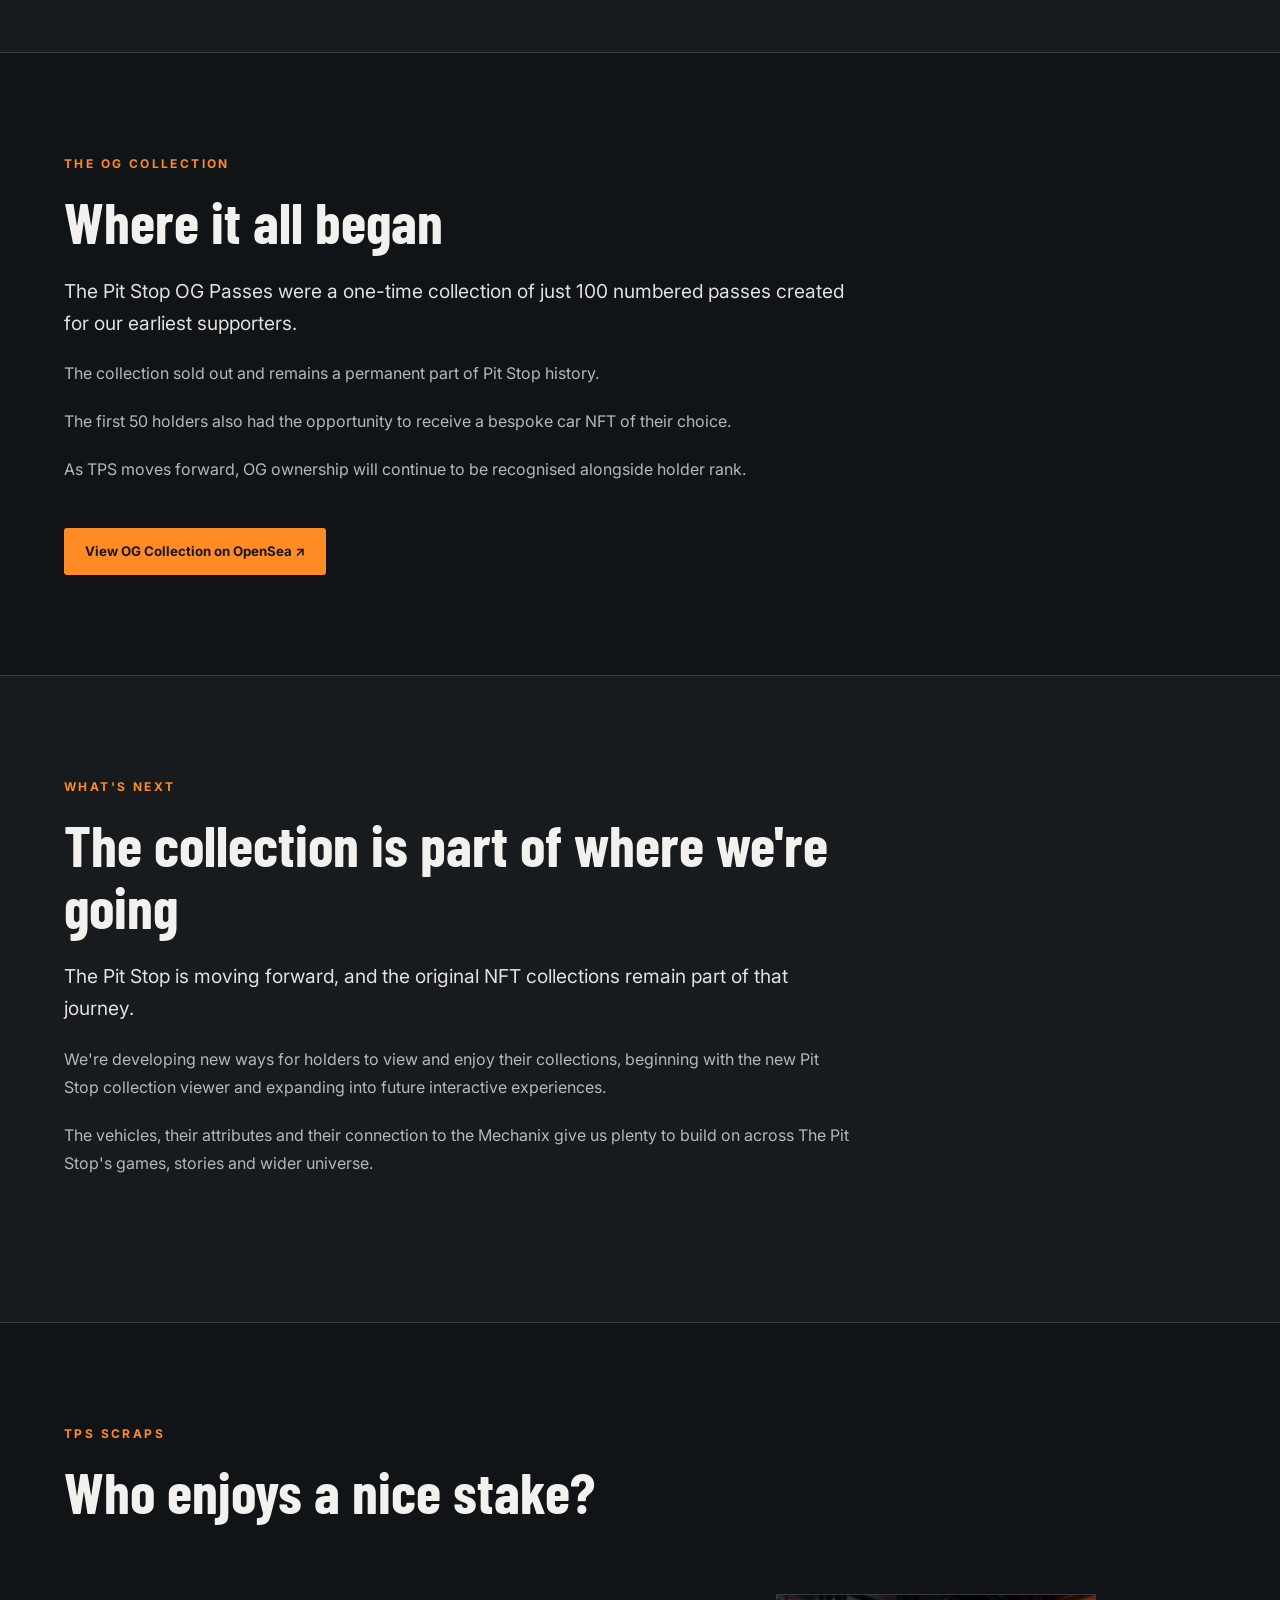
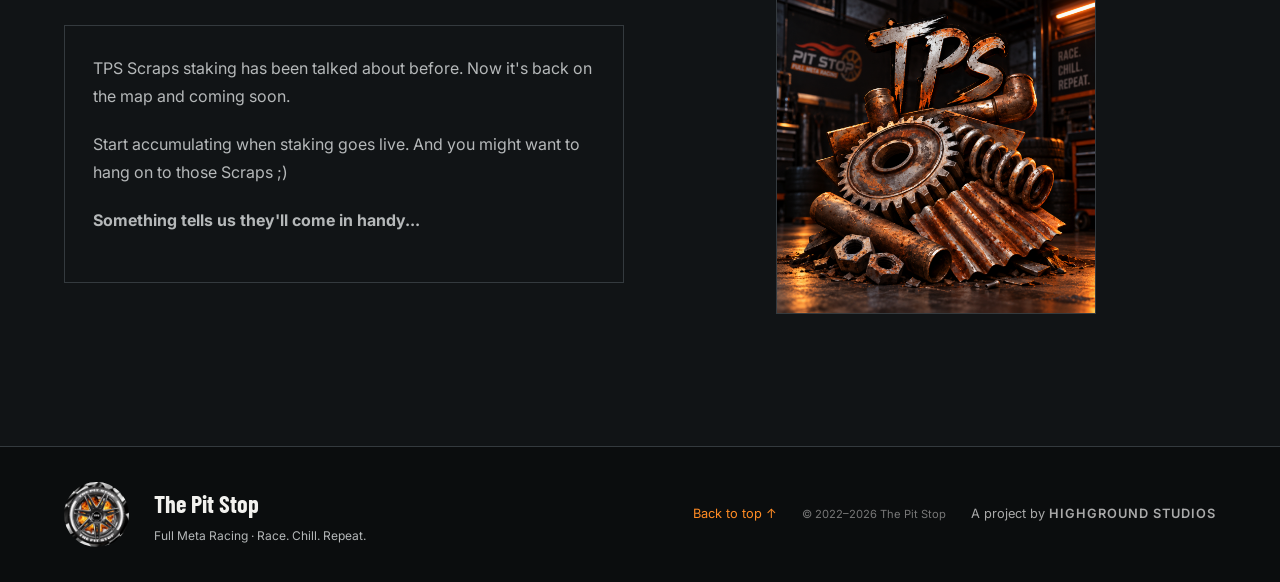
==== commit 013e838e: "Updated Wallet Viewer Design" ====
--- a/collections.html
+++ b/collections.html
@@ -589,6 +589,7 @@
 
 </footer>
 
+<script defer src="data/test-nfts.js"></script>
 <script defer src="collection.js"></script>
 <script defer src="site.js"></script>
 
--- a/styles.css
+++ b/styles.css
@@ -891,27 +891,171 @@
 
 
 .carousel-card-metadata {
-    padding: 6px;
-    background: #000;
+    padding: 12px;
+    background: #121517;
+    color: var(--text);
+    text-align: left;
+}
+
+
+/* Vehicle identity */
+
+.carousel-card-identity {
+    display: flex;
+    align-items: flex-start;
+    gap: 6px;
+    margin-bottom: 14px;
+}
+
+.vehicle-tag-group {
+    display: flex;
+    flex-direction: row;
+    align-items: center;
+    gap: 2px;
+    min-width: 0;
+}
+
+.vehicle-tag-label {
+    display: block;
+    color: #c8cbcc;
+    font-size: .48rem;
+    font-weight: 700;
+    letter-spacing: .06em;
+    line-height: 1;
+    writing-mode: vertical-rl;
+    transform: rotate(180deg);
+    text-align: center;
+}
+
+.vehicle-tag {
+    display: inline-flex;
+    align-items: center;
+    min-height: 22px;
+    padding: 3px 7px;
+    border-radius: 2px;
+    font-family: 'Barlow Condensed', sans-serif;
+    font-size: .68rem;
+    font-weight: 800;
+    letter-spacing: .05em;
+    line-height: 1;
+}
+
+.vehicle-tag-type {
+    background: #343a3e;
+    color: #f2f1ee;
+}
+
+.vehicle-tag-era {
+    background: #5b4937;
     color: #fff;
-    text-align: left;
+}
+
+.vehicle-tag-rarity {
+    color: #111;
+}
+
+.vehicle-tag-rarity.rarity-common {
+    background: #686d70;
+    color: #111;
+}
+
+.vehicle-tag-rarity.rarity-uncommon {
+    background: #087d35;
+    color: #111;
+}
+
+.vehicle-tag-rarity.rarity-rare {
+    background: #003b9e;
+    color: #111;
+}
+
+.vehicle-tag-rarity.rarity-legendary {
+    background: #ff8b24;
+    color: #111;
+}
+
+.vehicle-tag-rarity.rarity-mythic {
+    background: #e8dc00;
+    color: #111;
+}
+
+.vehicle-tag-rarity.rarity-unique {
+    background: #eeeeea;
+    color: #111;
+}
+
+
+/* Performance */
+
+.carousel-card-performance {
+    display: grid;
+    grid-template-columns: repeat(2, minmax(0, 1fr));
+    gap: 12px 14px;
+    padding: 13px 0;
+    border-top: 1px solid var(--line);
+    border-bottom: 1px solid var(--line);
+}
+
+.vehicle-stat {
+    min-width: 0;
+}
+
+.vehicle-stat-label {
+    display: block;
+    margin-bottom: 6px;
+    color: #c8cbcc;
+    font-size: .61rem;
+    font-weight: 700;
+    letter-spacing: .06em;
+    line-height: 1;
+}
+
+.vehicle-stat-gauge {
+    display: grid;
+    grid-template-columns: repeat(5, 1fr);
+    gap: 3px;
+}
+
+.gauge-segment {
+    display: block;
+    height: 7px;
+    border-radius: 1px;
+    background: #303538;
+}
+
+.gauge-segment.active {
+    background: var(--orange);
+}
+
+
+/* Mechanix tuning */
+
+.carousel-card-tuning {
+    display: flex;
+    align-items: center;
+    justify-content: space-between;
+    gap: 10px;
+    min-height: 34px;
+    padding-top: 11px;
+}
+
+.tuning-value.not-applicable {
+    color: #777;
+}
+
+.tuning-label {
+    color: #c8cbcc;
+    font-size: .58rem;
+    font-weight: 700;
+    letter-spacing: .08em;
+}
+
+.tuning-value {
+    color: #c9a227;
+    font-family: 'Barlow Condensed', sans-serif;
+    font-size: .75rem;
     font-weight: 800;
-}
-
-.carousel-card-type,
-.carousel-card-stat {
-    border: 1px solid #777;
-    padding: 5px 7px;
-    margin-top: 4px;
-    line-height: 1.1;
-}
-
-.carousel-card-type {
-    font-size: 1rem;
-}
-
-.carousel-card-stat {
-    font-size: 0.85rem;
+    letter-spacing: .04em;
 }
 
 .card-dialog {
